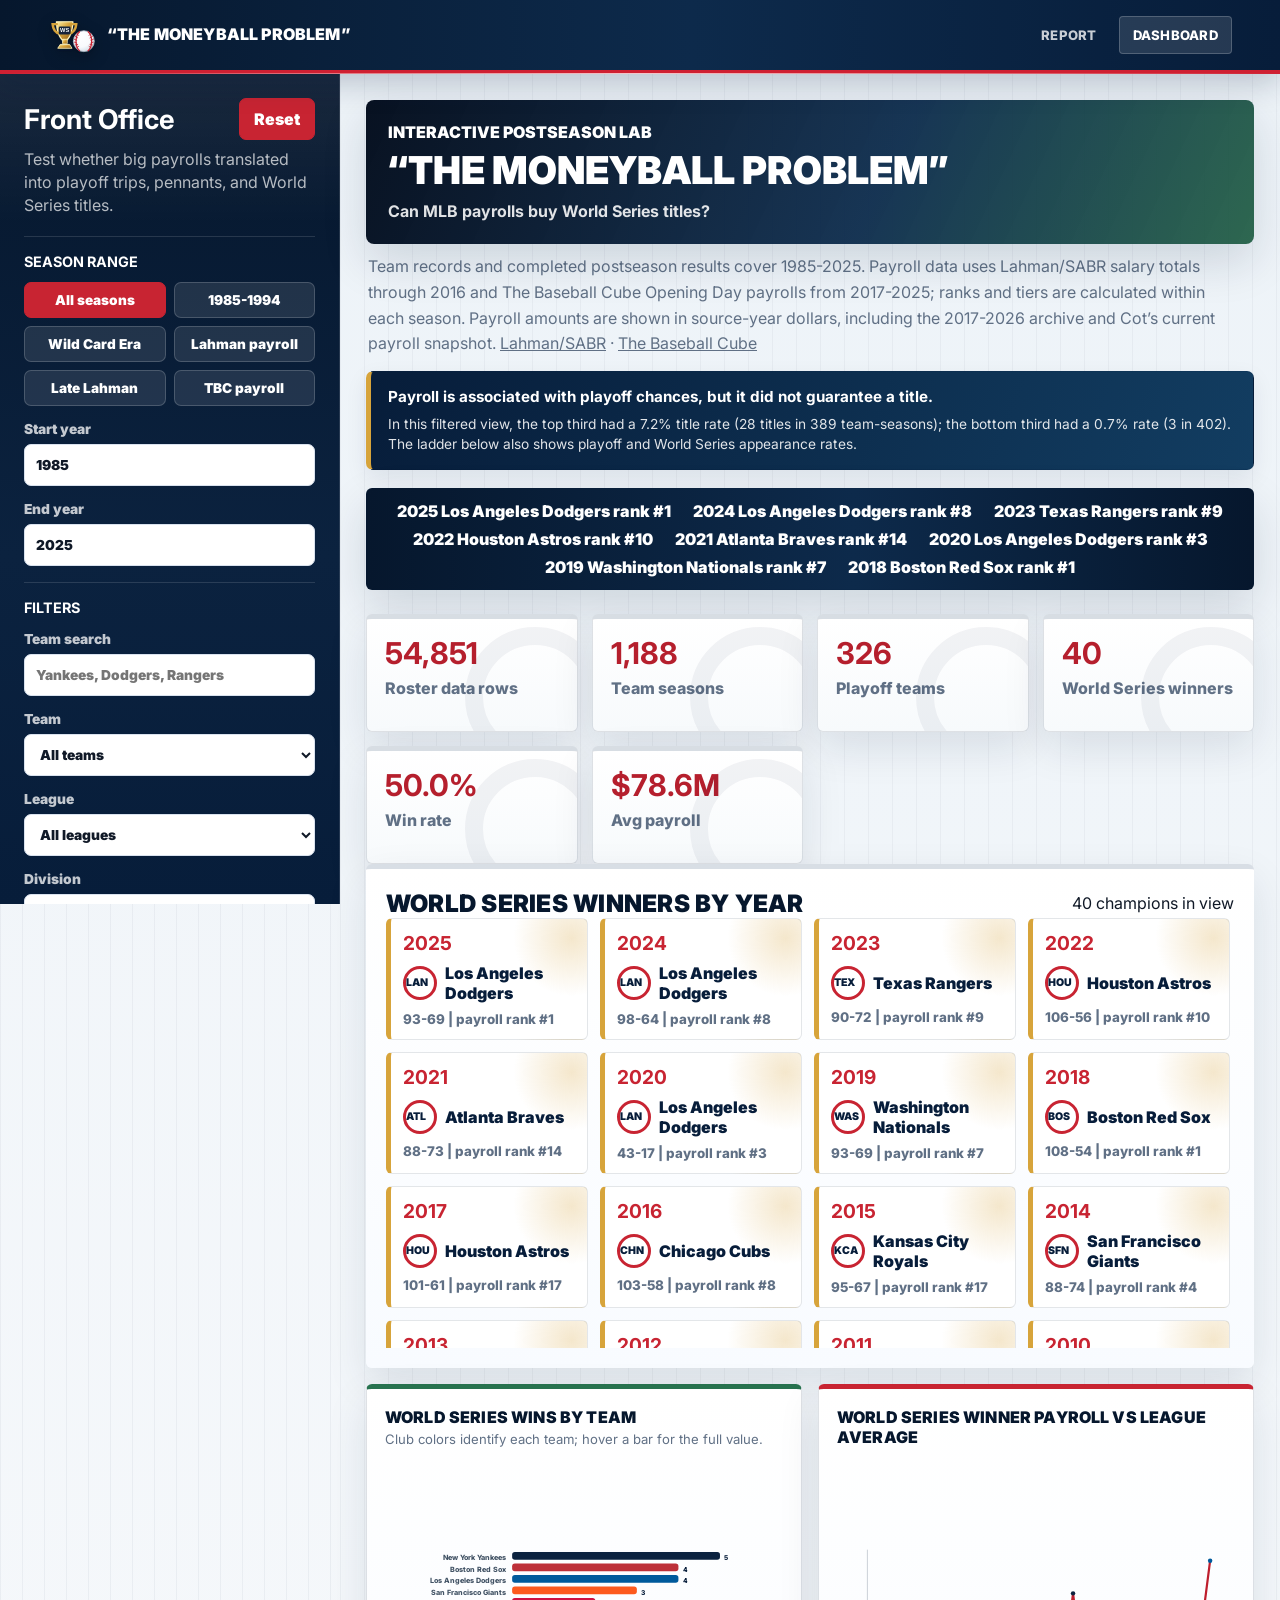
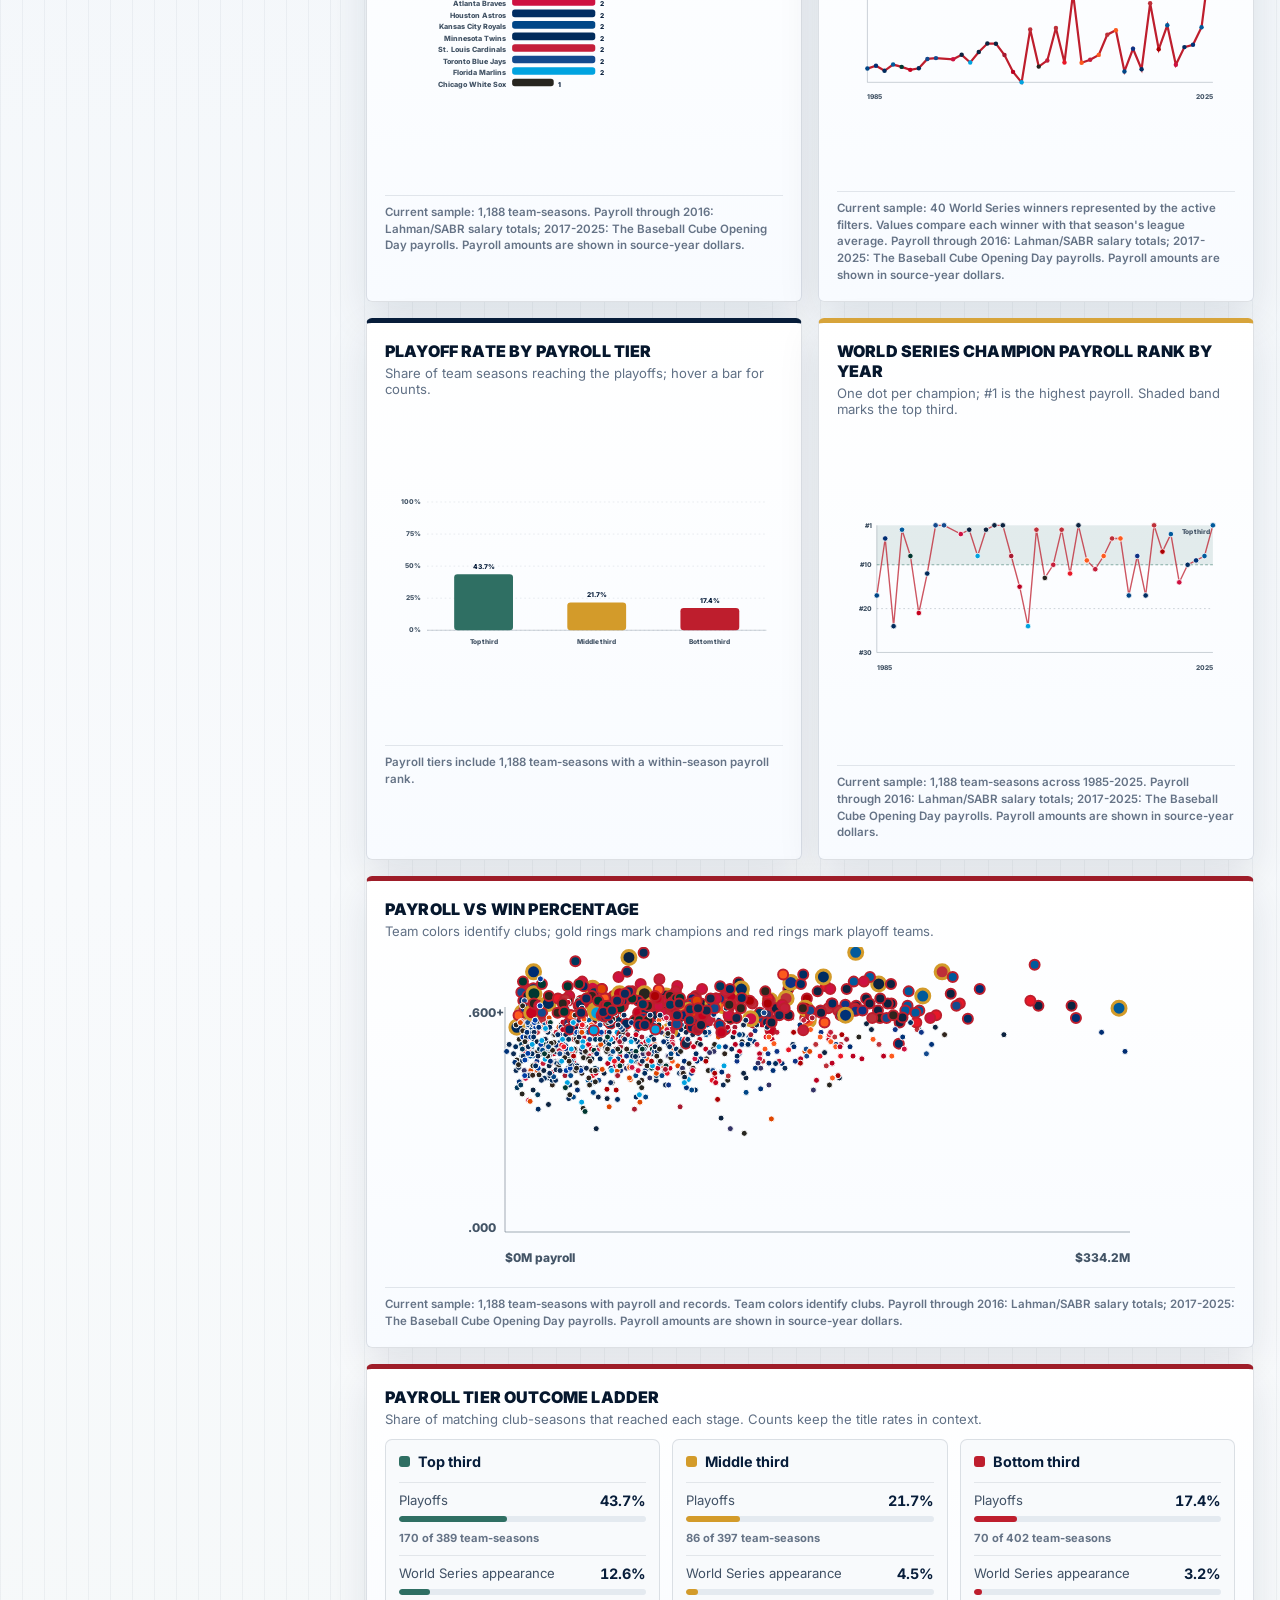
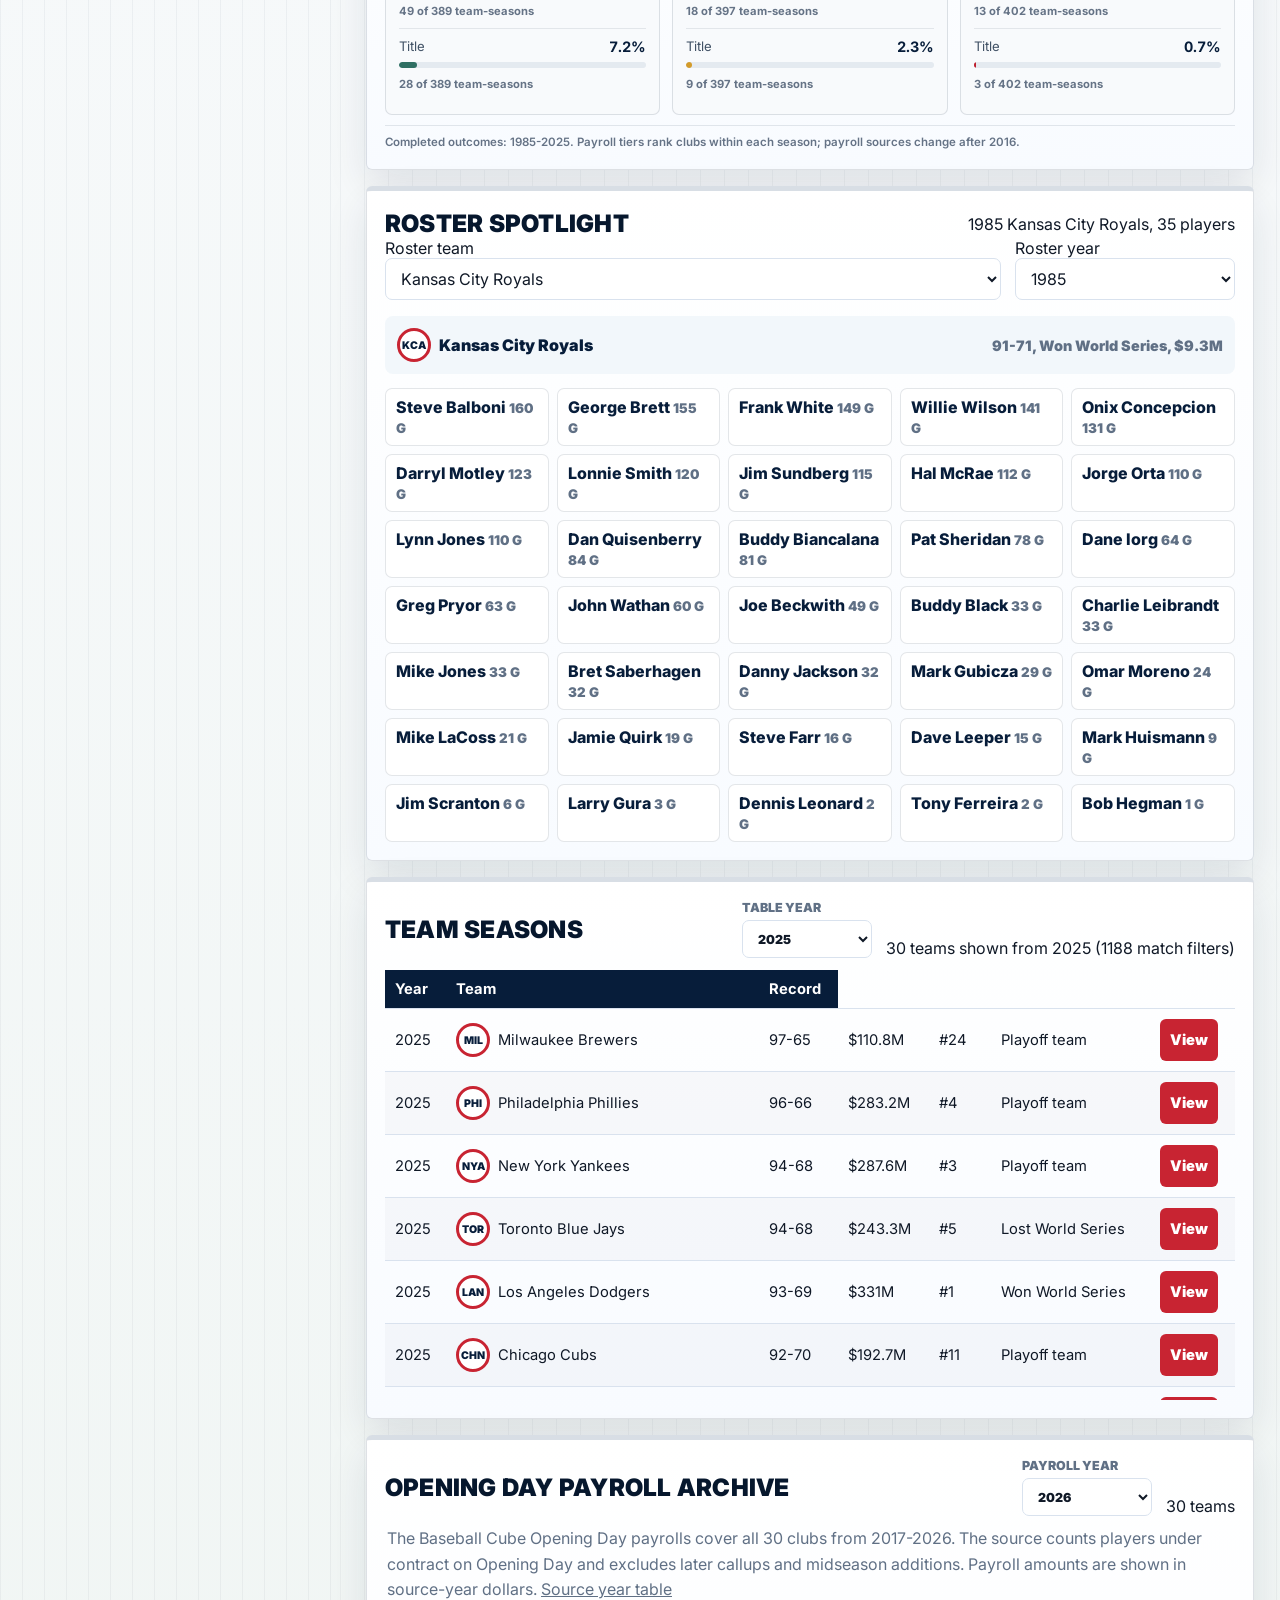
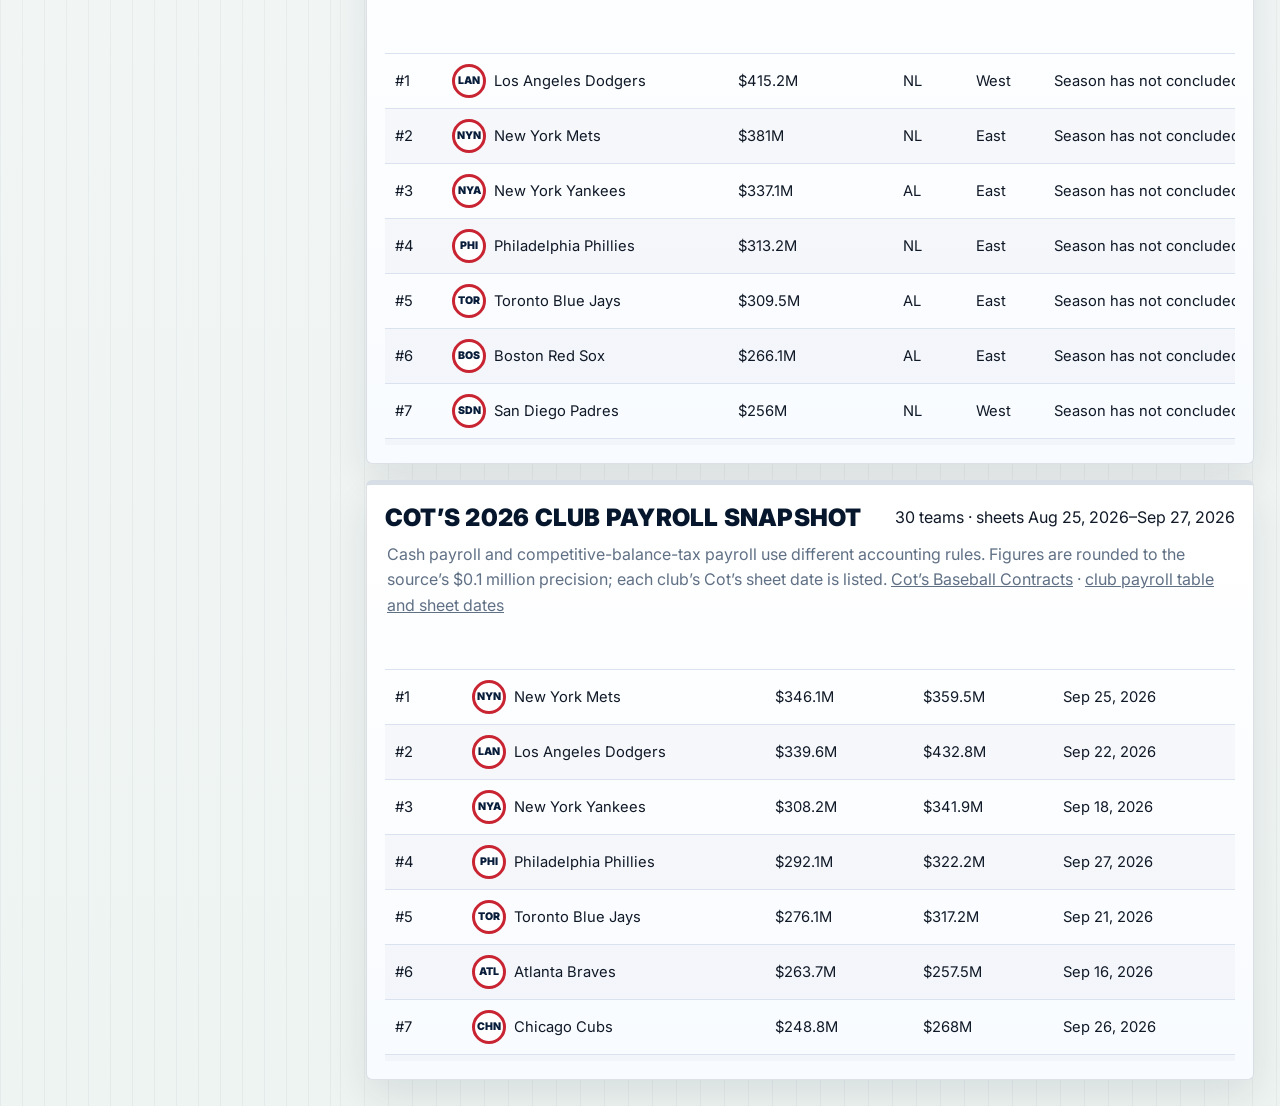
==== dashboard.html @ d43fac66 "Polish champion explorer and dashboard visuals" ====
<!doctype html>
<html lang="en">
  <head>
    <meta charset="utf-8">
    <meta name="viewport" content="width=device-width, initial-scale=1">
    <title>“The Moneyball Problem”</title>
    <link rel="preconnect" href="https://fonts.googleapis.com">
    <link rel="preconnect" href="https://fonts.gstatic.com" crossorigin>
    <link href="https://fonts.googleapis.com/css2?family=Inter:wght@400;600;700;800&family=Libre+Baskerville:wght@700&display=swap" rel="stylesheet">
    <link rel="stylesheet" href="assets/styles.css?v=20261001-25">
  </head>
  <body>
    <nav class="site-nav">
      <a class="brand" href="index.html">“The Moneyball Problem”</a>
      <div class="nav-links">
        <a href="index.html">Report</a>
        <a aria-current="page" href="dashboard.html">Dashboard</a>
      </div>
    </nav>

    <main class="dashboard-shell">
      <aside class="filters-panel" aria-label="Dashboard filters">
        <div class="panel-heading">
          <h1>Front Office</h1>
          <button id="resetFilters" class="secondary-button" type="button">Reset</button>
        </div>
        <p class="filter-subtitle">Test whether big payrolls translated into playoff trips, pennants, and World Series titles.</p>

        <div class="control-group">
          <h2>Season Range</h2>
          <div class="quick-years" aria-label="Quick year ranges">
            <button class="chip-button" type="button" data-start="1985" data-end="2025">All seasons</button>
            <button class="chip-button" type="button" data-start="1985" data-end="1994">1985-1994</button>
            <button class="chip-button" type="button" data-start="1995" data-end="2006">Wild Card Era</button>
            <button class="chip-button" type="button" data-start="1985" data-end="2016">Lahman payroll</button>
            <button class="chip-button" type="button" data-start="2007" data-end="2016">Late Lahman</button>
            <button class="chip-button" type="button" data-start="2017" data-end="2025">TBC payroll</button>
          </div>
          <label>
            Start year
            <input id="startYear" type="number" min="1985" max="2025" value="1985">
          </label>
          <label>
            End year
            <input id="endYear" type="number" min="1985" max="2025" value="2025">
          </label>
        </div>

        <div class="control-group">
          <h2>Filters</h2>
          <label>
            Team search
            <input id="teamSearch" type="search" placeholder="Yankees, Dodgers, Rangers">
          </label>
          <label>
            Team
            <select id="teamFilter"></select>
          </label>
          <label>
            League
            <select id="leagueFilter"></select>
          </label>
          <label>
            Division
            <select id="divisionFilter"></select>
          </label>
          <label>
            Postseason
            <select id="postseasonFilter">
              <option value="">All teams</option>
              <option value="playoffs">Playoff teams only</option>
              <option value="missed">Missed playoffs only</option>
              <option value="world_series">World Series teams</option>
              <option value="champions">World Series winners</option>
            </select>
          </label>
          <label>
            Payroll tier
            <select id="payrollTierFilter">
              <option value="">All payroll tiers</option>
              <option value="Top third">Top third</option>
              <option value="Middle third">Middle third</option>
              <option value="Bottom third">Bottom third</option>
              <option value="Payroll unavailable">Payroll unavailable</option>
            </select>
          </label>
          <label>
            Minimum payroll
            <input id="minPayroll" type="range" min="0" max="350" step="5" value="0">
            <span class="range-readout"><span>$0M</span><strong id="minPayrollValue">$0M</strong><span id="minPayrollMax">$350M</span></span>
          </label>
        </div>

        <div class="control-group">
          <h2>View Controls</h2>
          <label>
            Main measure
            <select id="measureSelect">
              <option value="world_series_wins">World Series wins</option>
              <option value="playoff_rate">Playoff rate</option>
              <option value="win_pct">Win percentage</option>
              <option value="wins">Wins</option>
              <option value="payroll_millions">Payroll</option>
              <option value="payroll_rank">Payroll rank</option>
              <option value="roster_count">Roster size</option>
            </select>
          </label>
          <label>
            Break down by
            <select id="breakdownSelect">
              <option value="team_name">Team</option>
              <option value="year">Year</option>
              <option value="league">League</option>
              <option value="division">Division</option>
              <option value="payroll_tier">Payroll tier</option>
              <option value="postseason_result">Postseason result</option>
            </select>
          </label>
          <label>
            Top groups shown
            <input id="topN" type="range" min="5" max="30" step="1" value="12">
            <span class="range-readout"><span>5</span><strong id="topNValue">Top 12</strong><span>30</span></span>
          </label>
          <button id="playSeasons" class="secondary-button full-button" type="button">Animate seasons</button>
        </div>
      </aside>

      <section class="dashboard-main">
        <div class="dashboard-title-row">
          <div>
            <p class="dashboard-kicker">Interactive postseason lab</p>
            <h1>“The Moneyball Problem”</h1>
            <p class="page-subtitle">Can MLB payrolls buy World Series titles?</p>
          </div>
        </div>
        <p class="dashboard-context">
          Team records and completed postseason results cover 1985-2025. Payroll data uses Lahman/SABR salary totals through 2016 and The Baseball Cube Opening Day payrolls from 2017-2025; ranks and tiers are calculated within each season. Payroll amounts are shown in source-year dollars, including the 2017-2026 archive and Cot’s current payroll snapshot.
          <a href="https://github.com/cbwinslow/lahman-database-csv" target="_blank" rel="noreferrer">Lahman/SABR</a> ·
          <a href="https://www.thebaseballcube.com/content/payroll/" target="_blank" rel="noreferrer">The Baseball Cube</a>
        </p>
        <aside id="executiveFinding" class="executive-finding" aria-live="polite"></aside>
        <div class="payroll-ticker" aria-label="Recent World Series champions">
          <div id="payrollTicker" class="payroll-ticker-track"></div>
        </div>
        <div id="loadingState" class="loading-state">Loading MLB seasons, rosters, payroll, and postseason results...</div>
        <div class="metric-grid" id="dashboardMetrics" aria-live="polite"></div>

        <section class="world-series-panel">
          <div class="table-heading">
            <h2>World Series Winners by Year</h2>
            <span id="wsCaption"></span>
          </div>
          <div id="worldSeriesTimeline" class="ws-timeline"></div>
        </section>

        <div class="dashboard-grid">
          <div class="chart-panel"><div id="breakdownChart" class="svg-chart"></div></div>
          <div class="chart-panel"><div id="wsPayrollChart" class="svg-chart"></div></div>
          <div class="chart-panel"><div id="tierChart" class="svg-chart"></div></div>
          <div class="chart-panel"><div id="trendChart" class="svg-chart"></div></div>
          <div class="chart-panel wide"><div id="scatterChart" class="svg-chart"></div></div>
          <div class="chart-panel wide"><div id="outcomeLadder" class="svg-chart outcome-ladder"></div></div>
        </div>

        <div class="leaderboard-panel">
          <div class="table-heading">
            <h2>Roster Spotlight</h2>
            <span id="rosterCaption"></span>
          </div>
          <div class="roster-controls">
            <label>
              Roster team
              <select id="rosterTeamSelect"></select>
            </label>
            <label>
              Roster year
              <select id="rosterYearSelect"></select>
            </label>
          </div>
          <div id="rosterSpotlight" class="roster-spotlight"></div>
        </div>

        <div class="table-panel">
          <div class="table-heading">
            <h2>Team Seasons</h2>
            <div class="table-tools">
              <label>
                Table year
                <select id="tableYearSelect"></select>
              </label>
              <span id="rowCount"></span>
            </div>
          </div>
          <div class="table-scroll">
            <table>
              <thead>
                <tr>
                  <th>Year</th>
                  <th>Team</th>
                  <th>Record</th>
                  <th id="seasonPayrollHeading">Payroll</th>
                  <th>Rank</th>
                  <th>Postseason</th>
                  <th>Roster</th>
                </tr>
              </thead>
              <tbody id="dataTable"></tbody>
            </table>
          </div>
        </div>

        <section class="table-panel opening-payroll-panel">
          <div class="table-heading">
            <h2>Opening Day Payroll Archive</h2>
            <div class="table-tools">
              <label>
                Payroll year
                <select id="openingPayrollYearSelect"></select>
              </label>
              <span id="openingPayrollCount"></span>
            </div>
          </div>
          <p class="dashboard-context">
            The Baseball Cube Opening Day payrolls cover all 30 clubs from 2017-2026. The source counts players under contract on Opening Day and excludes later callups and midseason additions. Payroll amounts are shown in source-year dollars.
            <a id="openingPayrollSource" href="https://www.thebaseballcube.com/content/payroll/" target="_blank" rel="noreferrer">Source year table</a>
          </p>
          <div class="table-scroll">
            <table>
              <thead>
                <tr>
                  <th>Rank</th>
                  <th>Team</th>
                  <th>Opening Day payroll</th>
                  <th>League</th>
                  <th>Division</th>
                  <th>Completed-season record</th>
                </tr>
              </thead>
              <tbody id="openingPayrollTable"></tbody>
            </table>
          </div>
        </section>

        <section class="table-panel current-payroll-panel">
          <div class="table-heading">
            <h2>Cot’s 2026 Club Payroll Snapshot</h2>
            <span id="cotsPayrollCaption"></span>
          </div>
          <p class="dashboard-context">
            Cash payroll and competitive-balance-tax payroll use different accounting rules. Figures are rounded to the source’s $0.1 million precision; each club’s Cot’s sheet date is listed.
            <a href="https://legacy.baseballprospectus.com/compensation/cots/" target="_blank" rel="noreferrer">Cot’s Baseball Contracts</a> ·
            <a href="https://www.feverbaseball.com/business/payroll" target="_blank" rel="noreferrer">club payroll table and sheet dates</a>
          </p>
          <div class="table-scroll">
            <table>
              <thead>
                <tr>
                  <th>Rank</th>
                  <th>Team</th>
                  <th>Cash payroll</th>
                  <th>CBT payroll</th>
                  <th>Cot’s sheet date</th>
                </tr>
              </thead>
              <tbody id="cotsPayrollTable"></tbody>
            </table>
          </div>
        </section>
      </section>
    </main>

    <script src="assets/dashboard.js?v=20261001-28"></script>
  </body>
</html>
---- assets/styles.css ----
:root {
  --ink: #101927;
  --muted: #607085;
  --line: #d9e2ee;
  --paper: #f3f6fa;
  --panel: #ffffff;
  --navy: #071d3a;
  --navy-2: #102f55;
  --red: #c82432;
  --red-dark: #9e1d29;
  --gold: #d7a43b;
  --grass: #27724f;
  --sky: #e8eef7;
  --shadow: 0 18px 46px rgba(7, 29, 58, 0.14);
}

* {
  box-sizing: border-box;
}

body {
  margin: 0;
  color: var(--ink);
  background:
    linear-gradient(90deg, rgba(7, 29, 58, 0.035) 1px, transparent 1px),
    linear-gradient(180deg, #f7f9fc 0%, var(--paper) 44%, #ffffff 100%);
  background-size: 26px 26px, auto;
  font-family: Inter, system-ui, -apple-system, BlinkMacSystemFont, "Segoe UI", sans-serif;
}

a {
  color: inherit;
}

.site-nav {
  position: sticky;
  top: 0;
  z-index: 10;
  display: flex;
  align-items: center;
  justify-content: space-between;
  gap: 24px;
  min-height: 70px;
  padding: 0 34px;
  color: #fff;
  background:
    linear-gradient(90deg, rgba(255, 255, 255, 0.06), transparent 30%),
    var(--navy);
  border-bottom: 5px solid var(--red);
  box-shadow: 0 10px 30px rgba(7, 29, 58, 0.22);
}

.brand {
  position: relative;
  display: inline-flex;
  align-items: center;
  gap: 11px;
  max-width: min(620px, 62vw);
  font-weight: 900;
  font-size: clamp(0.78rem, 1.25vw, 1rem);
  line-height: 1.1;
  text-decoration: none;
  text-transform: uppercase;
}

.brand::before {
  content: "";
  width: 48px;
  height: 40px;
  flex: 0 0 auto;
  background: url("images/homeplate-bat-logo.svg?v=3") center / contain no-repeat;
  filter: drop-shadow(0 5px 8px rgba(0, 0, 0, 0.24));
}

.nav-links {
  display: flex;
  gap: 8px;
}

.nav-links a {
  padding: 10px 13px;
  border: 1px solid transparent;
  border-radius: 7px;
  color: rgba(255, 255, 255, 0.78);
  font-weight: 800;
  text-decoration: none;
}

.nav-links a[aria-current="page"],
.nav-links a:hover {
  color: #fff;
  background: rgba(255, 255, 255, 0.12);
  border-color: rgba(255, 255, 255, 0.2);
}

.scroll-basepath {
  position: fixed;
  right: 12px;
  bottom: 96px;
  z-index: 9;
  display: grid;
  gap: 6px;
  width: 124px;
  padding: 9px;
  color: #fff;
  background: rgba(7, 29, 58, 0.88);
  border: 1px solid rgba(255, 255, 255, 0.18);
  border-top: 4px solid var(--gold);
  border-radius: 8px;
  box-shadow: 0 18px 44px rgba(7, 29, 58, 0.28);
  backdrop-filter: blur(8px);
}

.scroll-field {
  position: relative;
  height: 92px;
  border-radius: 8px;
  background:
    radial-gradient(circle at 50% 62%, rgba(215, 164, 59, 0.28), transparent 16%),
    linear-gradient(135deg, rgba(39, 114, 79, 0.92), rgba(14, 73, 52, 0.94));
  overflow: hidden;
}

.scroll-field::before {
  content: "";
  position: absolute;
  left: 26px;
  top: 15px;
  width: 56px;
  height: 56px;
  transform: rotate(45deg);
  border: 2px solid rgba(255, 255, 255, 0.5);
  background: rgba(255, 255, 255, 0.05);
}

.scroll-base {
  position: absolute;
  z-index: 1;
  display: grid;
  place-items: center;
  width: 24px;
  height: 21px;
  color: var(--navy);
  background: #fff;
  border: 1px solid var(--gold);
  border-radius: 4px;
  font-size: 0.5rem;
  font-weight: 1000;
  text-transform: uppercase;
}

.scroll-first {
  right: 11px;
  top: 38px;
  transform: rotate(45deg);
}

.scroll-second {
  left: 42px;
  top: 8px;
  transform: rotate(45deg);
}

.scroll-third {
  left: 11px;
  top: 38px;
  transform: rotate(45deg);
}

.scroll-runner {
  --runner-x: 42px;
  --runner-y: 68px;
  position: absolute;
  z-index: 3;
  left: var(--runner-x);
  top: var(--runner-y);
  width: 26px;
  height: 28px;
  transition: left 160ms linear, top 160ms linear, transform 160ms linear;
}

.scroll-runner::before {
  content: "";
  position: absolute;
  left: 7px;
  top: 0;
  width: 12px;
  height: 12px;
  border-radius: 50%;
  background: #f6c28b;
  border-top: 5px solid var(--red);
}

.scroll-runner span {
  position: absolute;
  left: 8px;
  top: 12px;
  width: 10px;
  height: 13px;
  border-radius: 5px 5px 3px 3px;
  background: #ffffff;
  box-shadow:
    -6px 7px 0 -3px var(--red),
    8px 7px 0 -3px var(--navy),
    -7px 2px 0 -4px var(--navy),
    8px 2px 0 -4px var(--red);
}

.scroll-hit {
  position: absolute;
  left: 32px;
  bottom: 22px;
  z-index: 2;
  display: grid;
  place-items: center;
  width: 44px;
  height: 28px;
  color: var(--navy);
  background: var(--gold);
  border: 2px solid #fff;
  clip-path: polygon(50% 0, 63% 25%, 92% 10%, 78% 39%, 100% 50%, 78% 61%, 92% 90%, 63% 75%, 50% 100%, 37% 75%, 8% 90%, 22% 61%, 0 50%, 22% 39%, 8% 10%, 37% 25%);
  font-size: 0.64rem;
  font-weight: 1000;
  text-transform: uppercase;
  opacity: 0;
  transform: scale(0.5);
  transition: opacity 160ms ease, transform 160ms ease;
}

.scroll-basepath.is-hit .scroll-hit {
  opacity: 1;
  transform: scale(1);
}

.scroll-basepath > strong {
  color: #fff;
  font-size: 0.64rem;
  text-align: center;
  text-transform: uppercase;
}

.report-hero {
  min-height: calc(100vh - 70px);
  display: flex;
  align-items: end;
  position: relative;
  overflow: hidden;
  background:
    linear-gradient(90deg, rgba(7, 29, 58, 0.92), rgba(7, 29, 58, 0.62) 58%, rgba(7, 29, 58, 0.34)),
    url("https://images.unsplash.com/photo-1508344928928-7165b67de128?auto=format&fit=crop&w=1800&q=80") center / cover;
}

.report-hero::after {
  content: "";
  position: absolute;
  inset: auto 0 0;
  height: 120px;
  background: linear-gradient(0deg, rgba(7, 29, 58, 0.74), transparent);
  pointer-events: none;
}

.hero-inner {
  position: relative;
  z-index: 1;
  width: min(1160px, calc(100% - 40px));
  margin: 0 auto;
  padding: 84px 0 84px;
  color: #fff;
}

.eyebrow {
  margin: 0 0 14px;
  color: var(--gold);
  font-weight: 900;
  text-transform: uppercase;
  letter-spacing: 0;
}

h1,
h2,
h3 {
  margin: 0;
}

.report-hero h1 {
  max-width: 1000px;
  font-family: "Libre Baskerville", Georgia, serif;
  font-size: clamp(2.8rem, 6.6vw, 6.2rem);
  line-height: 1.02;
}

.page-subtitle {
  margin: 12px 0 0;
  color: rgba(255, 255, 255, 0.88);
  font-size: clamp(1rem, 2vw, 1.3rem);
  font-weight: 700;
  line-height: 1.4;
}

.byline {
  margin: 24px 0 0;
  font-weight: 900;
}

.summary {
  max-width: 790px;
  margin: 18px 0 0;
  color: rgba(255, 255, 255, 0.88);
  font-size: 1.08rem;
  line-height: 1.75;
}

.hero-scoreboard {
  display: grid;
  grid-template-columns: repeat(4, minmax(0, 1fr));
  gap: 1px;
  width: min(820px, 100%);
  margin-top: 34px;
  border: 1px solid rgba(255, 255, 255, 0.22);
  background: rgba(255, 255, 255, 0.18);
  box-shadow: 0 18px 50px rgba(0, 0, 0, 0.24);
}

.score-cell {
  padding: 16px;
  background: rgba(7, 29, 58, 0.72);
}

.score-cell strong {
  display: block;
  font-size: 1.5rem;
}

.score-cell span {
  display: block;
  margin-top: 5px;
  color: rgba(255, 255, 255, 0.72);
  font-size: 0.78rem;
  font-weight: 800;
  text-transform: uppercase;
}

.section-inner {
  width: min(1180px, calc(100% - 40px));
  margin: 0 auto;
}

.headline-band,
.method-band {
  padding: 56px 0;
  background: #fff;
}

.headline-grid,
.metric-grid {
  display: grid;
  grid-template-columns: repeat(auto-fit, minmax(170px, 1fr));
  gap: 14px;
  margin-top: 24px;
}

.headline-card,
.metric-card {
  min-height: 118px;
  padding: 18px;
  border: 1px solid var(--line);
  border-radius: 8px;
  background:
    linear-gradient(180deg, rgba(255, 255, 255, 0.96), rgba(247, 250, 255, 0.98)),
    var(--panel);
  box-shadow: 0 8px 24px rgba(7, 29, 58, 0.08);
}

.headline-card strong,
.metric-card strong {
  display: block;
  color: var(--red);
  font-size: 1.88rem;
  line-height: 1.1;
}

.headline-card span,
.metric-card span {
  display: block;
  margin-top: 8px;
  color: var(--muted);
  font-weight: 800;
}

.report-sections {
  padding: 62px 0;
}

.findings-list {
  display: grid;
  gap: 30px;
  margin-top: 26px;
}

.finding {
  display: grid;
  grid-template-columns: minmax(0, 0.95fr) minmax(360px, 1.25fr);
  gap: 28px;
  align-items: center;
  padding: 30px 0;
  border-top: 1px solid var(--line);
}

.finding-copy h3 {
  font-size: clamp(1.35rem, 2vw, 2rem);
}

.finding-copy p,
.method-grid p {
  color: var(--muted);
  line-height: 1.7;
}

.chart-frame {
  min-height: 370px;
  padding: 18px;
  border: 1px solid var(--line);
  border-radius: 8px;
  background: #fff;
  box-shadow: var(--shadow);
}

.method-grid {
  display: grid;
  grid-template-columns: minmax(0, 1fr) minmax(300px, 0.7fr);
  gap: 42px;
}

.clean-list {
  margin: 18px 0 0;
  padding-left: 18px;
  color: var(--muted);
  line-height: 1.65;
}

.dashboard-shell {
  display: grid;
  grid-template-columns: 340px minmax(0, 1fr);
  min-height: calc(100vh - 70px);
}

.filters-panel {
  position: sticky;
  top: 70px;
  height: calc(100vh - 70px);
  overflow: auto;
  padding: 24px;
  color: #fff;
  background:
    linear-gradient(180deg, rgba(255, 255, 255, 0.07), transparent 22%),
    var(--navy);
  border-right: 1px solid rgba(255, 255, 255, 0.12);
}

.panel-heading,
.table-heading,
.dashboard-title-row {
  display: flex;
  align-items: center;
  justify-content: space-between;
  gap: 16px;
}

.panel-heading h1 {
  font-size: 1.7rem;
}

.table-tools {
  display: flex;
  align-items: end;
  justify-content: flex-end;
  gap: 14px;
  flex-wrap: wrap;
}

.table-tools label {
  display: grid;
  gap: 5px;
  min-width: 130px;
  color: var(--muted);
  font-size: 0.78rem;
  font-weight: 900;
  text-transform: uppercase;
}

.table-tools select {
  min-height: 38px;
}

.filter-subtitle {
  margin: 8px 0 18px;
  color: rgba(255, 255, 255, 0.7);
  line-height: 1.45;
}

.filters-panel label,
.control-group label {
  display: grid;
  gap: 7px;
  margin-top: 15px;
  color: rgba(255, 255, 255, 0.76);
  font-size: 0.86rem;
  font-weight: 900;
}

.control-group {
  padding: 16px 0;
  border-top: 1px solid rgba(255, 255, 255, 0.13);
}

.control-group h2 {
  color: #fff;
  font-size: 0.9rem;
  text-transform: uppercase;
}

.quick-years {
  display: grid;
  grid-template-columns: repeat(2, 1fr);
  gap: 8px;
  margin-top: 12px;
}

input,
select,
button {
  min-height: 42px;
  border: 1px solid var(--line);
  border-radius: 7px;
  font: inherit;
}

input,
select {
  width: 100%;
  padding: 0 11px;
  color: var(--ink);
  background: #fff;
}

input[type="range"] {
  padding: 0;
  accent-color: var(--red);
}

.secondary-button,
.chip-button {
  padding: 0 14px;
  color: #fff;
  background: var(--red);
  border-color: var(--red);
  font-weight: 900;
  cursor: pointer;
}

.full-button {
  width: 100%;
  margin-top: 16px;
}

.chip-button {
  min-height: 36px;
  background: rgba(255, 255, 255, 0.1);
  border-color: rgba(255, 255, 255, 0.18);
  font-size: 0.85rem;
}

.chip-button:hover,
.chip-button.is-active {
  background: var(--red);
  border-color: var(--red);
}

.range-readout {
  display: flex;
  justify-content: space-between;
  color: rgba(255, 255, 255, 0.64);
  font-size: 0.78rem;
  font-weight: 800;
}

.dashboard-main {
  padding: 26px;
}

.dashboard-kicker {
  margin: 0;
  color: var(--red);
  font-weight: 900;
  text-transform: uppercase;
}

.dashboard-title-row h1 {
  margin-top: 5px;
  font-size: clamp(1.8rem, 3vw, 3rem);
}

.dashboard-title-row .page-subtitle {
  position: relative;
  z-index: 1;
  margin-top: 7px;
  font-size: 1rem;
}

.dashboard-context {
  margin: 10px 0 0;
  max-width: 860px;
  color: var(--muted);
  line-height: 1.6;
}

.loading-state {
  margin: 18px 0;
  color: var(--muted);
  font-weight: 900;
}

.dashboard-grid {
  display: grid;
  grid-template-columns: repeat(2, minmax(0, 1fr));
  gap: 16px;
  margin-top: 16px;
}

.chart-panel,
.table-panel,
.leaderboard-panel {
  min-height: 350px;
  padding: 18px;
  border: 1px solid var(--line);
  border-radius: 8px;
  background: #fff;
  box-shadow: var(--shadow);
}

.chart-panel.wide {
  grid-column: 1 / -1;
  min-height: 380px;
}

.table-panel,
.leaderboard-panel {
  margin-top: 16px;
}

.leaderboard-grid {
  display: grid;
  grid-template-columns: repeat(2, minmax(0, 1fr));
  gap: 16px;
}

.leader-list {
  display: grid;
  gap: 8px;
  margin-top: 14px;
}

.leader-row {
  display: grid;
  grid-template-columns: 32px minmax(0, 1fr) auto;
  gap: 10px;
  align-items: center;
  padding: 10px;
  border: 1px solid var(--line);
  border-radius: 7px;
  background: #f8fbff;
}

.leader-row span {
  color: var(--muted);
  font-weight: 800;
}

.leader-row strong {
  overflow: hidden;
  text-overflow: ellipsis;
  white-space: nowrap;
}

.table-scroll {
  overflow: auto;
  max-height: 430px;
  margin-top: 12px;
}

table {
  width: 100%;
  border-collapse: collapse;
  font-size: 0.92rem;
}

th,
td {
  padding: 10px;
  border-bottom: 1px solid var(--line);
  text-align: left;
  white-space: nowrap;
}

th {
  background: #fff;
}

tbody tr:hover {
  background: #f4f8ff;
}

/* Visual polish layer */
.report-hero {
  background:
    linear-gradient(110deg, rgba(7, 29, 58, 0.96), rgba(7, 29, 58, 0.72) 48%, rgba(12, 78, 55, 0.52)),
    radial-gradient(circle at 78% 24%, rgba(215, 164, 59, 0.4), transparent 24%),
    url("https://images.unsplash.com/photo-1685463376720-566a5f3c659b?auto=format&fit=crop&w=1900&q=82") center / cover;
}

.report-hero::before {
  content: "";
  position: absolute;
  inset: 0;
  background:
    linear-gradient(135deg, transparent 0 48%, rgba(255, 255, 255, 0.12) 49% 51%, transparent 52%),
    repeating-linear-gradient(90deg, rgba(255, 255, 255, 0.04) 0 1px, transparent 1px 18px);
  opacity: 0.52;
  pointer-events: none;
}

.payroll-diamond {
  position: absolute;
  right: 16px;
  bottom: 92px;
  width: min(310px, 28vw);
  aspect-ratio: 1;
  overflow: visible;
  border-radius: 24px;
  background: url("images/cartoon-baseball-field.svg") center / contain no-repeat;
  filter: drop-shadow(0 28px 48px rgba(0, 0, 0, 0.32));
  isolation: isolate;
}

.pitching-mound {
  position: absolute;
  left: calc(50% - 24px);
  top: calc(50% - 24px);
  width: 48px;
  height: 48px;
  border-radius: 50%;
  z-index: 1;
  background: transparent;
}

.pitching-mound::after {
  content: "";
  position: absolute;
  left: 21px;
  top: 11px;
  width: 6px;
  height: 26px;
  border-radius: 999px;
  background: rgba(255, 255, 255, 0.86);
  box-shadow: 0 1px 4px rgba(7, 29, 58, 0.2);
}

.field-ball {
  position: absolute;
  left: calc(50% - 10px);
  top: calc(50% - 10px);
  width: 20px;
  height: 20px;
  border-radius: 50%;
  z-index: 2;
  background: url("images/cartoon-baseball.svg") center / contain no-repeat;
  filter: drop-shadow(0 8px 10px rgba(0, 0, 0, 0.28));
  opacity: 0;
  animation: field-hit 6.8s cubic-bezier(0.16, 0.78, 0.22, 1) infinite;
}

.hit-burst {
  position: absolute;
  left: calc(50% - 32px);
  bottom: 28px;
  z-index: 4;
  display: grid;
  place-items: center;
  width: 64px;
  height: 42px;
  color: #071d3a;
  background: var(--gold);
  border: 3px solid #fff;
  clip-path: polygon(50% 0, 61% 24%, 88% 10%, 76% 37%, 100% 50%, 76% 63%, 88% 90%, 61% 76%, 50% 100%, 39% 76%, 12% 90%, 24% 63%, 0 50%, 24% 37%, 12% 10%, 39% 24%);
  font-size: 0.92rem;
  font-weight: 1000;
  letter-spacing: 0;
  text-transform: uppercase;
  opacity: 0;
  transform: rotate(-8deg) scale(0.4);
  filter: drop-shadow(0 10px 18px rgba(0, 0, 0, 0.32));
  animation: hit-pop 6.8s ease-in-out infinite;
}

.base {
  position: absolute;
  z-index: 3;
  width: 20px;
  height: 20px;
  display: grid;
  place-items: center;
  transform: rotate(45deg);
  color: var(--navy);
  background: transparent;
  border: 0;
  box-shadow: none;
}

.base-one {
  right: 28px;
  top: calc(73% - 10px);
}

.base-two {
  left: calc(50% - 10px);
  top: calc(48% - 10px);
}

.base-three {
  left: 28px;
  top: calc(73% - 10px);
}

.base-home {
  left: calc(50% - 10px);
  bottom: 0;
  width: 20px;
  height: 20px;
  clip-path: none;
  transform: rotate(0deg);
}

.base span {
  position: absolute;
  z-index: 1;
  display: inline-flex;
  align-items: center;
  justify-content: center;
  min-width: 56px;
  padding: 5px 7px;
  color: #071d3a;
  background: rgba(255, 255, 255, 0.96);
  border: 1px solid rgba(215, 164, 59, 0.9);
  border-radius: 999px;
  box-shadow: 0 8px 18px rgba(0, 0, 0, 0.18);
  font-size: 0.58rem;
  font-weight: 1000;
  letter-spacing: 0;
  line-height: 1;
  text-align: center;
  text-transform: uppercase;
  white-space: nowrap;
  transform: rotate(-45deg);
}

.base-one span {
  right: 14px;
  top: -6px;
}

.base-two span {
  left: 50%;
  top: 22px;
  transform: translateX(-50%) rotate(-45deg);
}

.base-three span {
  left: 14px;
  top: -6px;
}

.base-home span {
  left: 50%;
  bottom: 22px;
  transform: translateX(-50%);
}

.headline-band {
  background:
    linear-gradient(180deg, #fff, #f3f7fc),
    linear-gradient(90deg, rgba(200, 36, 50, 0.1), transparent);
}

.headline-card,
.metric-card {
  position: relative;
  overflow: hidden;
  border-top: 5px solid var(--red);
  transition: transform 180ms ease, box-shadow 180ms ease;
}

.headline-card::after,
.metric-card::after {
  content: "";
  position: absolute;
  right: -28px;
  bottom: -36px;
  width: 104px;
  height: 104px;
  border: 18px solid rgba(7, 29, 58, 0.05);
  border-radius: 50%;
}

.headline-card::before,
.metric-card::before {
  content: "";
  position: absolute;
  inset: 0;
  background: linear-gradient(110deg, transparent 0 40%, rgba(255, 255, 255, 0.62) 48%, transparent 56% 100%);
  transform: translateX(-125%);
  animation: stat-shine 8s ease-in-out infinite;
  pointer-events: none;
}

.headline-card:hover,
.metric-card:hover {
  transform: translateY(-4px);
  box-shadow: 0 18px 42px rgba(7, 29, 58, 0.14);
}

.clubhouse-band {
  padding: 62px 0;
  color: #fff;
  background:
    radial-gradient(circle at 18% 12%, rgba(215, 164, 59, 0.26), transparent 28%),
    linear-gradient(135deg, #071d3a 0%, #102f55 54%, #0b5138 100%);
}

.section-heading-row {
  display: flex;
  justify-content: space-between;
  align-items: end;
  gap: 20px;
  margin-bottom: 24px;
}

.mascot-grid,
.clubhouse-strip {
  display: grid;
  grid-template-columns: repeat(auto-fit, minmax(190px, 1fr));
  gap: 14px;
}

.clubhouse-caption {
  margin: 8px 0 0;
  color: rgba(255, 255, 255, 0.78);
  font-size: 0.94rem;
  font-weight: 600;
}

.winner-grid {
  grid-template-columns: repeat(auto-fit, minmax(205px, 1fr));
  gap: 10px;
}

.winner-card {
  display: grid;
  grid-template-columns: 48px minmax(0, 1fr);
  align-items: center;
  gap: 10px;
  min-height: 72px;
  padding: 10px 12px;
  color: #fff;
  background: rgba(4, 18, 36, 0.54);
  border: 1px solid rgba(255, 255, 255, 0.17);
  border-left: 4px solid var(--gold);
  border-radius: 7px;
}

.winner-year {
  color: #f1c65c;
  font-size: 1.05rem;
  font-variant-numeric: tabular-nums;
}

.winner-team {
  display: flex;
  align-items: center;
  gap: 9px;
  min-width: 0;
  font-size: 0.94rem;
  font-weight: 800;
}

.winner-team > span:last-child {
  min-width: 0;
  overflow: hidden;
  text-overflow: ellipsis;
  white-space: nowrap;
}

.winner-team .team-logo {
  width: 35px;
  height: 35px;
  filter: drop-shadow(0 1px 2px rgba(0, 0, 0, 0.35));
}

.winner-team-mark {
  display: grid;
  place-items: center;
  width: 35px;
  height: 35px;
  flex: 0 0 auto;
  color: var(--navy);
  background: #fff;
  border-radius: 50%;
  font-size: 0.68rem;
  font-weight: 900;
}

.winner-canceled {
  grid-template-columns: 48px minmax(0, 1fr);
  color: rgba(255, 255, 255, 0.84);
  border-left-color: rgba(255, 255, 255, 0.38);
  font-size: 0.86rem;
  font-weight: 700;
}

.chart-gridline {
  stroke: rgba(96, 112, 133, 0.23);
  stroke-width: 1;
  stroke-dasharray: 3 5;
}

.clubhouse-strip {
  margin: 22px 0 8px;
  grid-template-columns: repeat(auto-fit, minmax(180px, 1fr));
}

.payroll-ticker {
  overflow: hidden;
  margin-top: 18px;
  border: 1px solid rgba(7, 29, 58, 0.12);
  border-radius: 8px;
  background: #071d3a;
  box-shadow: var(--shadow);
}

.payroll-ticker-track {
  display: inline-flex;
  align-items: center;
  gap: 28px;
  min-width: max-content;
  padding: 12px 18px;
  color: #fff;
  font-weight: 900;
  animation: ticker-scroll 42s linear infinite;
}

.payroll-ticker-track:hover {
  animation-play-state: paused;
}

.payroll-ticker-track span {
  display: inline-flex;
  align-items: center;
  gap: 8px;
  white-space: nowrap;
}

@keyframes ticker-scroll {
  from {
    transform: translateX(0);
  }

  to {
    transform: translateX(-50%);
  }
}

@keyframes baseball-idle {
  0%,
  100% {
    transform: rotate(0deg);
  }

  50% {
    transform: rotate(16deg);
  }
}

@keyframes field-hit {
  0% {
    opacity: 0;
    transform: translate(0, 0) rotate(0deg) scale(0.84);
  }

  7% {
    opacity: 1;
    transform: translate(0, 0) rotate(30deg) scale(1);
  }

  26% {
    opacity: 1;
    transform: translate(0, 112px) rotate(260deg) scale(1);
  }

  33% {
    opacity: 1;
    transform: translate(0, 112px) rotate(300deg) scale(0.92);
  }

  58% {
    opacity: 1;
    transform: translate(108px, -96px) rotate(760deg) scale(0.82);
  }

  76% {
    opacity: 0;
    transform: translate(132px, -126px) rotate(960deg) scale(0.52);
  }

  100% {
    opacity: 0;
    transform: translate(0, 0) rotate(0deg) scale(0.84);
  }
}

@keyframes hit-pop {
  0%,
  21% {
    opacity: 0;
    transform: rotate(-8deg) scale(0.4);
  }

  25% {
    opacity: 1;
    transform: rotate(-8deg) scale(1.12);
  }

  34% {
    opacity: 1;
    transform: rotate(5deg) scale(0.94);
  }

  43%,
  100% {
    opacity: 0;
    transform: rotate(5deg) scale(0.48);
  }
}

@keyframes stat-shine {
  0%,
  52% {
    transform: translateX(-125%);
  }

  68%,
  100% {
    transform: translateX(125%);
  }
}

@keyframes trophy-float {
  0%,
  100% {
    transform: translateY(0);
  }

  50% {
    transform: translateY(-8px);
  }
}

@keyframes card-scan {
  0%,
  100% {
    opacity: 0.88;
    transform: translateX(-10px);
  }

  50% {
    opacity: 1;
    transform: translateX(10px);
  }
}

@keyframes scoreboard-sweep {
  0%,
  60% {
    transform: translateX(-60%);
  }

  100% {
    transform: translateX(90%);
  }
}

@keyframes panel-glint {
  0%,
  65% {
    transform: translateX(-120%);
  }

  100% {
    transform: translateX(120%);
  }
}

.mascot-card {
  --team-primary: #071d3a;
  --team-secondary: #c82432;
  position: relative;
  min-height: 168px;
  padding: 16px;
  overflow: hidden;
  color: #fff;
  border-radius: 8px;
  background:
    linear-gradient(135deg, color-mix(in srgb, var(--team-primary), #000 12%), var(--team-primary)),
    var(--team-primary);
  border: 1px solid rgba(255, 255, 255, 0.18);
  box-shadow: 0 18px 44px rgba(0, 0, 0, 0.22);
  transition: transform 180ms ease, box-shadow 180ms ease;
}

.mascot-card:hover {
  transform: translateY(-4px);
  box-shadow: 0 26px 60px rgba(0, 0, 0, 0.3);
}

.trophy-heading {
  align-items: center;
  gap: 24px;
}

.trophy-art {
  width: min(210px, 28vw);
  aspect-ratio: 2 / 3;
  object-fit: cover;
  object-position: center;
  border-radius: 8px;
  border: 1px solid rgba(215, 164, 59, 0.34);
  box-shadow: 0 22px 48px rgba(7, 29, 58, 0.24);
  animation: trophy-float 5.4s ease-in-out infinite;
}

.mascot-card::before {
  content: "";
  position: absolute;
  inset: auto -34px -44px auto;
  width: 150px;
  height: 150px;
  border-radius: 50%;
  background:
    radial-gradient(circle at 50% 50%, #fff 0 48%, transparent 49%),
    linear-gradient(90deg, transparent 42%, var(--team-secondary) 43% 57%, transparent 58%);
  opacity: 0.2;
}

.mascot-card::after {
  content: "";
  position: absolute;
  inset: 0;
  background:
    linear-gradient(125deg, transparent 0 58%, rgba(255, 255, 255, 0.15) 59% 61%, transparent 62%),
    repeating-linear-gradient(90deg, rgba(255, 255, 255, 0.07) 0 1px, transparent 1px 13px);
  pointer-events: none;
  animation: card-scan 5.8s ease-in-out infinite;
}

.mascot-heading {
  position: relative;
  z-index: 1;
  display: flex;
  align-items: center;
  gap: 12px;
}

.mascot-mark,
.team-mini-logo {
  width: 58px;
  height: 58px;
  display: grid;
  place-items: center;
  color: var(--team-primary);
  background: #fff;
  border: 5px solid var(--team-secondary);
  border-radius: 50%;
  font-size: 1.2rem;
  font-weight: 900;
  flex: 0 0 auto;
}

.mascot-heading .team-logo {
  width: 58px;
  height: 58px;
  padding: 6px;
  border-radius: 50%;
  background: #fff;
}

.mascot-name,
.mascot-stat,
.mascot-meta,
.mascot-years {
  position: relative;
  z-index: 1;
}

.mascot-name {
  font-size: 1.05rem;
  font-weight: 900;
}

.mascot-meta {
  color: rgba(255, 255, 255, 0.76);
  font-size: 0.8rem;
  font-weight: 800;
  text-transform: uppercase;
}

.mascot-stat {
  margin-top: 14px;
  display: inline-flex;
  padding: 7px 10px;
  color: #101927;
  background: var(--gold);
  border-radius: 5px;
  font-weight: 900;
}

.mascot-years {
  margin-top: 12px;
  color: rgba(255, 255, 255, 0.86);
  font-size: 0.84rem;
  font-weight: 900;
  line-height: 1.35;
}

.team-mini-logo {
  --team-primary: #071d3a;
  --team-secondary: #c82432;
  width: 34px;
  height: 34px;
  color: var(--team-primary);
  border-width: 3px;
  font-size: 0.66rem;
}

.team-logo {
  width: 34px;
  height: 34px;
  object-fit: contain;
  flex: 0 0 auto;
  filter: drop-shadow(0 2px 4px rgba(7, 29, 58, 0.22));
}

.team-logo.small {
  width: 32px;
  height: 32px;
}

.team-name-with-logo {
  display: inline-flex;
  align-items: center;
  gap: 8px;
  min-width: 0;
}

.team-name-with-logo strong,
.team-name-with-logo span:last-child {
  overflow: hidden;
  text-overflow: ellipsis;
  white-space: nowrap;
}

.dashboard-main {
  background:
    radial-gradient(circle at 85% 0%, rgba(200, 36, 50, 0.12), transparent 28%),
    linear-gradient(180deg, #f4f8fd 0%, #eef4f2 100%);
}

.dashboard-title-row {
  position: relative;
  padding: 22px;
  color: #fff;
  border-radius: 8px;
  background:
    linear-gradient(120deg, rgba(7, 29, 58, 0.96), rgba(16, 47, 85, 0.92)),
    radial-gradient(circle at 90% 20%, rgba(215, 164, 59, 0.4), transparent 26%);
  box-shadow: var(--shadow);
  overflow: hidden;
}

.dashboard-title-row::after {
  content: "";
  position: absolute;
  inset: 0;
  background:
    linear-gradient(115deg, transparent 0 55%, rgba(255, 255, 255, 0.16) 56% 58%, transparent 59%),
    radial-gradient(circle at 12% 120%, rgba(215, 164, 59, 0.32), transparent 24%);
  transform: translateX(-28%);
  animation: scoreboard-sweep 7s ease-in-out infinite;
  pointer-events: none;
}

.dashboard-title-row h1,
.dashboard-title-row .dashboard-kicker {
  position: relative;
  z-index: 1;
  color: #fff;
}

.dashboard-context {
  padding: 0 2px;
}

.chart-panel,
.table-panel,
.leaderboard-panel,
.world-series-panel {
  border-top: 5px solid var(--navy-2);
  position: relative;
  overflow: hidden;
}

.chart-panel::after,
.world-series-panel::after {
  content: "";
  position: absolute;
  inset: 0;
  background: linear-gradient(120deg, transparent 0 62%, rgba(215, 164, 59, 0.12) 63% 65%, transparent 66%);
  transform: translateX(-120%);
  animation: panel-glint 9s ease-in-out infinite;
  pointer-events: none;
}

.chart-panel:nth-child(1) {
  border-top-color: var(--grass);
}

.chart-panel:nth-child(2) {
  border-top-color: var(--red);
}

.chart-panel:nth-child(3) {
  border-top-color: var(--navy);
}

.chart-panel:nth-child(4) {
  border-top-color: var(--gold);
}

.chart-panel.wide {
  border-top-color: var(--red-dark);
}

.leaderboard-panel {
  background:
    linear-gradient(180deg, #fff, #f7fbff),
    radial-gradient(circle at 90% 10%, rgba(215, 164, 59, 0.12), transparent 24%);
}

.world-series-panel {
  padding: 20px;
  border-radius: 8px;
  background:
    linear-gradient(180deg, rgba(255, 255, 255, 0.96), rgba(247, 251, 255, 0.98)),
    repeating-linear-gradient(90deg, rgba(47, 111, 99, 0.06) 0 2px, transparent 2px 18px);
  box-shadow: var(--shadow);
  border-top-color: var(--gold);
}

.ws-timeline {
  display: grid;
  grid-template-columns: repeat(auto-fit, minmax(190px, 1fr));
  gap: 12px;
  max-height: 430px;
  overflow: auto;
  padding-right: 4px;
}

.ws-card {
  position: relative;
  overflow: hidden;
  display: grid;
  gap: 8px;
  padding: 12px;
  min-height: 106px;
  border: 1px solid rgba(7, 29, 58, 0.11);
  border-radius: 8px;
  background:
    radial-gradient(circle at 92% 16%, rgba(211, 155, 42, 0.24), transparent 28%),
    #ffffff;
  transition: transform 180ms ease, box-shadow 180ms ease;
}

.ws-card:hover {
  transform: translateY(-3px);
  box-shadow: 0 16px 34px rgba(7, 29, 58, 0.15);
}

.ws-card strong {
  color: var(--red);
  font-size: 1.2rem;
}

.ws-card span {
  display: flex;
  align-items: center;
  gap: 8px;
  font-weight: 900;
  color: var(--navy);
}

.ws-card small {
  color: var(--muted);
  font-weight: 800;
}

.svg-chart {
  min-height: 330px;
}

.empty-chart {
  min-height: 250px;
  display: grid;
  place-items: center;
  padding: 24px;
  color: var(--muted);
  background:
    repeating-linear-gradient(45deg, rgba(47, 111, 99, 0.07) 0 8px, transparent 8px 16px),
    #f8fbff;
  border: 1px dashed rgba(7, 29, 58, 0.2);
  border-radius: 8px;
  text-align: center;
  font-weight: 900;
}

.svg-chart svg {
  display: block;
  width: 100%;
  height: 330px;
}

.svg-report-chart {
  display: grid;
  align-content: center;
}

.svg-report-chart h4 {
  margin: 0 0 8px;
  color: var(--navy);
  font-size: 0.95rem;
}

.svg-report-chart svg {
  display: block;
  width: 100%;
  height: 320px;
}

.chart-title {
  margin: 0 0 4px;
  color: var(--navy);
  font-size: 1rem;
}

.chart-subtitle {
  margin: 0 0 8px;
  color: var(--muted);
  font-size: 0.82rem;
}

.svg-label,
.svg-value {
  fill: #435466;
  font-family: Inter, system-ui, sans-serif;
  font-size: 12px;
  font-weight: 800;
}

.bar-category-label {
  font-size: 13px;
}

.svg-value {
  fill: var(--navy);
}

.tooltip-mark {
  cursor: crosshair;
  outline: none;
}

.tooltip-mark:hover,
.tooltip-mark:focus {
  filter: drop-shadow(0 0 6px rgba(211, 155, 42, 0.75));
}

.chart-tooltip {
  position: fixed;
  z-index: 1000;
  max-width: 260px;
  padding: 10px 12px;
  color: #fff;
  background: rgba(7, 29, 58, 0.95);
  border: 1px solid rgba(215, 164, 59, 0.55);
  border-radius: 8px;
  box-shadow: 0 16px 36px rgba(7, 29, 58, 0.28);
  font-size: 0.82rem;
  font-weight: 800;
  line-height: 1.45;
  pointer-events: none;
  opacity: 0;
  transform: translateY(4px);
  transition: opacity 120ms ease, transform 120ms ease;
  white-space: normal;
}

.chart-tooltip.is-visible {
  opacity: 1;
  transform: translateY(0);
}

.axis {
  stroke: rgba(67, 84, 102, 0.32);
  stroke-width: 1.5;
}

.roster-spotlight {
  display: grid;
  gap: 14px;
}

.roster-controls {
  display: grid;
  grid-template-columns: minmax(220px, 1fr) minmax(140px, 220px);
  gap: 14px;
  margin-bottom: 16px;
}

.roster-header {
  display: flex;
  align-items: center;
  justify-content: space-between;
  gap: 12px;
  padding: 12px;
  color: var(--navy);
  border-radius: 8px;
  background: #f2f7fb;
  font-weight: 900;
}

.roster-header > span:last-child {
  color: var(--muted);
  font-size: 0.9rem;
  text-align: right;
}

.roster-list {
  display: grid;
  grid-template-columns: repeat(auto-fit, minmax(150px, 1fr));
  gap: 8px;
}

.roster-list span {
  padding: 8px 10px;
  border-radius: 7px;
  background: #ffffff;
  border: 1px solid rgba(7, 29, 58, 0.11);
  color: var(--navy);
  font-weight: 800;
}

.roster-list small {
  color: var(--muted);
  font-weight: 900;
}

.mini-button {
  border: 0;
  border-radius: 6px;
  padding: 7px 10px;
  color: #fff;
  background: var(--red);
  font-weight: 900;
  cursor: pointer;
}

.mini-button:hover {
  background: var(--red-dark);
}

.leader-row {
  border-left: 5px solid var(--red);
}

.method-band {
  background:
    linear-gradient(135deg, #f8fbff, #ffffff 55%, #eef7f2);
}

@media (max-width: 1040px) {
  .dashboard-shell,
  .finding,
  .method-grid,
  .leaderboard-grid {
    grid-template-columns: 1fr;
  }

  .filters-panel {
    position: static;
    height: auto;
    border-right: 0;
  }

  .dashboard-grid {
    grid-template-columns: 1fr;
  }
}

@media (max-width: 760px) {
  .site-nav {
    display: grid;
    padding: 14px 20px;
  }

  .brand {
    max-width: 100%;
  }

  .scroll-basepath {
    right: 10px;
    bottom: 10px;
    width: 124px;
    padding: 9px;
  }

  .scroll-field {
    height: 92px;
  }

  .scroll-field::before {
    left: 26px;
    top: 16px;
    width: 56px;
    height: 56px;
  }

  .scroll-basepath > strong {
    font-size: 0.62rem;
  }

  .hero-scoreboard,
  .quick-years {
    grid-template-columns: 1fr;
  }

  .chart-frame,
  .chart-panel,
  .chart-panel.wide {
    min-height: 320px;
  }

  .payroll-diamond {
    position: relative;
    right: auto;
    bottom: auto;
    width: min(260px, 82vw);
    margin-top: 42px;
  }

  .field-ball {
    width: 17px;
    height: 17px;
    left: calc(50% - 8.5px);
    top: calc(50% - 8.5px);
  }

  .hit-burst {
    width: 54px;
    height: 36px;
    left: calc(50% - 27px);
    bottom: 24px;
    font-size: 0.78rem;
  }

  .trophy-heading {
    align-items: start;
  }

  .trophy-art {
    width: min(180px, 48vw);
  }

  .roster-controls {
    grid-template-columns: 1fr;
  }

}

/* Data-first additions: clear sample notes, readable rates, and compact controls. */
.executive-finding {
  display: grid;
  gap: 5px;
  margin: 14px 0 18px;
  padding: 14px 17px;
  color: #fff;
  background: linear-gradient(110deg, #071d3a, #123d61);
  border: 1px solid rgba(7, 29, 58, .12);
  border-left: 5px solid var(--gold);
  border-radius: 7px;
  box-shadow: 0 8px 22px rgba(7, 29, 58, .08);
  line-height: 1.5;
}

.executive-finding strong {
  font-size: .95rem;
}

.executive-finding span {
  color: rgba(255, 255, 255, .88);
  font-size: .86rem;
}

.report-executive-finding {
  margin: 16px 0 0;
}

.chart-source-note {
  margin: 10px 0 0;
  padding-top: 8px;
  color: #657386;
  border-top: 1px solid rgba(7, 29, 58, .1);
  font-size: .72rem;
  font-weight: 600;
  line-height: 1.45;
}

.outcome-ladder {
  min-height: 0;
}

.outcome-ladder-grid {
  display: grid;
  grid-template-columns: repeat(3, minmax(0, 1fr));
  gap: 12px;
  margin-top: 12px;
}

.outcome-tier {
  min-width: 0;
  padding: 13px;
  background: #f8fafc;
  border: 1px solid rgba(7, 29, 58, .12);
  border-radius: 7px;
}

.outcome-tier h4 {
  display: flex;
  align-items: center;
  gap: 8px;
  margin: 0 0 12px;
  color: var(--navy);
  font-size: .9rem;
}

.tier-swatch {
  width: 11px;
  height: 11px;
  flex: 0 0 auto;
  border-radius: 3px;
}

.outcome-stage {
  padding: 9px 0;
  border-top: 1px solid rgba(7, 29, 58, .09);
}

.outcome-stage-heading {
  display: flex;
  justify-content: space-between;
  gap: 8px;
  color: #405165;
  font-size: .82rem;
}

.outcome-stage-heading strong {
  color: var(--navy);
  font-size: .9rem;
  font-variant-numeric: tabular-nums;
}

.outcome-track {
  height: 6px;
  margin: 7px 0 4px;
  overflow: hidden;
  background: #e4eaf0;
  border-radius: 99px;
}

.outcome-track span {
  display: block;
  height: 100%;
  min-width: 2px;
  border-radius: inherit;
}

.outcome-stage small {
  color: #657386;
  font-size: .7rem;
  font-weight: 700;
}

.winner-grid {
  grid-template-columns: repeat(auto-fit, minmax(220px, 1fr));
  align-items: stretch;
  gap: 11px;
}

.winner-card {
  grid-template-columns: minmax(0, 1fr);
  grid-template-rows: auto minmax(36px, auto);
  align-content: center;
  align-items: start;
  gap: 7px;
  min-width: 0;
  min-height: 88px;
  padding: 10px 12px;
  color: #10243a;
  background: #f4f7fa;
  border: 1px solid #d6dde7;
  border-left: 4px solid #b78a2a;
  border-radius: 7px;
}

.winner-year {
  color: #856113;
  font-weight: 900;
  font-size: .82rem;
  line-height: 1;
}

.winner-team {
  color: #10243a;
  align-items: center;
  gap: 8px;
  width: 100%;
  min-width: 0;
  font-size: clamp(.68rem, 1.05vw, .76rem);
  line-height: 1.18;
}

.winner-team > span:last-child {
  display: block;
  flex: 1 1 auto;
  min-width: 0;
  max-width: 100%;
  overflow: visible;
  overflow-wrap: anywhere;
  text-overflow: clip;
  white-space: normal;
}

.winner-team .team-logo,
.winner-team-mark {
  width: 30px;
  height: 30px;
  flex: 0 0 30px;
  object-fit: contain;
}

.winner-team .team-logo {
  padding: 3px;
  background: #fff;
  border: 1px solid #dce3eb;
  border-radius: 50%;
  filter: none;
}

.winner-team-mark {
  display: grid;
  place-items: center;
  color: #10243a;
  background: #fff;
  border: 1px solid #dce3eb;
  border-radius: 50%;
  font-size: .58rem;
  font-weight: 900;
}

.winner-canceled {
  color: #526274;
  background: #f4f7fa;
}

.scroll-home {
  position: absolute;
  z-index: 4;
  left: calc(50% - 12px);
  bottom: 2px;
  width: 24px;
  height: 24px;
  overflow: visible;
  pointer-events: none;
  filter: drop-shadow(0 2px 3px rgba(0, 0, 0, .4));
}

.scroll-home path {
  fill: #fff;
  stroke: #d7a43b;
  stroke-width: 2;
  stroke-linejoin: round;
}

.winner-canceled {
  grid-template-columns: minmax(0, 1fr);
  grid-template-rows: auto auto;
  min-width: 0;
  line-height: 1.3;
}

.payroll-ticker-track {
  display: flex;
  flex-wrap: wrap;
  justify-content: center;
  min-width: 0;
  gap: 8px 22px;
  animation: none;
}

.payroll-ticker-track:hover {
  animation: none;
}

.dashboard-title-row::after,
.chart-panel::after,
.world-series-panel::after {
  display: none;
  animation: none;
}

@media (max-width: 760px) {
  .outcome-ladder-grid {
    grid-template-columns: 1fr;
  }

  .winner-grid {
    grid-template-columns: repeat(auto-fit, minmax(170px, 1fr));
  }

.winner-card {
    min-height: 82px;
  }
}

.champion-slider-control {
  position: absolute;
  z-index: 6;
  top: 158px;
  right: 19px;
  bottom: 190px;
  display: grid;
  grid-template-rows: auto minmax(0, 1fr) auto;
  justify-items: center;
  align-items: center;
  width: 32px;
  color: #fff;
  text-shadow: 0 1px 4px rgba(0, 0, 0, .8);
  pointer-events: none;
}

.champion-slider-control > span {
  font-size: .58rem;
  font-weight: 900;
  line-height: 1;
}

.champion-slider-control input[type="range"] {
  appearance: slider-vertical;
  writing-mode: vertical-lr;
  direction: rtl;
  width: 22px;
  height: 100%;
  min-height: 0;
  margin: 6px 0;
  border: 0;
  background: transparent;
  accent-color: var(--gold);
  -webkit-appearance: none;
  appearance: none;
  cursor: pointer;
  pointer-events: auto;
  touch-action: pan-y;
}

.champion-slider-control input[type="range"]::-webkit-slider-runnable-track {
  -webkit-appearance: none;
  width: 6px;
  border: 1px solid rgba(255, 255, 255, .8);
  border-radius: 99px;
  background: rgba(255, 255, 255, .35);
}

.champion-slider-control input[type="range"]::-webkit-slider-thumb {
  -webkit-appearance: none;
  width: 18px;
  height: 18px;
  border: 2px solid #071d3a;
  border-radius: 50%;
  background: var(--gold);
  box-shadow: 0 2px 8px rgba(0, 0, 0, .42);
}

.champion-slider-control input[type="range"]::-moz-range-track {
  width: 6px;
  border: 1px solid rgba(255, 255, 255, .8);
  border-radius: 99px;
  background: rgba(255, 255, 255, .35);
}

.champion-slider-control input[type="range"]::-moz-range-thumb {
  width: 14px;
  height: 14px;
  border: 2px solid #071d3a;
  border-radius: 50%;
  background: var(--gold);
  box-shadow: 0 2px 8px rgba(0, 0, 0, .42);
}

@media (prefers-reduced-motion: reduce) {
  *,
  *::before,
  *::after {
    animation-duration: 0.001ms !important;
    animation-iteration-count: 1 !important;
    scroll-behavior: auto !important;
    transition-duration: 0.001ms !important;
  }
}

/* Professional sports-stat presentation pass */
body {
  background:
    linear-gradient(90deg, rgba(7, 29, 58, 0.045) 1px, transparent 1px),
    linear-gradient(180deg, #eef3f8 0%, #f8fafc 42%, #eef4f1 100%);
  background-size: 22px 22px, auto;
}

.site-nav {
  min-height: 74px;
  padding: 0 clamp(18px, 4vw, 48px);
  background:
    linear-gradient(90deg, #06172d, #0d2a4b 54%, #071d3a),
    var(--navy);
  border-bottom: 4px solid #cf2032;
}

.site-nav::after {
  content: "";
  position: absolute;
  left: 0;
  right: 0;
  bottom: -4px;
  height: 1px;
  background: linear-gradient(90deg, transparent, rgba(255, 255, 255, .75), transparent);
}

.brand {
  letter-spacing: .01em;
  text-transform: uppercase;
}

.nav-links a {
  border-radius: 4px;
  text-transform: uppercase;
  font-size: .82rem;
  letter-spacing: .02em;
}

.report-hero {
  min-height: calc(100vh - 74px);
  align-items: stretch;
  background:
    linear-gradient(90deg, rgba(3, 13, 29, .96) 0%, rgba(7, 29, 58, .92) 44%, rgba(7, 29, 58, .58) 100%),
    radial-gradient(circle at 73% 35%, rgba(215, 164, 59, .24), transparent 27%),
    url("https://images.unsplash.com/photo-1566577739112-5180d4bf9390?auto=format&fit=crop&w=2200&q=82") center / cover;
}

.report-hero::before {
  background:
    linear-gradient(90deg, rgba(255, 255, 255, .05) 0 1px, transparent 1px 100%),
    linear-gradient(135deg, transparent 0 48%, rgba(255, 255, 255, .13) 49% 50%, transparent 51%);
  background-size: 42px 42px, auto;
  opacity: .62;
}

.hero-inner {
  display: grid;
  grid-template-columns: minmax(0, 1fr) minmax(370px, 500px);
  gap: clamp(28px, 5vw, 76px);
  align-items: center;
  padding: clamp(60px, 8vw, 96px) 0;
}

.hero-inner > :not(.championship-visual) {
  grid-column: 1;
}

.report-hero h1 {
  max-width: 880px;
  font-family: Inter, system-ui, sans-serif;
  font-size: clamp(3rem, 7vw, 6.7rem);
  font-weight: 900;
  letter-spacing: 0;
  text-transform: uppercase;
}

.summary {
  max-width: 830px;
  color: rgba(255, 255, 255, .9);
  font-size: clamp(1rem, 1.4vw, 1.15rem);
}

.hero-scoreboard {
  border: 1px solid rgba(255, 255, 255, .2);
  border-radius: 8px;
  overflow: hidden;
  box-shadow: 0 24px 70px rgba(0, 0, 0, .34);
}

.score-cell {
  background:
    linear-gradient(180deg, rgba(255, 255, 255, .08), transparent),
    rgba(3, 13, 29, .82);
}

.score-cell strong {
  color: #fff;
  font-size: 1.75rem;
}

.score-cell span {
  color: rgba(255, 255, 255, .7);
}

.championship-visual {
  grid-column: 2;
  grid-row: 1 / span 6;
  position: relative;
  right: auto;
  bottom: auto;
  width: min(100%, 500px);
  min-height: 580px;
  justify-self: end;
}

.championship-card {
  position: relative;
  min-height: 580px;
  padding: 24px;
  overflow: hidden;
  border: 1px solid rgba(255, 255, 255, .22);
  border-radius: 18px;
  background:
    linear-gradient(180deg, rgba(255, 255, 255, .14), rgba(255, 255, 255, .04)),
    radial-gradient(circle at 50% 30%, rgba(215, 164, 59, .28), transparent 35%),
    linear-gradient(145deg, rgba(4, 17, 36, .94), rgba(9, 39, 72, .9) 58%, rgba(11, 76, 54, .86));
  box-shadow: 0 34px 86px rgba(0, 0, 0, .42);
}

.championship-card::before {
  content: "";
  position: absolute;
  inset: 18px;
  border: 1px solid rgba(255, 255, 255, .12);
  border-radius: 14px;
  pointer-events: none;
}

.championship-card::after {
  content: "";
  position: absolute;
  inset: 0;
  background:
    linear-gradient(120deg, transparent 0 45%, rgba(255, 255, 255, .18) 49%, transparent 53%),
    repeating-linear-gradient(90deg, rgba(255, 255, 255, .05) 0 1px, transparent 1px 16px);
  transform: translateX(-70%);
  animation: broadcast-sweep 7s ease-in-out infinite;
  pointer-events: none;
}

.broadcast-tag {
  position: relative;
  z-index: 3;
  display: inline-flex;
  padding: 8px 11px;
  color: #071d3a;
  background: var(--gold);
  border-radius: 4px;
  font-size: .72rem;
  font-weight: 1000;
  letter-spacing: .06em;
  text-transform: uppercase;
  box-shadow: 0 12px 28px rgba(0, 0, 0, .24);
}

.championship-card .championship-trophy {
  position: absolute;
  z-index: 2;
  left: 50%;
  top: 46%;
  width: min(68%, 310px);
  max-height: 430px;
  object-fit: contain;
  transform: translate(-50%, -50%);
  filter: drop-shadow(0 28px 42px rgba(0, 0, 0, .45));
  animation: trophy-rise 5.6s ease-in-out infinite;
}

.trophy-glow {
  position: absolute;
  z-index: 1;
  left: 50%;
  top: 43%;
  width: 340px;
  height: 340px;
  border-radius: 50%;
  background:
    radial-gradient(circle, rgba(215, 164, 59, .42), rgba(215, 164, 59, .12) 42%, transparent 68%);
  transform: translate(-50%, -50%);
  animation: glow-pulse 3.8s ease-in-out infinite;
}

.champion-strip {
  position: absolute;
  z-index: 5;
  left: 24px;
  right: 24px;
  top: 70px;
  display: grid;
  grid-template-columns: 34px minmax(48px, auto) 36px minmax(0, 1fr) 34px;
  gap: 8px;
  align-items: center;
  padding: 8px;
  border: 1px solid rgba(255, 255, 255, .16);
  border-radius: 6px;
  background: rgba(3, 13, 29, .7);
  box-shadow: inset 0 1px 0 rgba(255, 255, 255, .08), 0 14px 30px rgba(0, 0, 0, .24);
}

.champion-strip button {
  min-height: 32px;
  width: 32px;
  border-radius: 50%;
  border: 1px solid rgba(215, 164, 59, .65);
  color: #071d3a;
  background: var(--gold);
  font-size: 1.1rem;
  font-weight: 1000;
  line-height: 1;
  cursor: pointer;
}

.champion-strip button:hover {
  filter: brightness(1.08);
}

.champion-strip span {
  display: grid;
  place-items: center;
  min-width: 54px;
  min-height: 36px;
  color: #071d3a;
  background: var(--gold);
  border-radius: 4px;
  font-size: 0.95rem;
  font-weight: 1000;
}

.champion-logo {
  position: static;
  z-index: 6;
  width: 36px;
  height: 36px;
  padding: 4px;
  border-radius: 50%;
  object-fit: contain;
  transform: none;
  background: rgba(255, 255, 255, .96);
  box-shadow: 0 10px 24px rgba(0, 0, 0, .24);
  filter: none;
  animation: none;
}

.champion-strip strong {
  overflow: hidden;
  color: #fff;
  font-size: clamp(0.78rem, 1.45vw, 1.08rem);
  font-weight: 1000;
  line-height: 1.05;
  text-overflow: ellipsis;
  text-transform: uppercase;
  white-space: nowrap;
}

.index-board {
  position: absolute;
  z-index: 4;
  left: 24px;
  right: 24px;
  bottom: 24px;
  display: grid;
  grid-template-columns: repeat(2, minmax(0, 1fr));
  gap: 8px;
}

.index-board div {
  min-height: 74px;
  padding: 12px;
  border: 1px solid rgba(255, 255, 255, .14);
  border-radius: 6px;
  background: rgba(3, 13, 29, .72);
  box-shadow: inset 0 1px 0 rgba(255, 255, 255, .08);
}

.index-board span,
.index-board strong {
  display: block;
}

.index-board span {
  color: rgba(255, 255, 255, .64);
  font-size: .67rem;
  font-weight: 900;
  letter-spacing: .05em;
  text-transform: uppercase;
}

.index-board strong {
  margin-top: 7px;
  color: #fff;
  font-size: 1.35rem;
  font-weight: 1000;
  line-height: 1;
}

.signal-bars {
  position: absolute;
  z-index: 3;
  top: 24px;
  right: 24px;
  display: flex;
  align-items: end;
  gap: 5px;
  height: 34px;
}

.signal-bars span {
  width: 8px;
  border-radius: 99px;
  background: var(--gold);
  animation: signal-lift 1.4s ease-in-out infinite;
}

.signal-bars span:nth-child(1) {
  height: 12px;
}

.signal-bars span:nth-child(2) {
  height: 20px;
  animation-delay: .12s;
}

.signal-bars span:nth-child(3) {
  height: 28px;
  animation-delay: .24s;
}

.signal-bars span:nth-child(4) {
  height: 16px;
  animation-delay: .36s;
}

.payroll-diamond::after {
  content: "";
  position: absolute;
  inset: 8px;
  border: 1px solid rgba(255, 255, 255, .18);
  border-radius: 18px;
  pointer-events: none;
}

.pitching-mound {
  left: calc(50% - 32px);
  top: calc(62.5% - 32px);
  width: 64px;
  height: 64px;
}

.pitching-mound::after {
  left: 15px;
  top: 27px;
  width: 34px;
  height: 8px;
  border-radius: 999px;
}

.field-ball {
  left: calc(50% - 12px);
  top: calc(62.5% - 12px);
  width: 24px;
  height: 24px;
  opacity: 1;
  animation: pro-field-hit 6.4s cubic-bezier(.18, .72, .19, 1) infinite;
}

.hit-burst {
  left: calc(50% - 34px);
  bottom: 5%;
  width: 68px;
  height: 44px;
  animation: pro-hit-pop 6.4s ease-in-out infinite;
}

.base {
  width: 20px;
  height: 20px;
  background: transparent;
}

.base-one {
  left: calc(73.8% - 10px);
  top: calc(62% - 10px);
  right: auto;
}

.base-two {
  left: calc(50% - 10px);
  top: calc(30.5% - 10px);
}

.base-three {
  left: calc(26.2% - 10px);
  top: calc(62% - 10px);
}

.base-home {
  left: calc(50% - 10px);
  bottom: 1.5%;
}

.base span {
  min-width: auto;
  padding: 6px 9px;
  border-radius: 4px;
  color: #06172d;
  background: rgba(255, 255, 255, .94);
  border: 1px solid rgba(215, 164, 59, .9);
  font-size: .62rem;
  box-shadow: 0 10px 22px rgba(0, 0, 0, .2);
}

.base-one span {
  right: auto;
  left: 22px;
  top: -4px;
}

.base-two span {
  top: -36px;
}

.base-three span {
  left: auto;
  right: 22px;
  top: -4px;
}

.base-home span {
  bottom: 30px;
}

.headline-band {
  background:
    linear-gradient(180deg, #ffffff, #f2f6fb),
    repeating-linear-gradient(90deg, rgba(7, 29, 58, .035) 0 1px, transparent 1px 22px);
}

.headline-card,
.metric-card,
.chart-frame,
.chart-panel,
.table-panel,
.leaderboard-panel,
.world-series-panel {
  border-radius: 6px;
  border-color: rgba(7, 29, 58, .13);
  box-shadow: 0 16px 42px rgba(7, 29, 58, .1);
}

.headline-card,
.metric-card {
  background:
    linear-gradient(180deg, #ffffff, #f7fafc),
    radial-gradient(circle at 100% 0, rgba(200, 36, 50, .1), transparent 28%);
}

.headline-card strong,
.metric-card strong {
  color: #b51f2d;
}

.clubhouse-band {
  background:
    linear-gradient(135deg, #06172d 0%, #0d2a4b 48%, #0f5135 100%);
}

.finding {
  border-top: 0;
  padding: 26px;
  border-radius: 8px;
  background: rgba(255, 255, 255, .78);
  box-shadow: inset 0 1px 0 rgba(255, 255, 255, .7), 0 12px 34px rgba(7, 29, 58, .07);
}

.chart-frame {
  background:
    linear-gradient(180deg, #fff, #f7fafc);
}

.filters-panel {
  background:
    linear-gradient(180deg, rgba(255, 255, 255, .08), transparent 18%),
    linear-gradient(180deg, #06172d, #0b223f 58%, #071d3a);
}

.dashboard-main {
  background:
    linear-gradient(90deg, rgba(7, 29, 58, .04) 1px, transparent 1px),
    linear-gradient(180deg, #edf3f8 0%, #f8fafc 48%, #eef4f1 100%);
  background-size: 24px 24px, auto;
}

.dashboard-title-row {
  border-radius: 8px;
  background:
    linear-gradient(115deg, rgba(3, 13, 29, .98), rgba(11, 42, 75, .95) 58%, rgba(24, 88, 61, .9)),
    url("https://images.unsplash.com/photo-1508344928928-7165b67de128?auto=format&fit=crop&w=1400&q=70") center / cover;
}

.dashboard-title-row h1 {
  max-width: 900px;
  font-weight: 900;
  letter-spacing: 0;
  text-transform: uppercase;
}

.payroll-ticker {
  border-radius: 6px;
  background:
    linear-gradient(90deg, #06172d, #0d2a4b 55%, #06172d);
}

.payroll-ticker-track {
  animation-duration: 56s;
}

.chart-panel,
.table-panel,
.leaderboard-panel,
.world-series-panel {
  background:
    linear-gradient(180deg, #ffffff, #f8fbff);
}

.chart-title,
.table-heading h2 {
  color: #06172d;
  font-weight: 900;
  text-transform: uppercase;
  letter-spacing: .01em;
}

th {
  position: sticky;
  top: 0;
  z-index: 1;
  color: #fff;
  background: #071d3a;
}

tbody tr:nth-child(even) {
  background: rgba(7, 29, 58, .025);
}

tbody tr:hover {
  background: rgba(215, 164, 59, .12);
}

.ws-card {
  border-radius: 6px;
  border-left: 5px solid var(--gold);
}

@keyframes pro-hit-pop {
  0%, 20% {
    opacity: 0;
    transform: rotate(-8deg) scale(.4);
  }

  25% {
    opacity: 1;
    transform: rotate(-8deg) scale(1.1);
  }

  36% {
    opacity: 1;
    transform: rotate(5deg) scale(.94);
  }

  48%, 100% {
    opacity: 0;
    transform: rotate(5deg) scale(.48);
  }
}

@keyframes broadcast-sweep {
  0%, 55% {
    transform: translateX(-72%);
  }

  100% {
    transform: translateX(72%);
  }
}

@keyframes trophy-rise {
  0%, 100% {
    transform: translate(-50%, -50%);
  }

  50% {
    transform: translate(-50%, -53%);
  }
}

@keyframes glow-pulse {
  0%, 100% {
    opacity: .68;
    transform: translate(-50%, -50%) scale(.94);
  }

  50% {
    opacity: 1;
    transform: translate(-50%, -50%) scale(1.04);
  }
}

@keyframes signal-lift {
  0%, 100% {
    opacity: .58;
    transform: scaleY(.72);
  }

  50% {
    opacity: 1;
    transform: scaleY(1);
  }
}

@media (max-width: 980px) {
  .hero-inner {
    grid-template-columns: 1fr;
  }

  .hero-inner > :not(.championship-visual),
  .championship-visual {
    grid-column: 1;
  }

  .championship-visual {
    justify-self: start;
    width: min(100%, 540px);
  }
}

@media (max-width: 760px) {
  .report-hero h1 {
    font-size: clamp(2.35rem, 13vw, 4rem);
  }

  .finding {
    padding: 18px;
  }

  .championship-visual {
    width: min(100%, 440px);
    min-height: 520px;
  }

  .championship-card {
    min-height: 520px;
  }

  .champion-slider-control {
    top: 148px;
    right: 12px;
    bottom: 194px;
  }

  .championship-card .championship-trophy {
    width: min(72%, 270px);
  }

  .index-board {
    grid-template-columns: repeat(2, minmax(0, 1fr));
  }

  .champion-strip {
    grid-template-columns: 36px 1fr 36px;
  }

  .champion-strip span,
  .champion-logo {
    display: none;
  }

  .champion-strip strong {
    white-space: normal;
  }
}
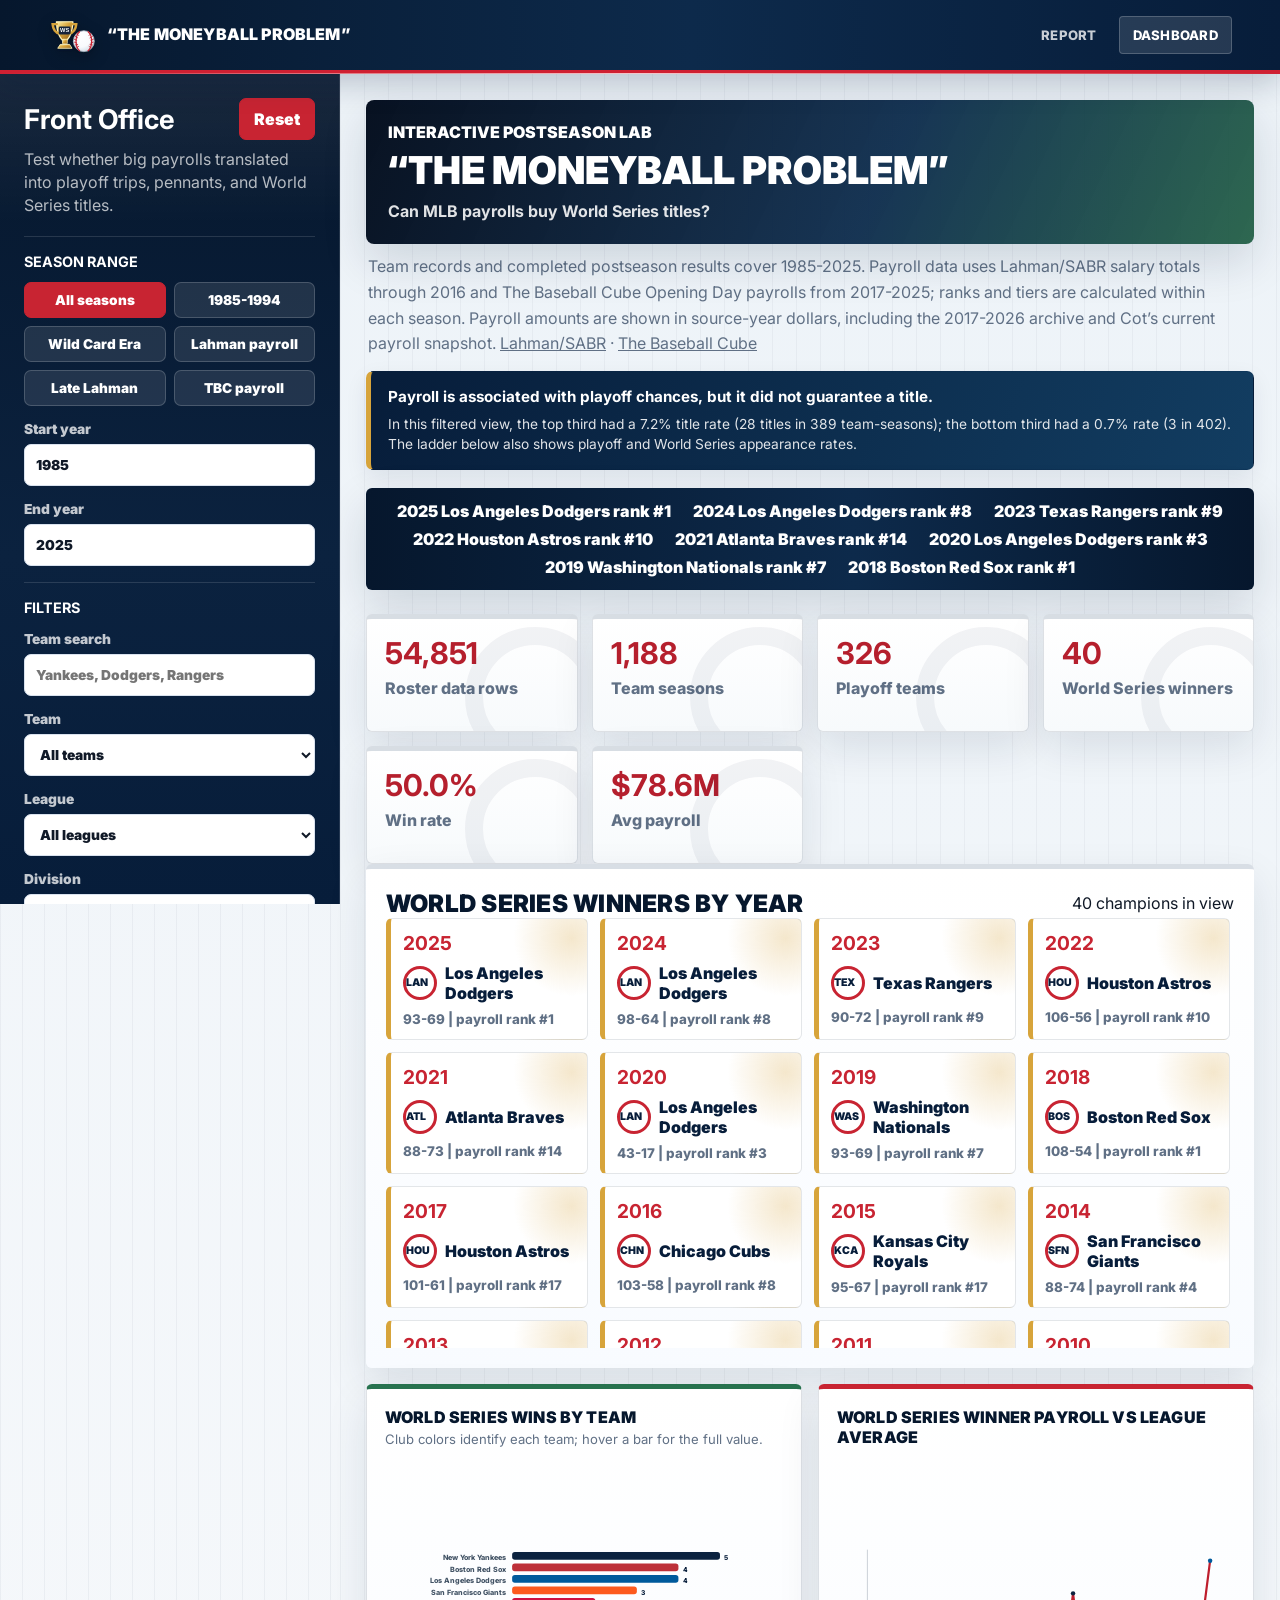
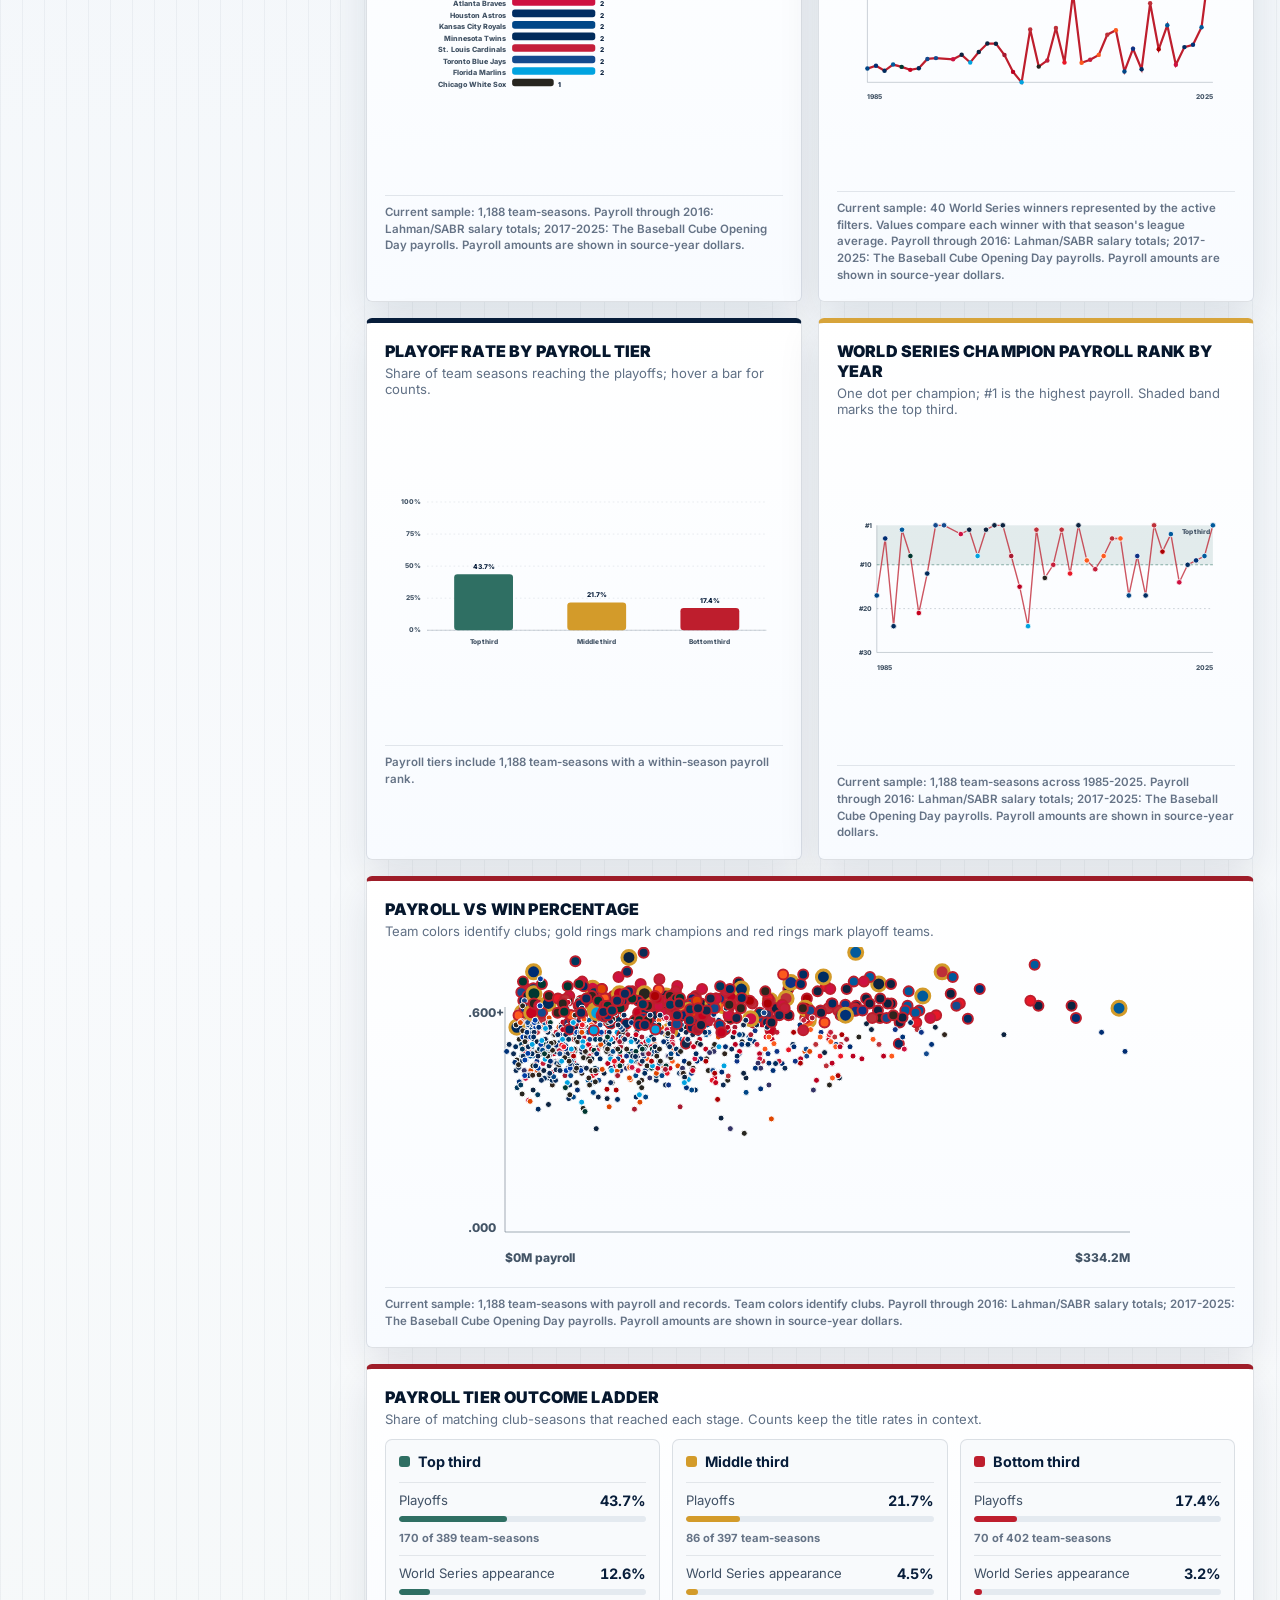
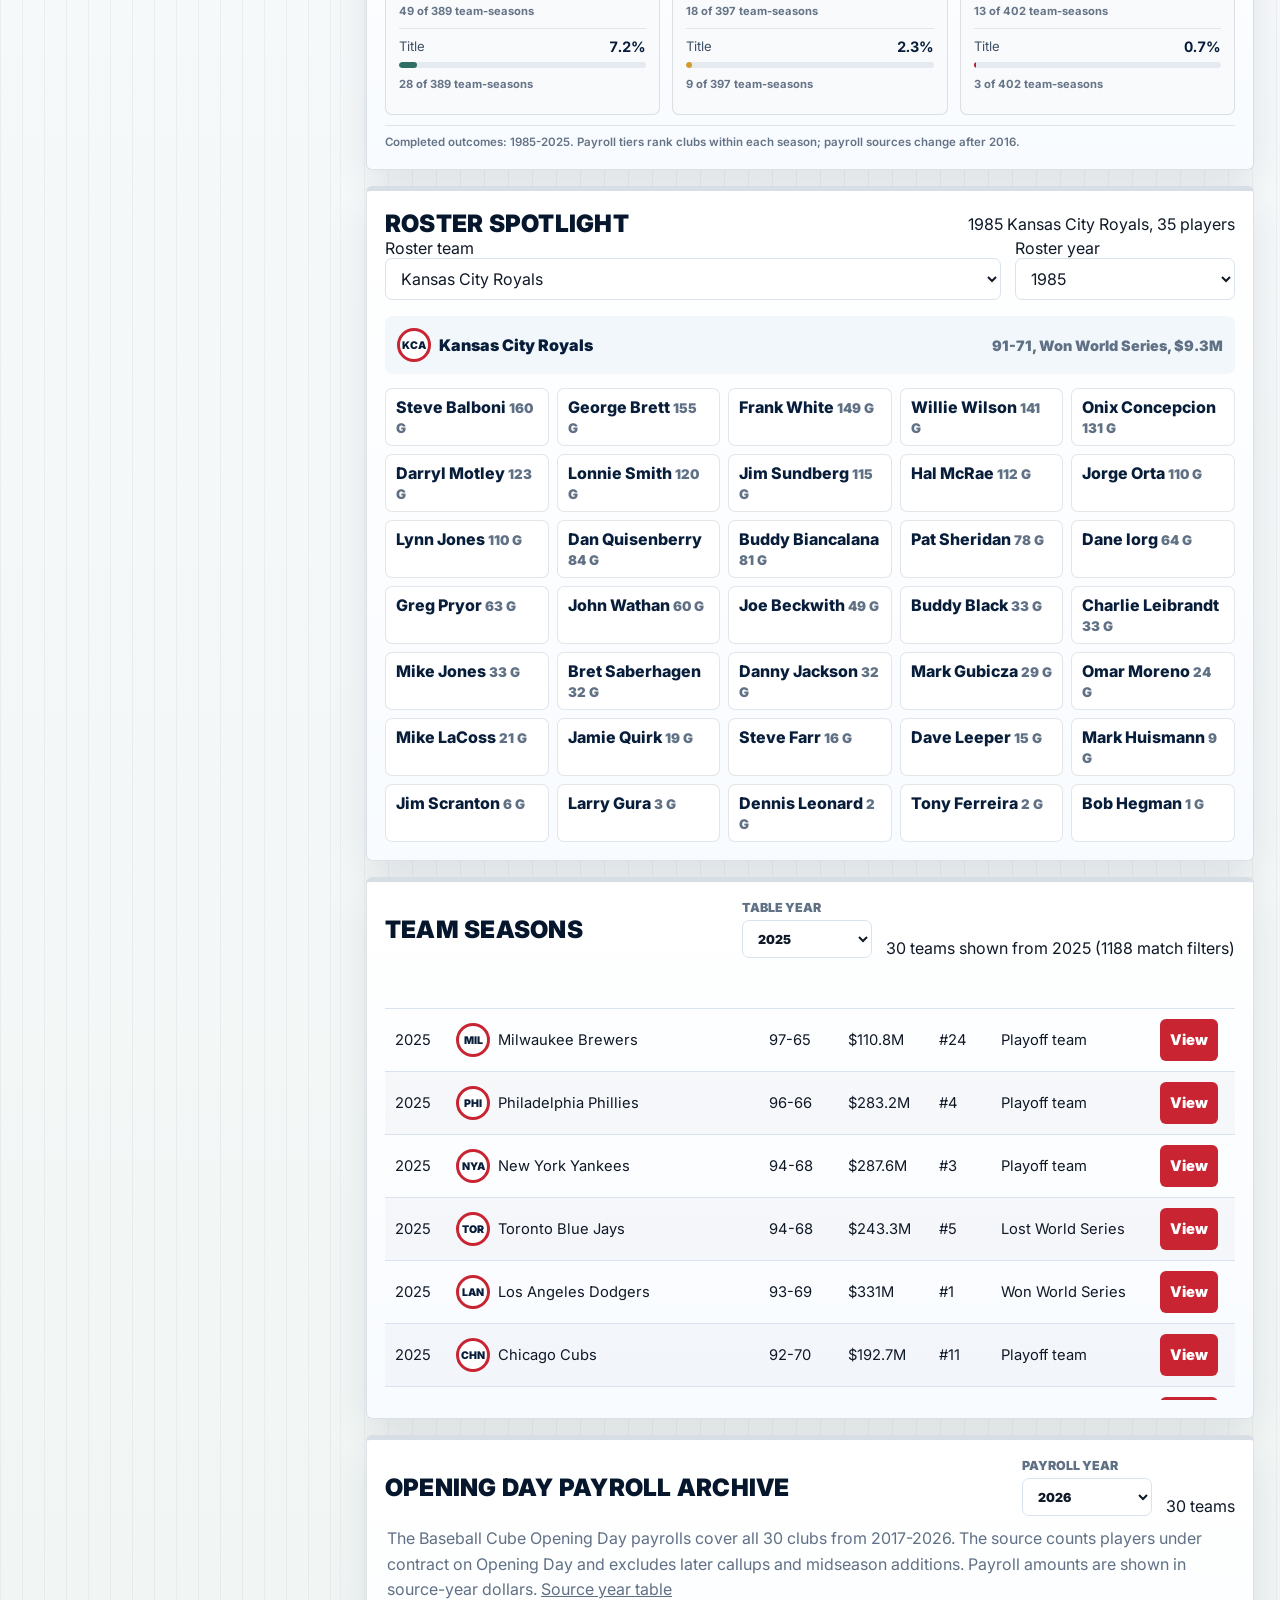
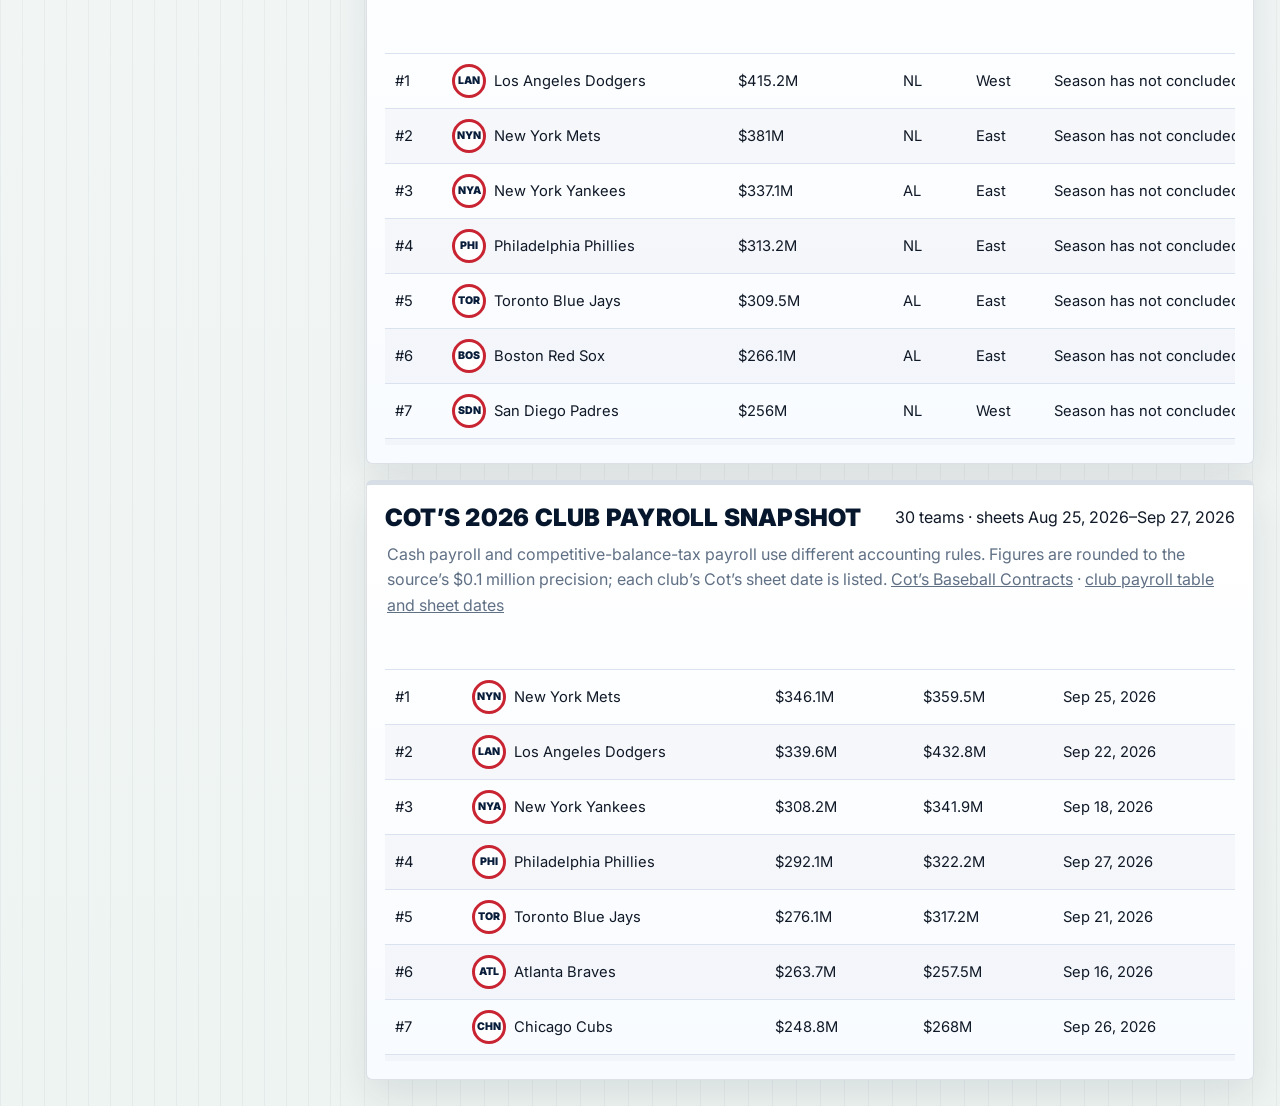
==== commit 99f87edc: "Complete FDA website assignment requirements" ====
--- a/dashboard.html
+++ b/dashboard.html
@@ -269,6 +269,6 @@
       </section>
     </main>
 
-    <script src="assets/dashboard.js?v=20261001-28"></script>
+    <script src="assets/dashboard.js?v=20261002-29"></script>
   </body>
 </html>
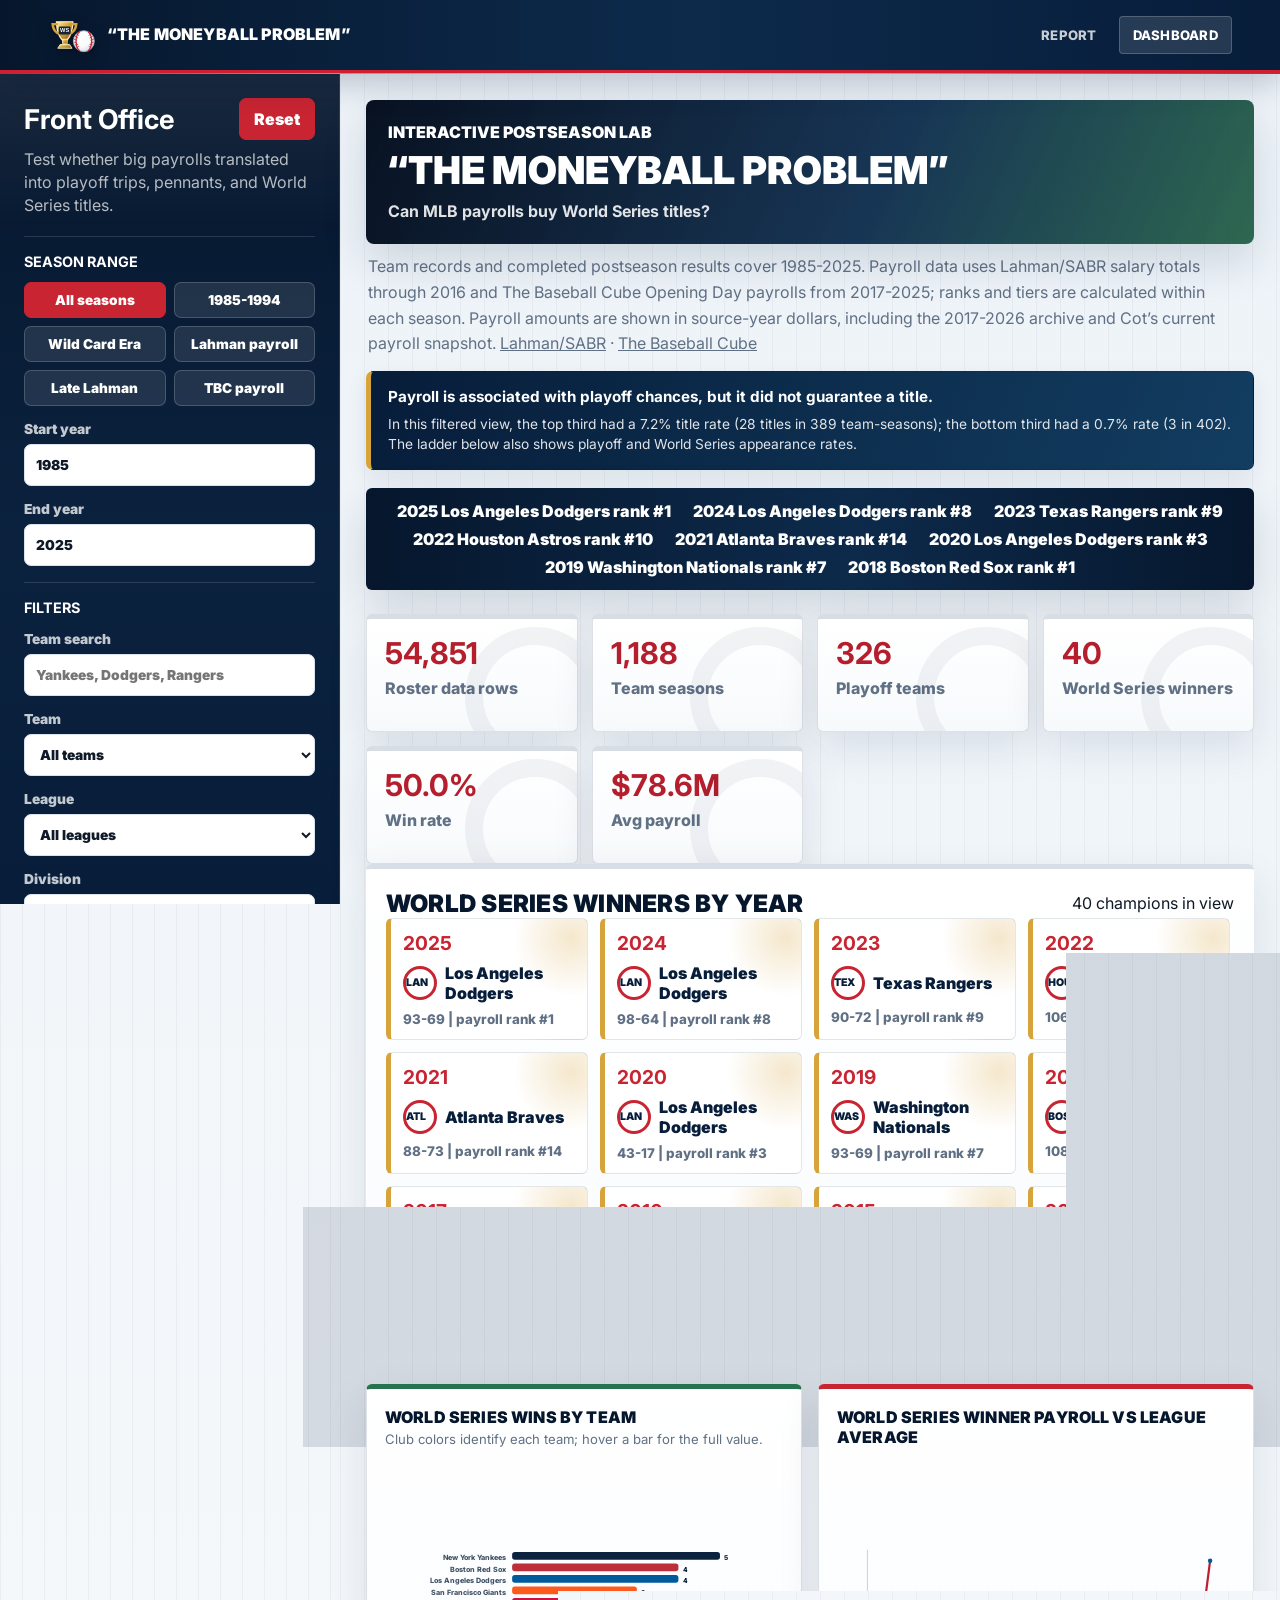
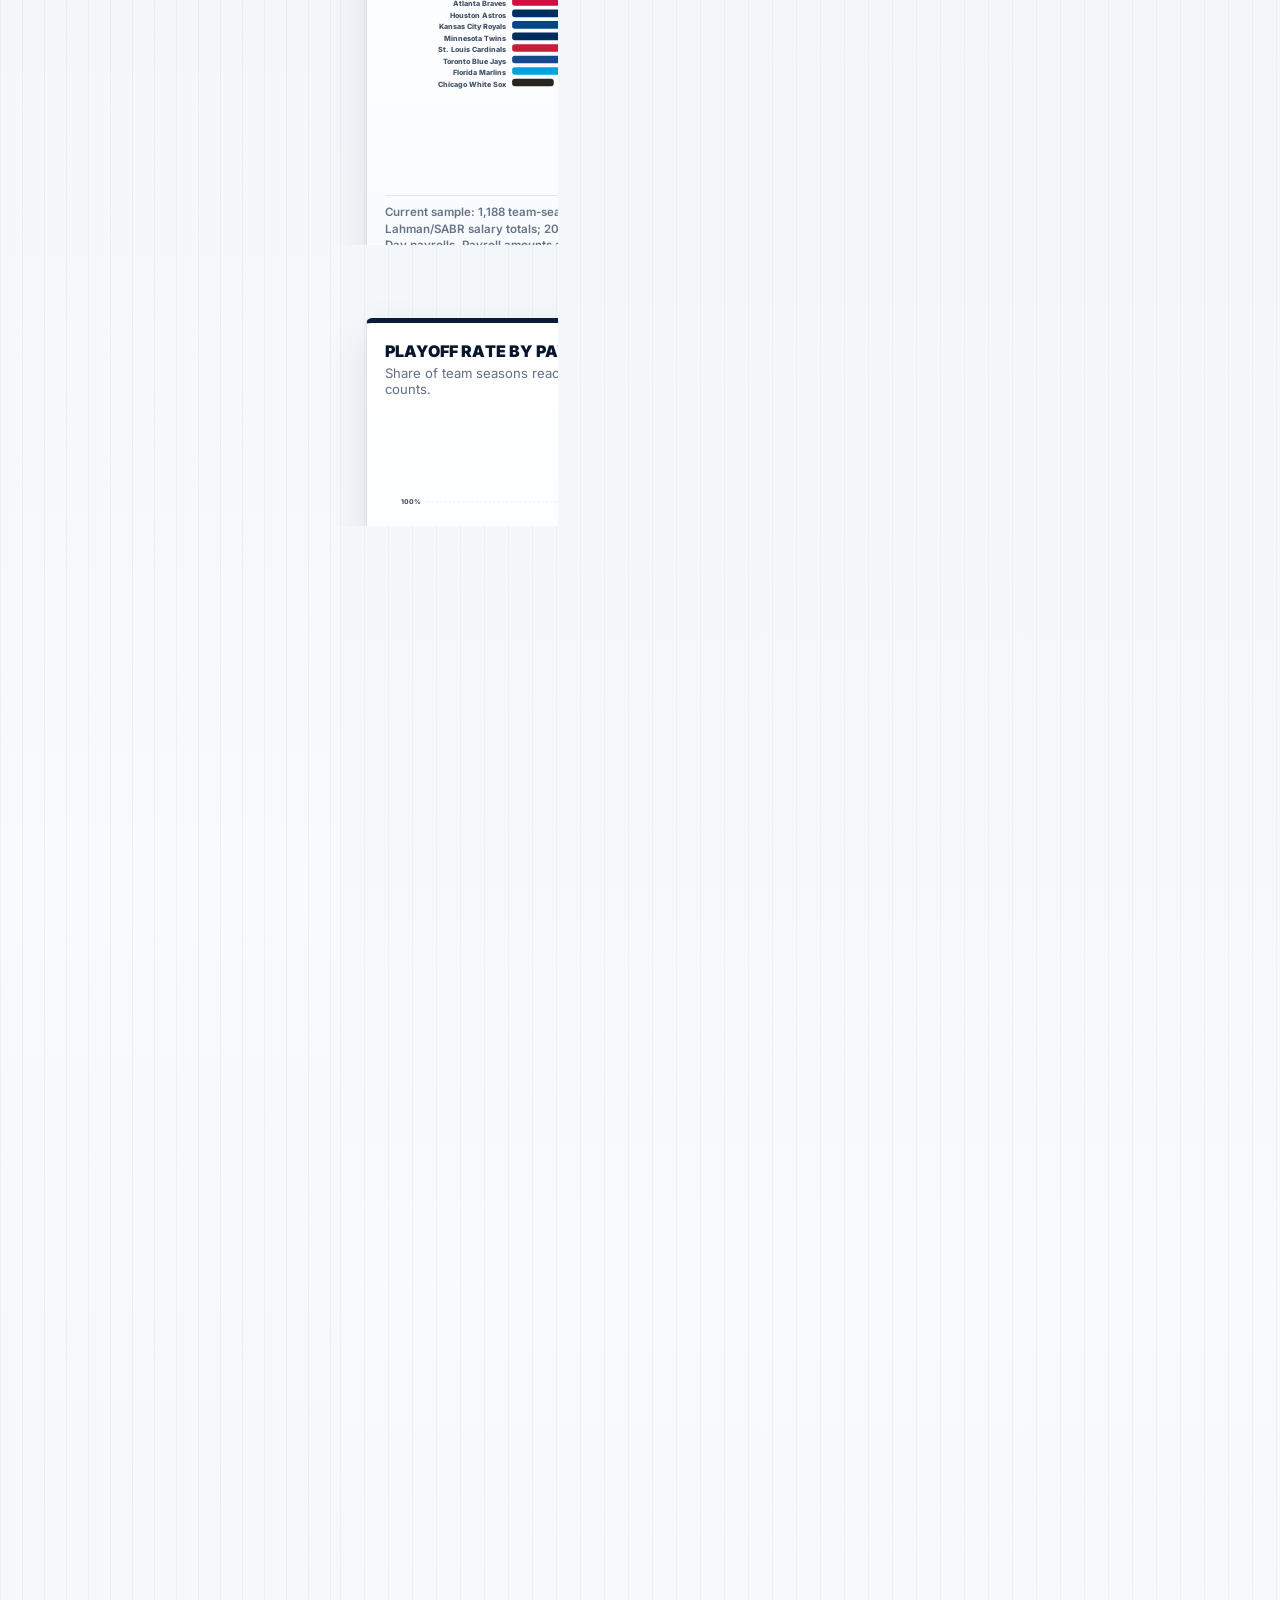
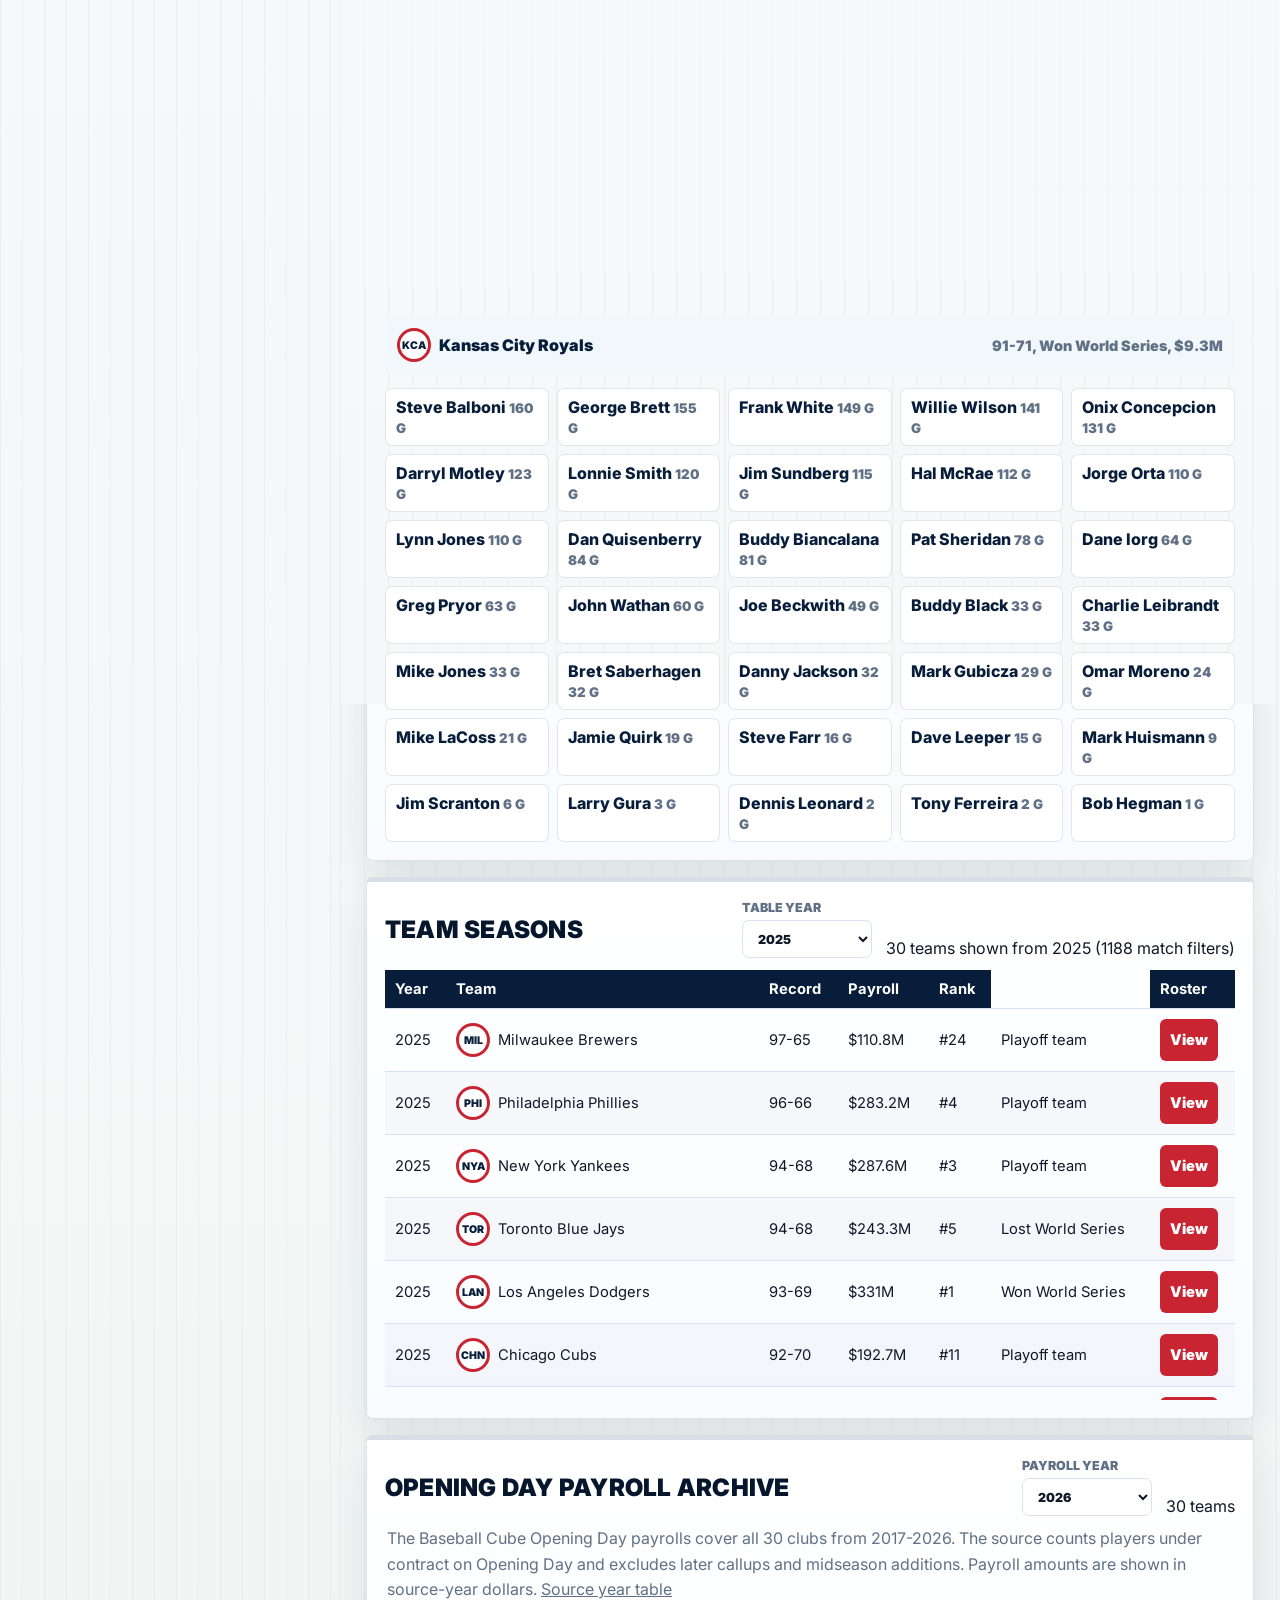
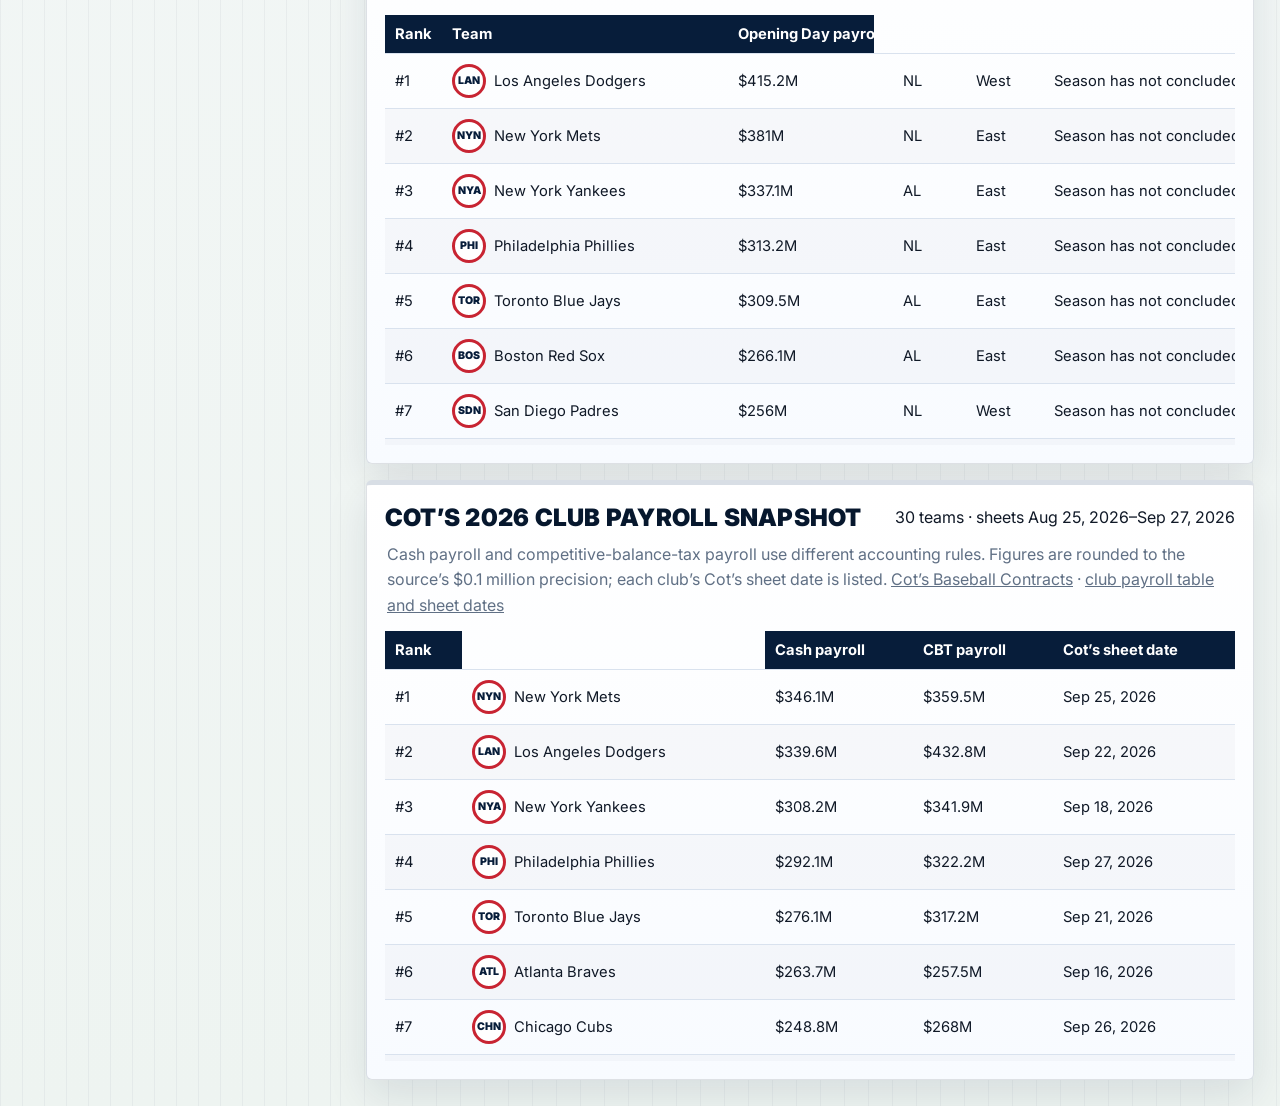
==== commit 65acf44e: "Emphasize bat swing and runner tracking" ====
--- a/dashboard.html
+++ b/dashboard.html
@@ -7,7 +7,7 @@
     <link rel="preconnect" href="https://fonts.googleapis.com">
     <link rel="preconnect" href="https://fonts.gstatic.com" crossorigin>
     <link href="https://fonts.googleapis.com/css2?family=Inter:wght@400;600;700;800&family=Libre+Baskerville:wght@700&display=swap" rel="stylesheet">
-    <link rel="stylesheet" href="assets/styles.css?v=20261001-25">
+    <link rel="stylesheet" href="assets/styles.css?v=20261002-28">
   </head>
   <body>
     <nav class="site-nav">
--- a/assets/styles.css
+++ b/assets/styles.css
@@ -2833,3 +2833,336 @@
     white-space: normal;
   }
 }
+
+.practice-band {
+  padding: 42px 0;
+  background: linear-gradient(135deg, #e9eff4 0%, #f8fafc 52%, #e7f1eb 100%);
+  border-top: 1px solid #d9e2eb;
+  border-bottom: 1px solid #d9e2eb;
+}
+
+.practice-card {
+  display: grid;
+  grid-template-columns: minmax(260px, .68fr) minmax(0, 1.32fr);
+  overflow: hidden;
+  border: 1px solid rgba(7, 29, 58, .16);
+  border-radius: 14px;
+  background: #fff;
+  box-shadow: 0 22px 52px rgba(7, 29, 58, .17);
+}
+
+.practice-copy {
+  display: flex;
+  flex-direction: column;
+  align-items: flex-start;
+  padding: clamp(24px, 4vw, 42px);
+  color: #fff;
+  background:
+    radial-gradient(circle at 12% 100%, rgba(215, 164, 59, .2), transparent 34%),
+    linear-gradient(145deg, #071d3a, #10395a 72%, #14503f);
+}
+
+.practice-copy .eyebrow {
+  margin-bottom: 12px;
+}
+
+.practice-copy h2 {
+  max-width: 360px;
+  font-size: clamp(1.65rem, 3vw, 2.35rem);
+  line-height: 1.1;
+}
+
+.practice-copy > p:not(.eyebrow):not(.practice-message):not(.practice-help) {
+  margin: 14px 0 0;
+  color: rgba(255, 255, 255, .82);
+  line-height: 1.65;
+}
+
+.practice-scoreboard {
+  display: flex;
+  gap: 10px;
+  width: 100%;
+  margin-top: 22px;
+}
+
+.practice-scoreboard > div {
+  flex: 1 1 0;
+  display: grid;
+  gap: 3px;
+  min-width: 0;
+  padding: 10px 12px;
+  border: 1px solid rgba(255, 255, 255, .16);
+  border-radius: 7px;
+  background: rgba(255, 255, 255, .08);
+}
+
+.practice-scoreboard span {
+  color: rgba(255, 255, 255, .68);
+  font-size: .62rem;
+  font-weight: 900;
+  letter-spacing: .08em;
+  text-transform: uppercase;
+}
+
+.practice-scoreboard strong {
+  color: #fff;
+  font-size: 1.34rem;
+  font-variant-numeric: tabular-nums;
+}
+
+.practice-message {
+  min-height: 46px;
+  margin: 16px 0 0;
+  color: #fff;
+  font-size: .9rem;
+  font-weight: 800;
+  line-height: 1.5;
+}
+
+.practice-actions {
+  display: flex;
+  flex-wrap: wrap;
+  gap: 9px;
+  margin-top: 8px;
+}
+
+.practice-actions [hidden] {
+  display: none !important;
+}
+
+.practice-swing-button,
+.practice-replay-button {
+  min-height: 42px;
+  padding: 0 17px;
+  border-radius: 6px;
+  font-weight: 900;
+  cursor: pointer;
+}
+
+.practice-swing-button {
+  color: #071d3a;
+  border: 1px solid #f1bd55;
+  background: #f1bd55;
+}
+
+.practice-replay-button {
+  color: #fff;
+  border: 1px solid rgba(255, 255, 255, .3);
+  background: rgba(255, 255, 255, .1);
+}
+
+.practice-swing-button:hover,
+.practice-replay-button:hover {
+  filter: brightness(1.08);
+  transform: translateY(-1px);
+}
+
+.practice-swing-button:focus-visible,
+.practice-replay-button:focus-visible,
+.practice-scene:focus-visible {
+  outline: 3px solid #f1bd55;
+  outline-offset: 3px;
+}
+
+.practice-swing-button:disabled {
+  cursor: default;
+  opacity: .62;
+  transform: none;
+}
+
+.practice-help {
+  margin: auto 0 0;
+  padding-top: 18px;
+  color: rgba(255, 255, 255, .62);
+  font-size: .72rem;
+  font-weight: 700;
+  line-height: 1.5;
+}
+
+.practice-base-state {
+  display: flex;
+  align-items: center;
+  gap: 9px;
+  margin-top: 14px;
+  color: rgba(255, 255, 255, .68);
+  font-size: .7rem;
+  font-weight: 800;
+}
+
+.practice-base-state > span:first-child {
+  margin-right: 2px;
+  text-transform: uppercase;
+  letter-spacing: .07em;
+}
+
+.practice-base {
+  display: grid;
+  place-items: center;
+  width: 30px;
+  height: 27px;
+  color: rgba(255, 255, 255, .74);
+  background: rgba(255, 255, 255, .08);
+  clip-path: polygon(50% 0, 100% 50%, 50% 100%, 0 50%);
+  font-size: .55rem;
+  font-weight: 900;
+  transition: background 120ms ease, color 120ms ease;
+}
+
+.practice-base.is-occupied {
+  color: #071d3a;
+  background: #f1bd55;
+}
+
+.practice-stage {
+  min-width: 0;
+  padding: clamp(16px, 3vw, 28px);
+  background:
+    radial-gradient(circle at 50% 100%, rgba(35, 93, 67, .55), transparent 55%),
+    #071b31;
+}
+
+.practice-stage-heading {
+  display: flex;
+  justify-content: space-between;
+  gap: 12px;
+  margin: 0 0 12px;
+  color: rgba(255, 255, 255, .64);
+  font-size: .68rem;
+  font-weight: 900;
+  letter-spacing: .1em;
+}
+
+.practice-stage-heading span:last-child {
+  color: #f1bd55;
+  font-variant-numeric: tabular-nums;
+}
+
+.practice-scene {
+  display: block;
+  width: 100%;
+  height: auto;
+  overflow: hidden;
+  border: 1px solid rgba(255, 255, 255, .2);
+  border-radius: 9px;
+  background: #aac7d7;
+  cursor: crosshair;
+  touch-action: none;
+  user-select: none;
+}
+
+.practice-wall-text {
+  fill: rgba(255, 255, 255, .72);
+  font-size: 12px;
+  font-weight: 900;
+  letter-spacing: 4px;
+}
+
+.practice-strike-zone {
+  fill: rgba(255, 255, 255, .025);
+  stroke: rgba(255, 255, 255, .62);
+  stroke-dasharray: 6 6;
+  stroke-width: 1.5;
+}
+
+.practice-field-base {
+  fill: #fff;
+  stroke: #557063;
+  stroke-width: 2;
+  transition: fill 140ms ease, filter 140ms ease;
+}
+
+.practice-field-base.is-occupied {
+  fill: #f1bd55;
+  stroke: #fff5d7;
+  filter: drop-shadow(0 0 8px rgba(241, 189, 85, .9));
+}
+
+.practice-bat-trail {
+  fill: none;
+  stroke: rgba(241, 189, 85, .68);
+  stroke-width: 17;
+  stroke-linecap: round;
+  stroke-linejoin: round;
+  pointer-events: none;
+}
+
+.practice-zone-label {
+  fill: rgba(255, 255, 255, .84);
+  font-size: 8px;
+  font-weight: 900;
+  letter-spacing: 1.5px;
+}
+
+.practice-outcome rect {
+  fill: rgba(7, 29, 58, .94);
+  stroke: #f1bd55;
+  stroke-width: 2;
+  filter: drop-shadow(0 5px 12px rgba(7, 29, 58, .35));
+}
+
+.practice-outcome text {
+  fill: #fff;
+  font-size: 15px;
+  font-weight: 1000;
+  letter-spacing: 1.2px;
+}
+
+.practice-ball-trail {
+  stroke: rgba(255, 255, 255, .84);
+  stroke-dasharray: 5 8;
+  stroke-linecap: round;
+  stroke-width: 3;
+}
+
+.practice-aim {
+  opacity: .92;
+  pointer-events: none;
+  filter: drop-shadow(0 1px 2px rgba(7, 29, 58, .65));
+}
+
+.practice-aim circle,
+.practice-aim path {
+  fill: none;
+  stroke: #f1bd55;
+  stroke-width: 2.2;
+}
+
+.practice-aim circle:first-child {
+  stroke-dasharray: 3 4;
+}
+
+.practice-scene-note {
+  margin: 10px 2px 0;
+  color: rgba(255, 255, 255, .66);
+  font-size: .73rem;
+  line-height: 1.5;
+}
+
+@media (max-width: 900px) {
+  .practice-card {
+    grid-template-columns: 1fr;
+  }
+
+  .practice-help {
+    margin-top: 0;
+  }
+}
+
+@media (max-width: 560px) {
+  .practice-band {
+    padding: 24px 0;
+  }
+
+  .practice-card {
+    border-radius: 10px;
+  }
+
+  .practice-stage {
+    padding: 12px;
+  }
+
+  .practice-wall-text,
+  .practice-zone-label {
+    display: none;
+  }
+}
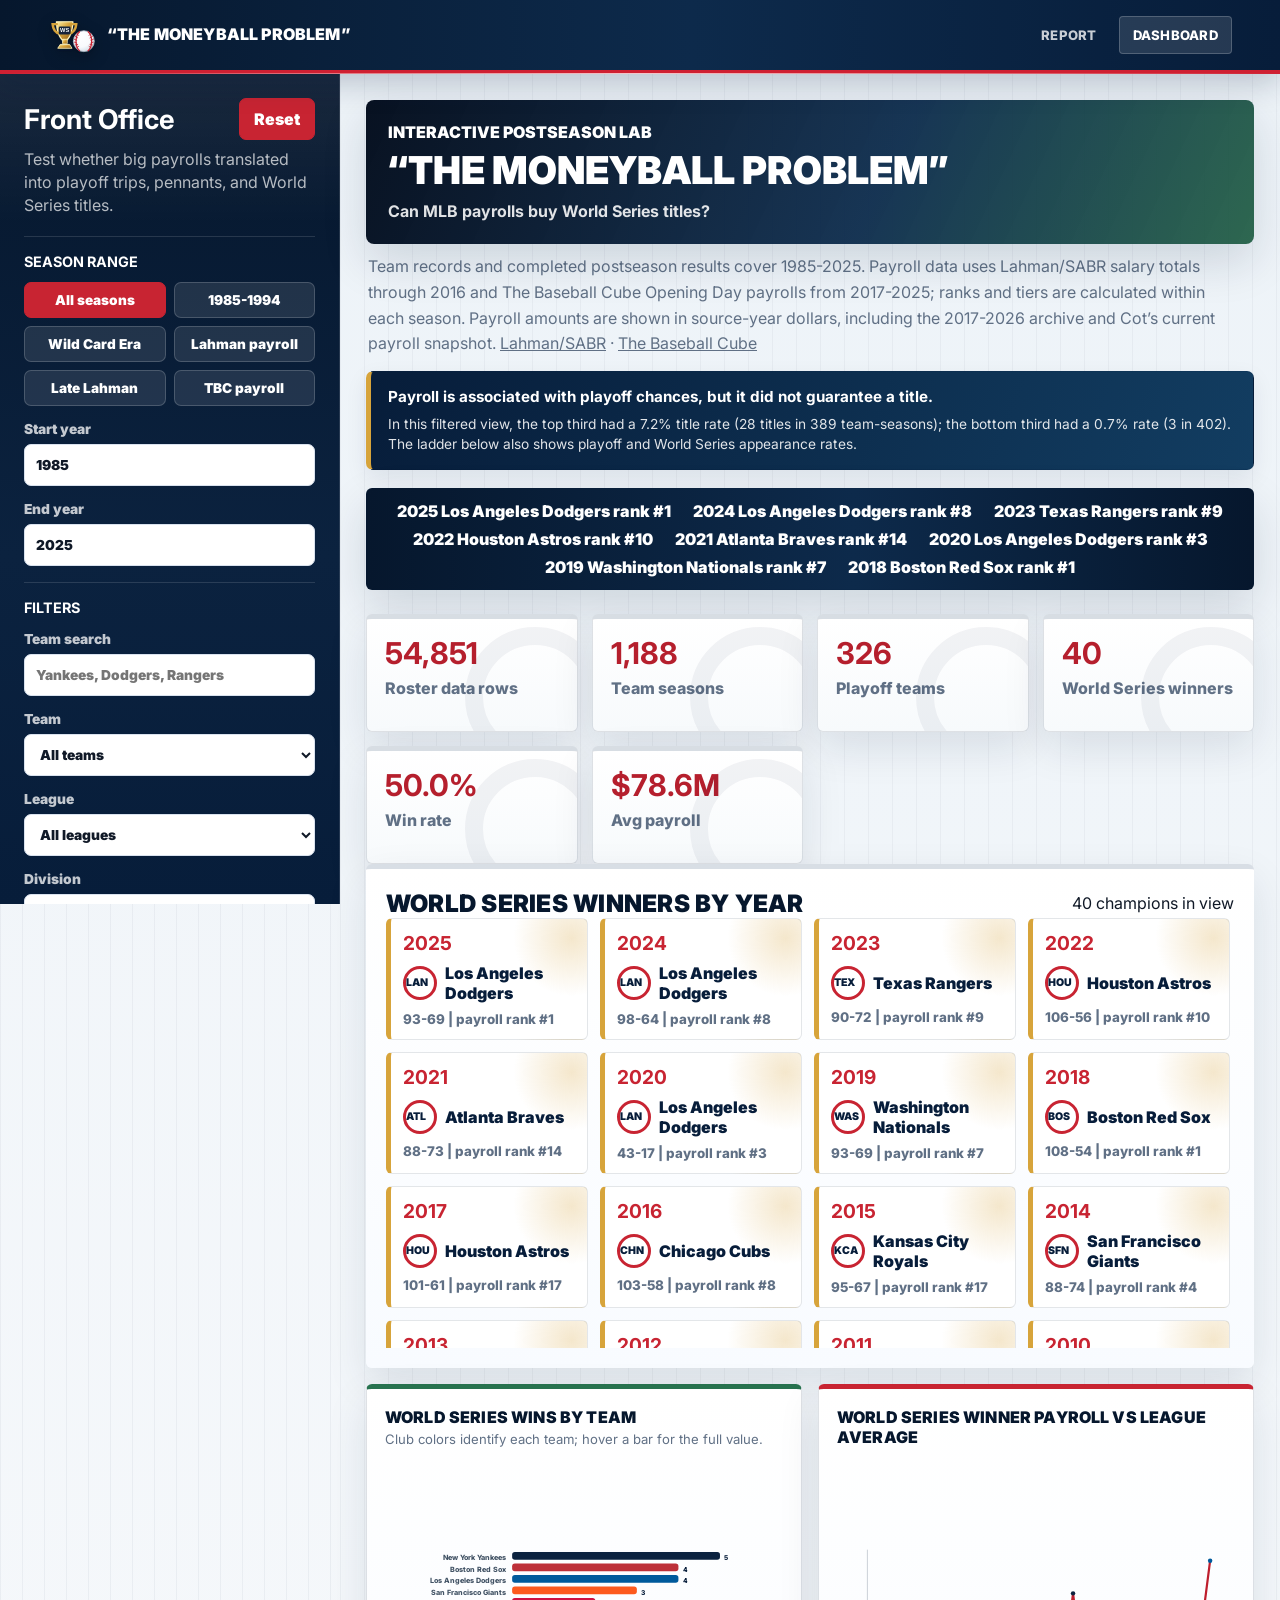
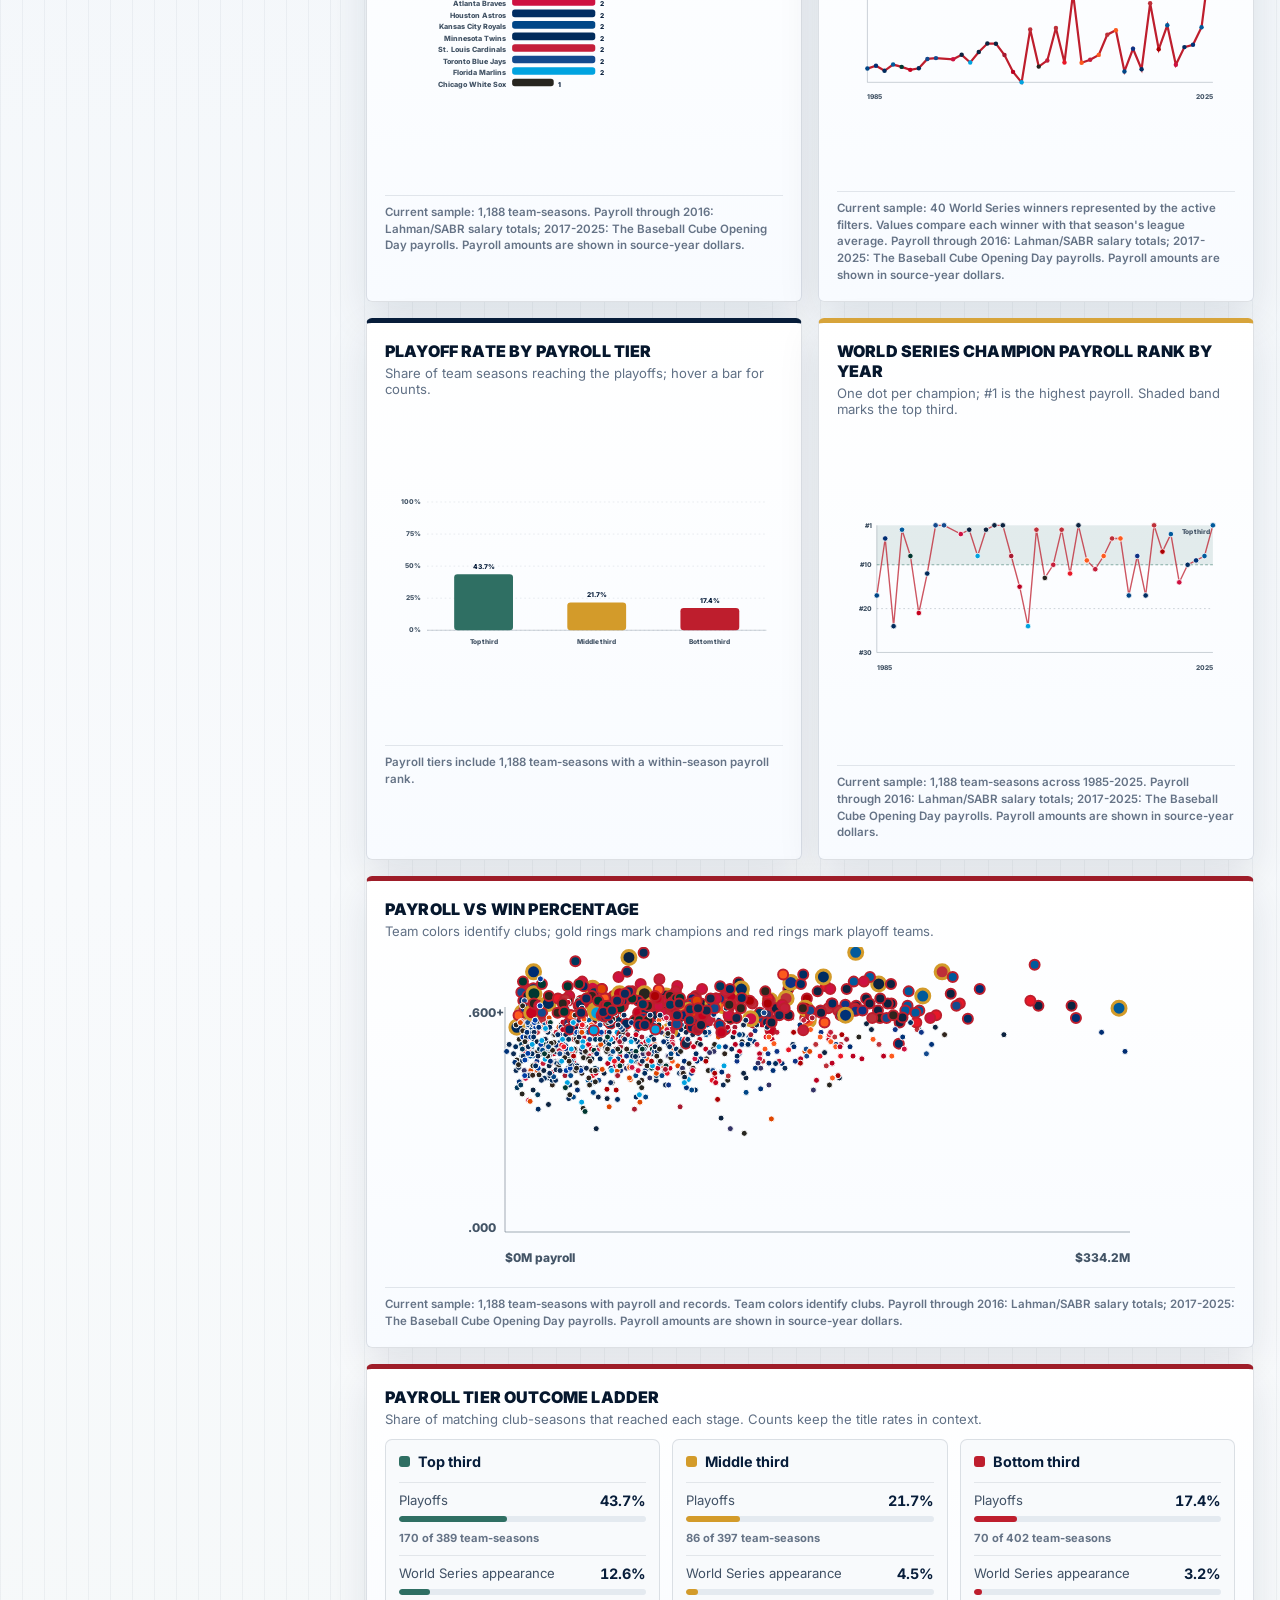
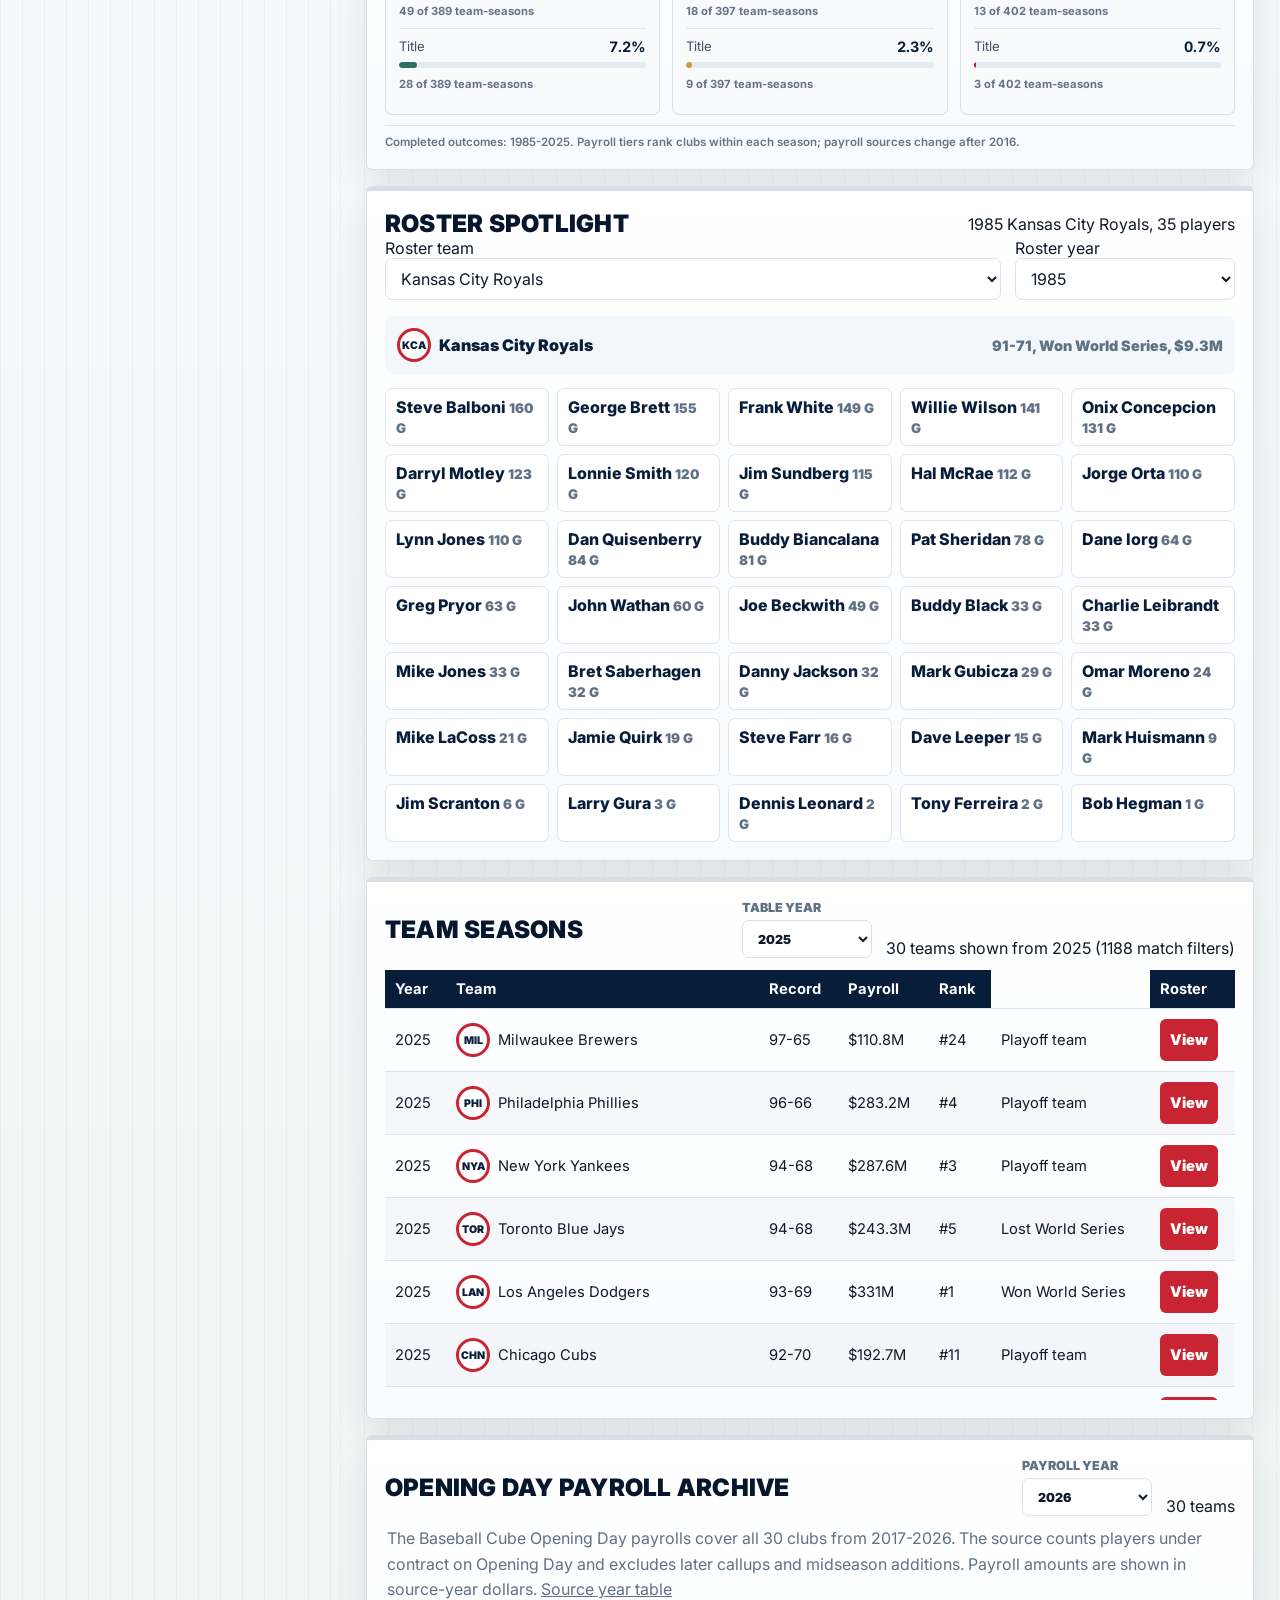
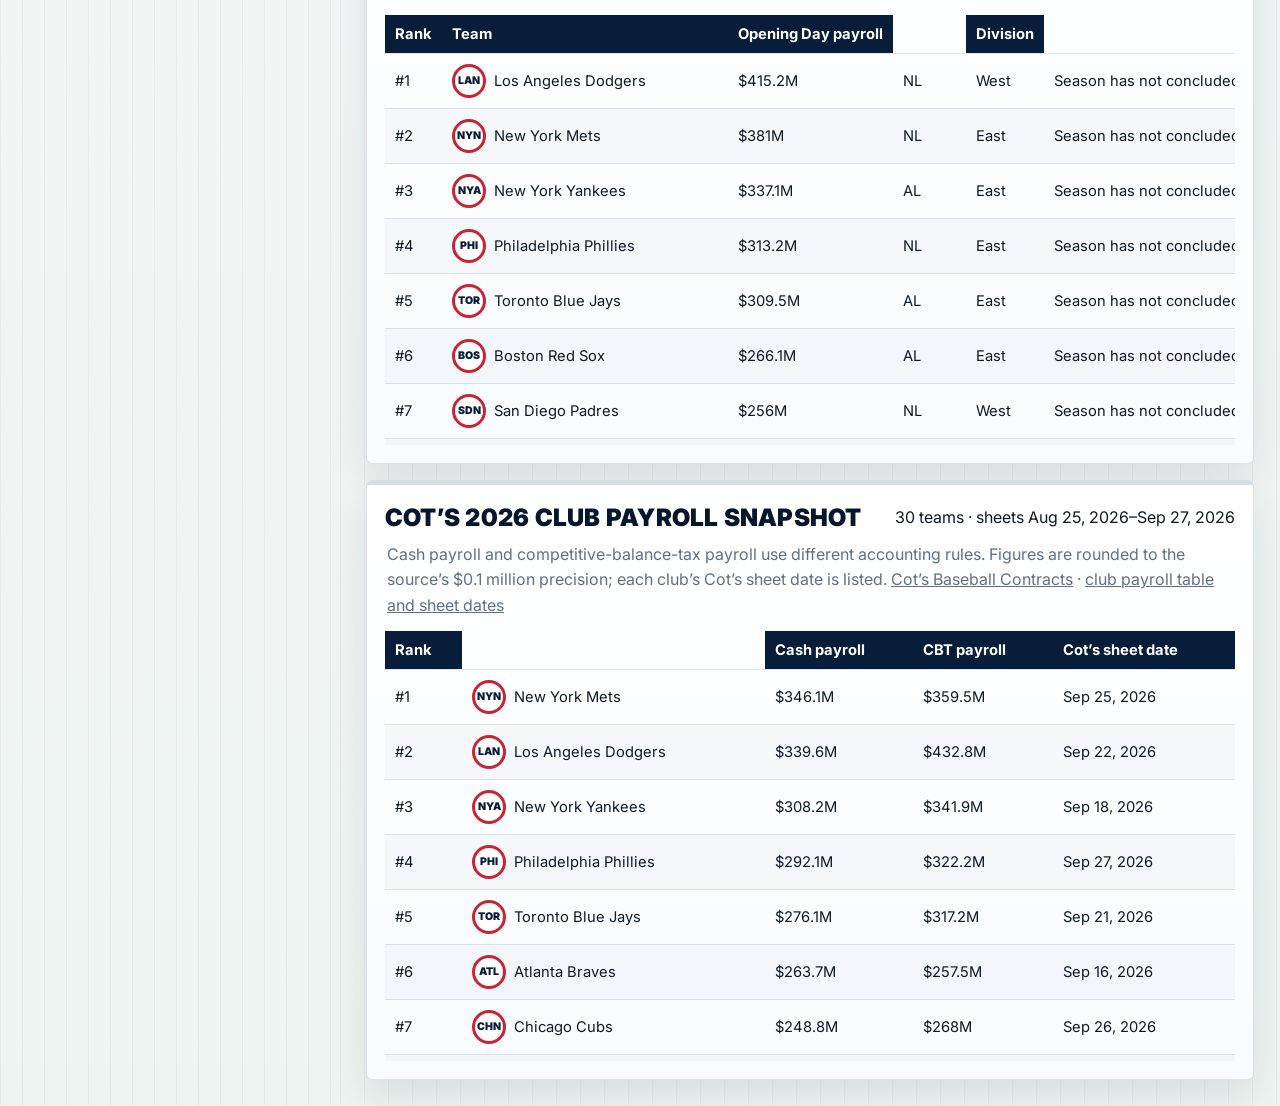
==== commit fc11bf2d: "Animate pitcher delivery and clarify batting practice cues" ====
--- a/dashboard.html
+++ b/dashboard.html
@@ -7,7 +7,7 @@
     <link rel="preconnect" href="https://fonts.googleapis.com">
     <link rel="preconnect" href="https://fonts.gstatic.com" crossorigin>
     <link href="https://fonts.googleapis.com/css2?family=Inter:wght@400;600;700;800&family=Libre+Baskerville:wght@700&display=swap" rel="stylesheet">
-    <link rel="stylesheet" href="assets/styles.css?v=20261002-28">
+    <link rel="stylesheet" href="assets/styles.css?v=20261002-29">
   </head>
   <body>
     <nav class="site-nav">
--- a/assets/styles.css
+++ b/assets/styles.css
@@ -3107,6 +3107,47 @@
   letter-spacing: 1.2px;
 }
 
+.practice-pitch-cue {
+  pointer-events: none;
+}
+
+.practice-cue-frame {
+  fill: rgba(7, 29, 58, .92);
+  stroke: rgba(255, 255, 255, .35);
+  stroke-width: 1.5;
+}
+
+.practice-cue-heading {
+  fill: rgba(255, 255, 255, .7);
+  font-size: 9px;
+  font-weight: 900;
+  letter-spacing: 1.8px;
+}
+
+.practice-light {
+  fill: #33495a;
+  stroke: rgba(255, 255, 255, .5);
+  stroke-width: 1.5;
+  transition: fill 100ms ease, filter 100ms ease;
+}
+
+.practice-light-green.is-active {
+  fill: #37db8d;
+  filter: drop-shadow(0 0 7px rgba(55, 219, 141, .95));
+}
+
+.practice-light-red.is-active {
+  fill: #ff4756;
+  filter: drop-shadow(0 0 8px rgba(255, 71, 86, .95));
+}
+
+.practice-cue-text {
+  fill: #fff;
+  font-size: 10px;
+  font-weight: 900;
+  letter-spacing: 1px;
+}
+
 .practice-ball-trail {
   stroke: rgba(255, 255, 255, .84);
   stroke-dasharray: 5 8;
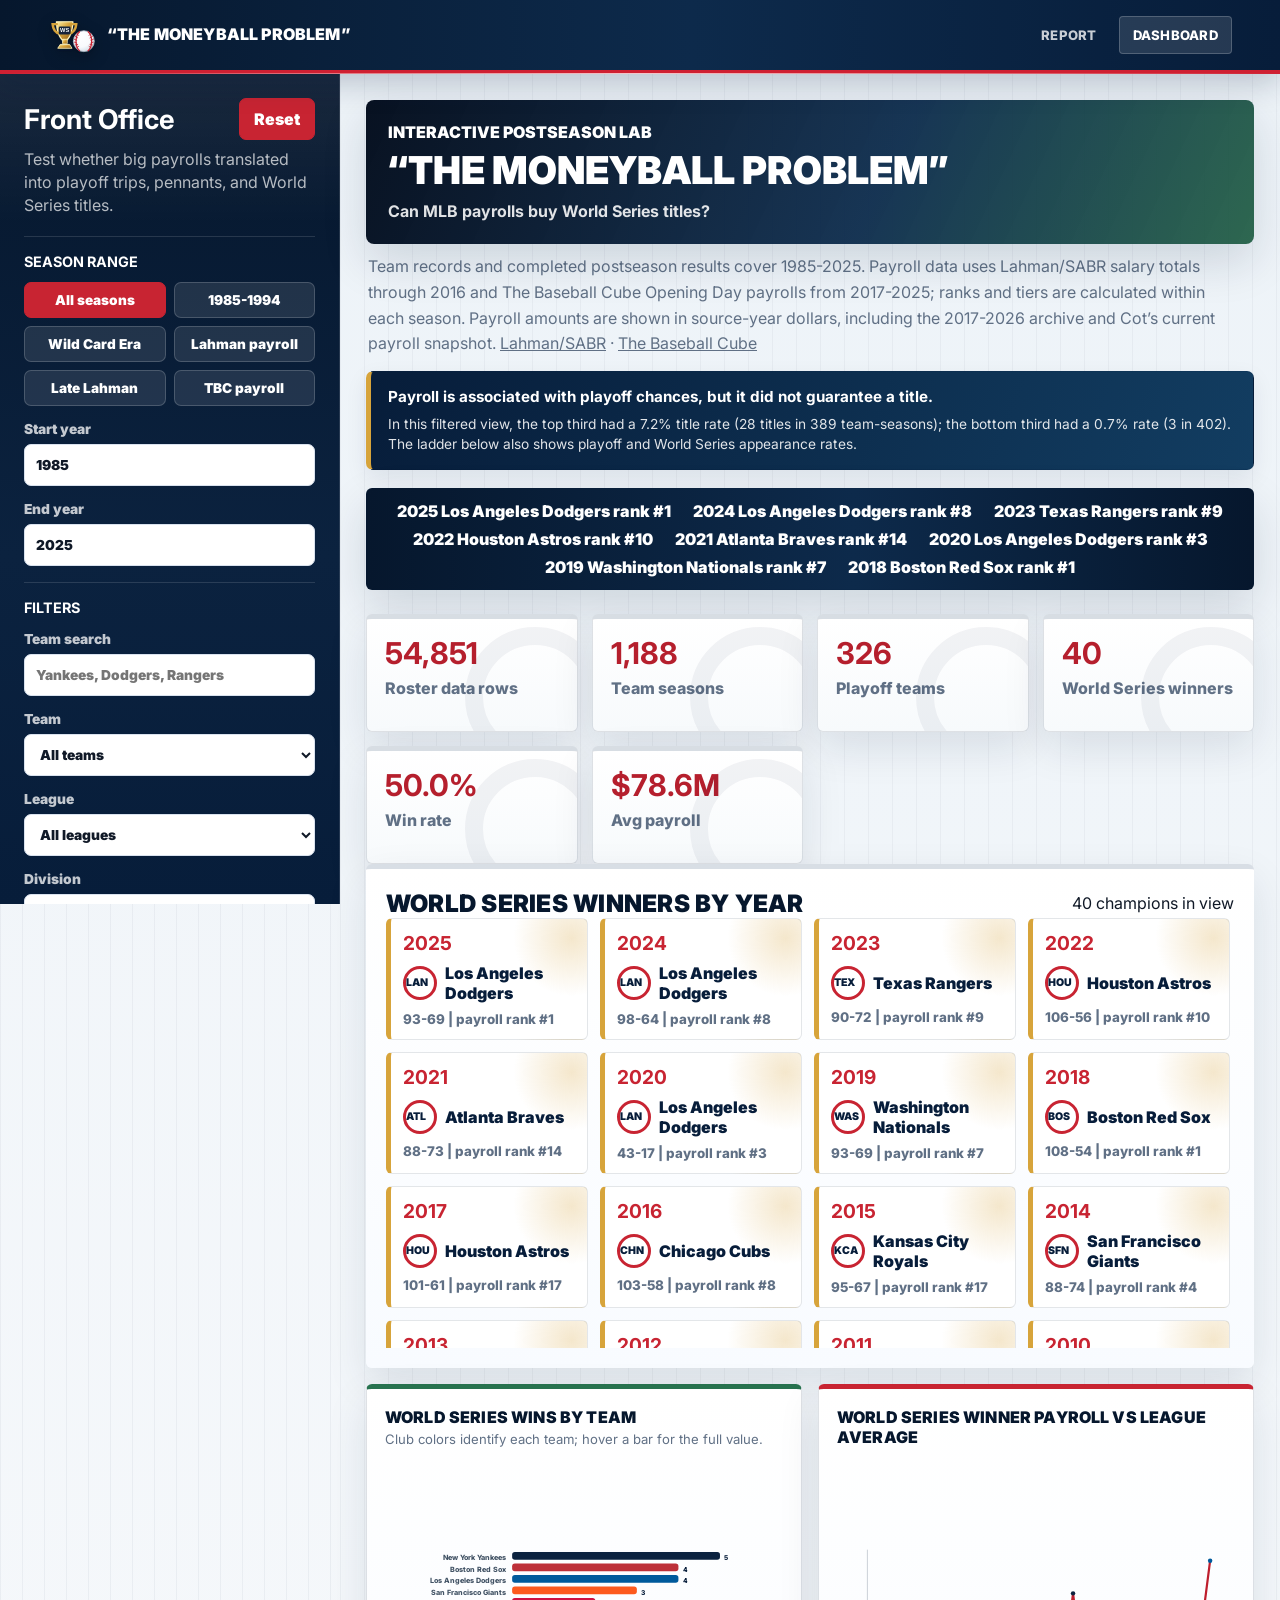
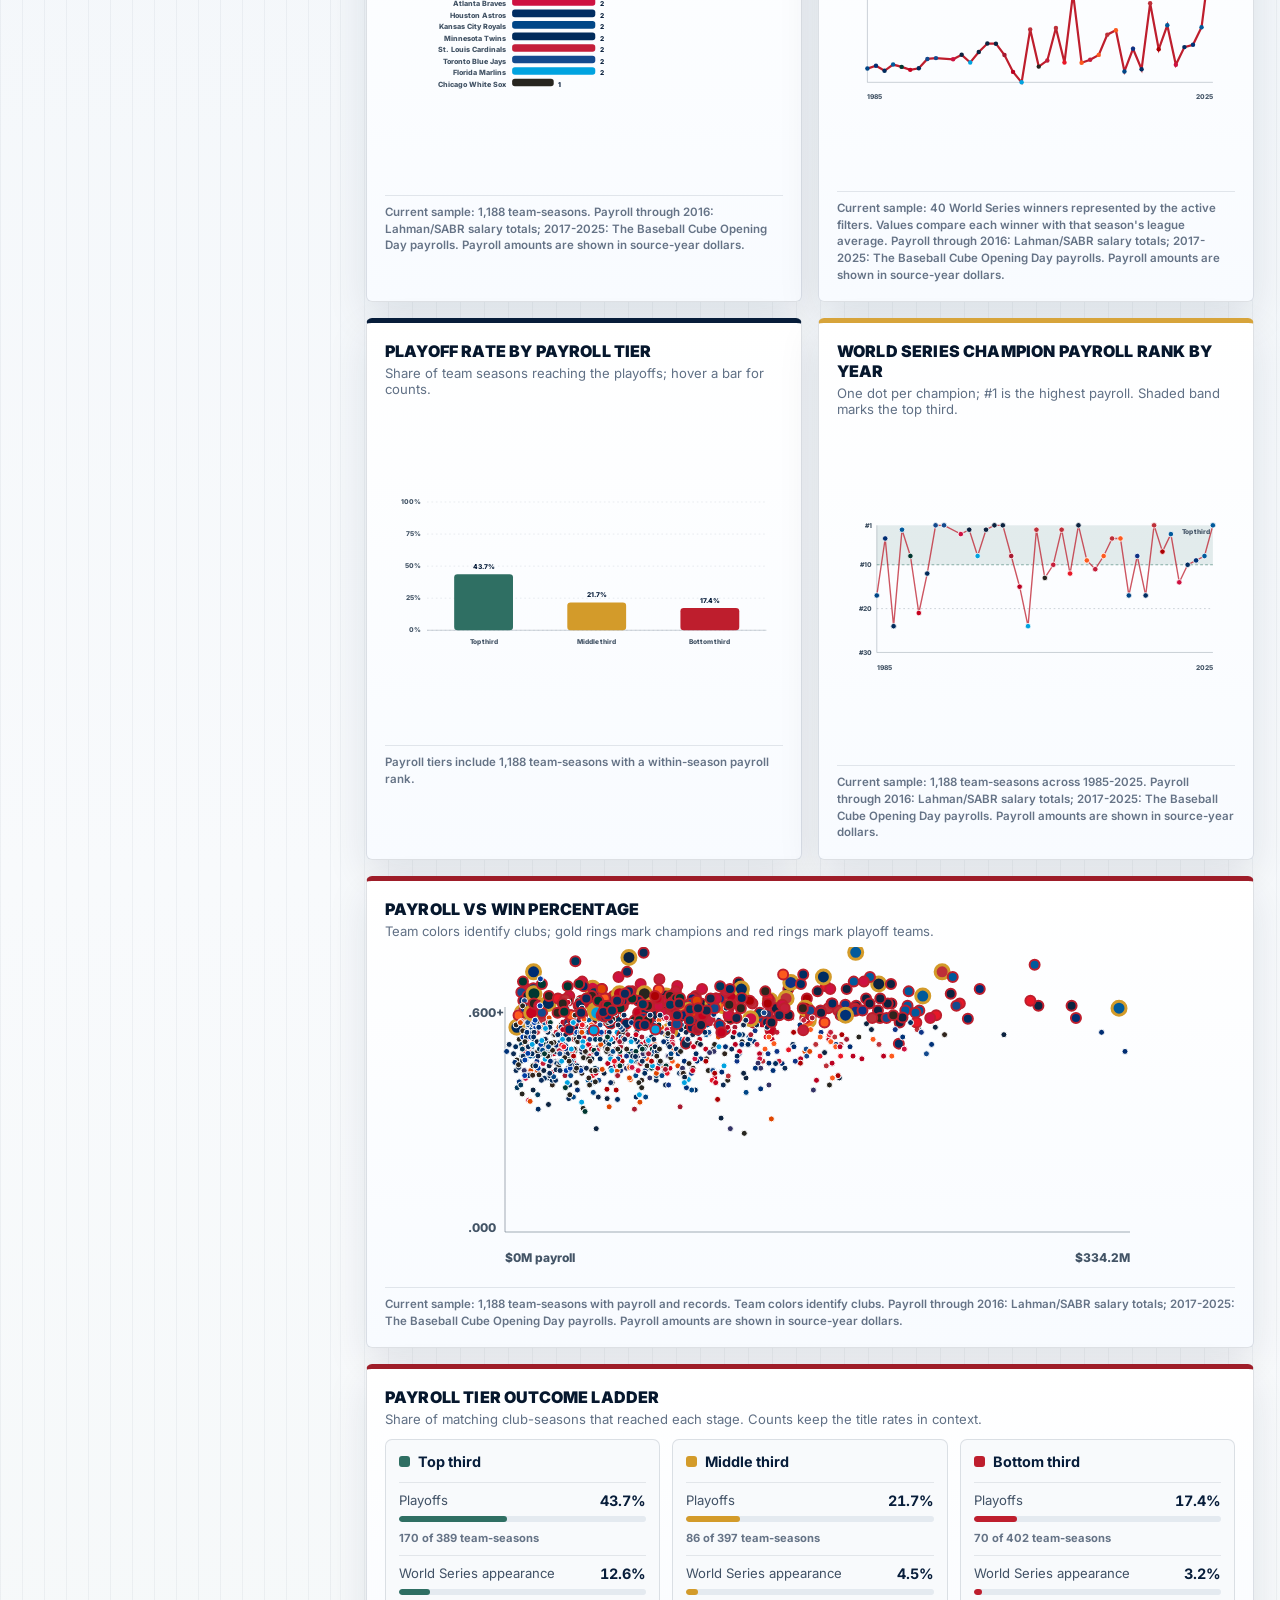
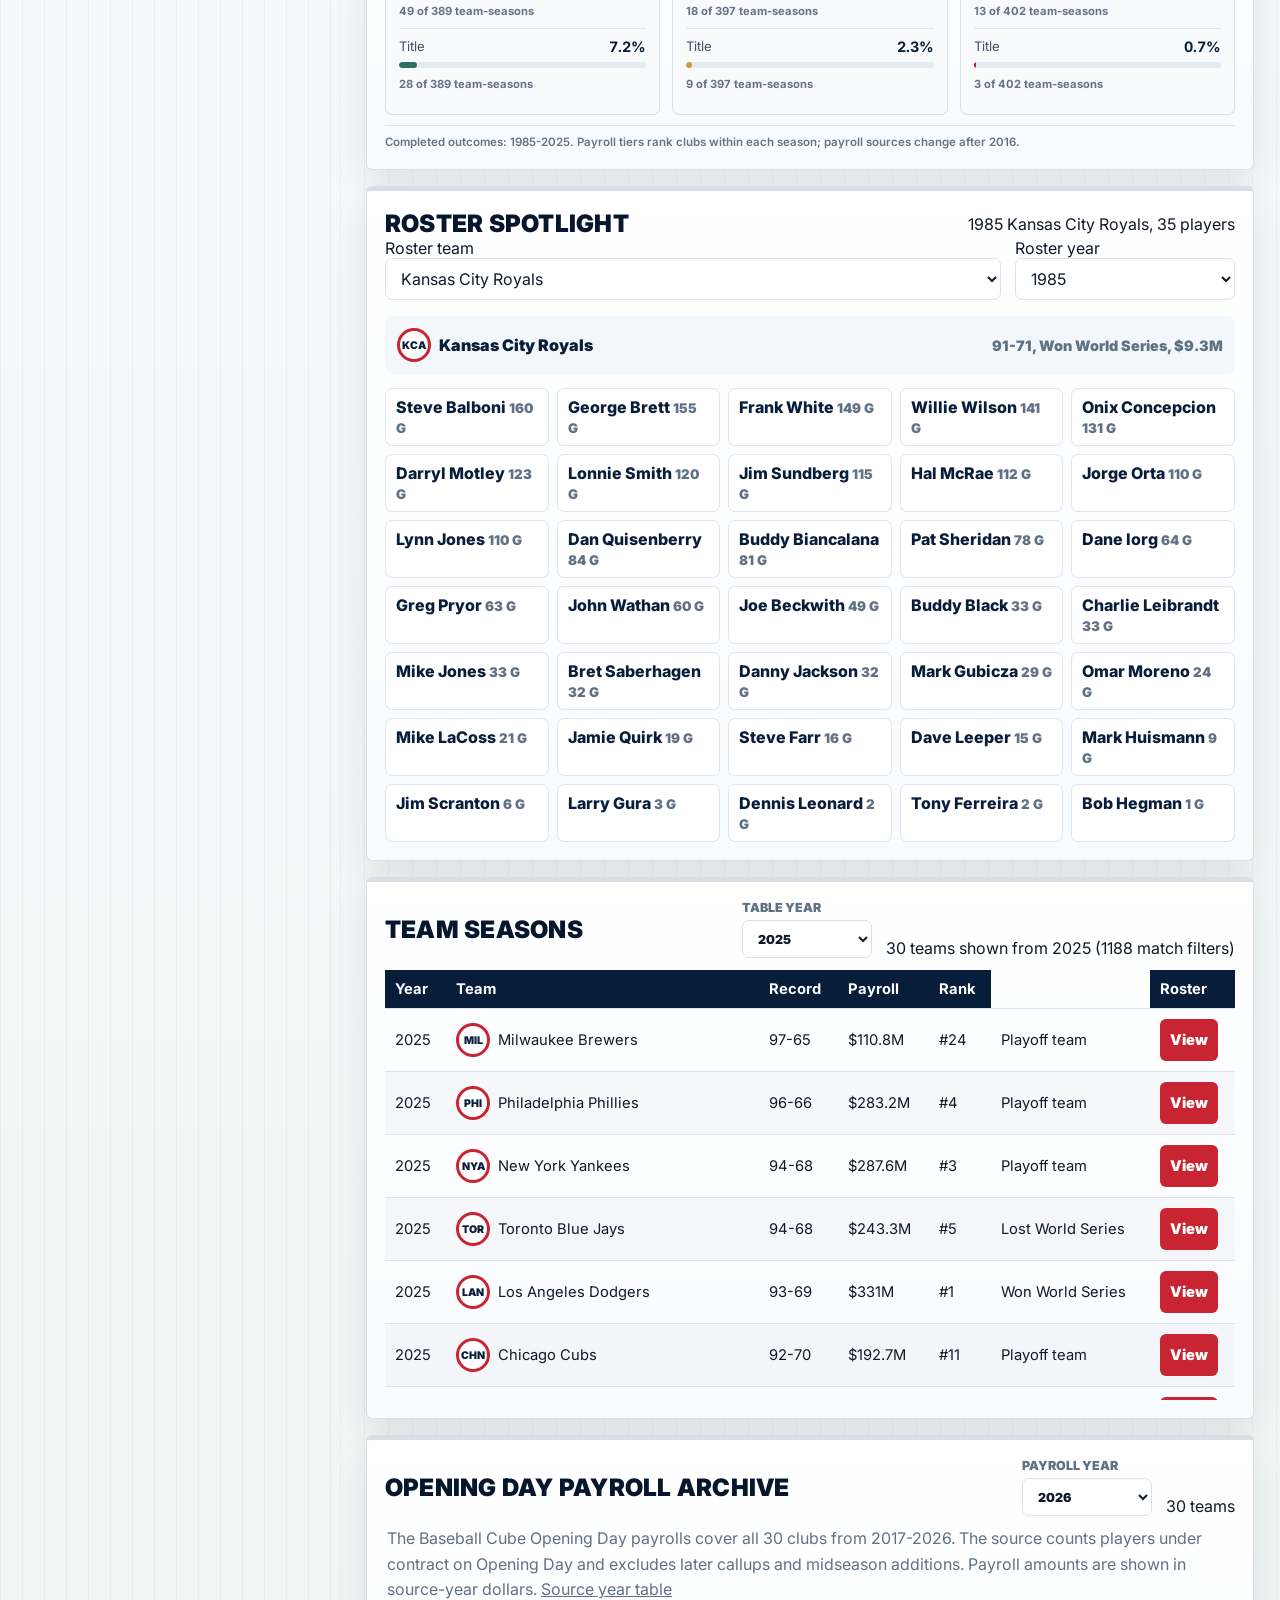
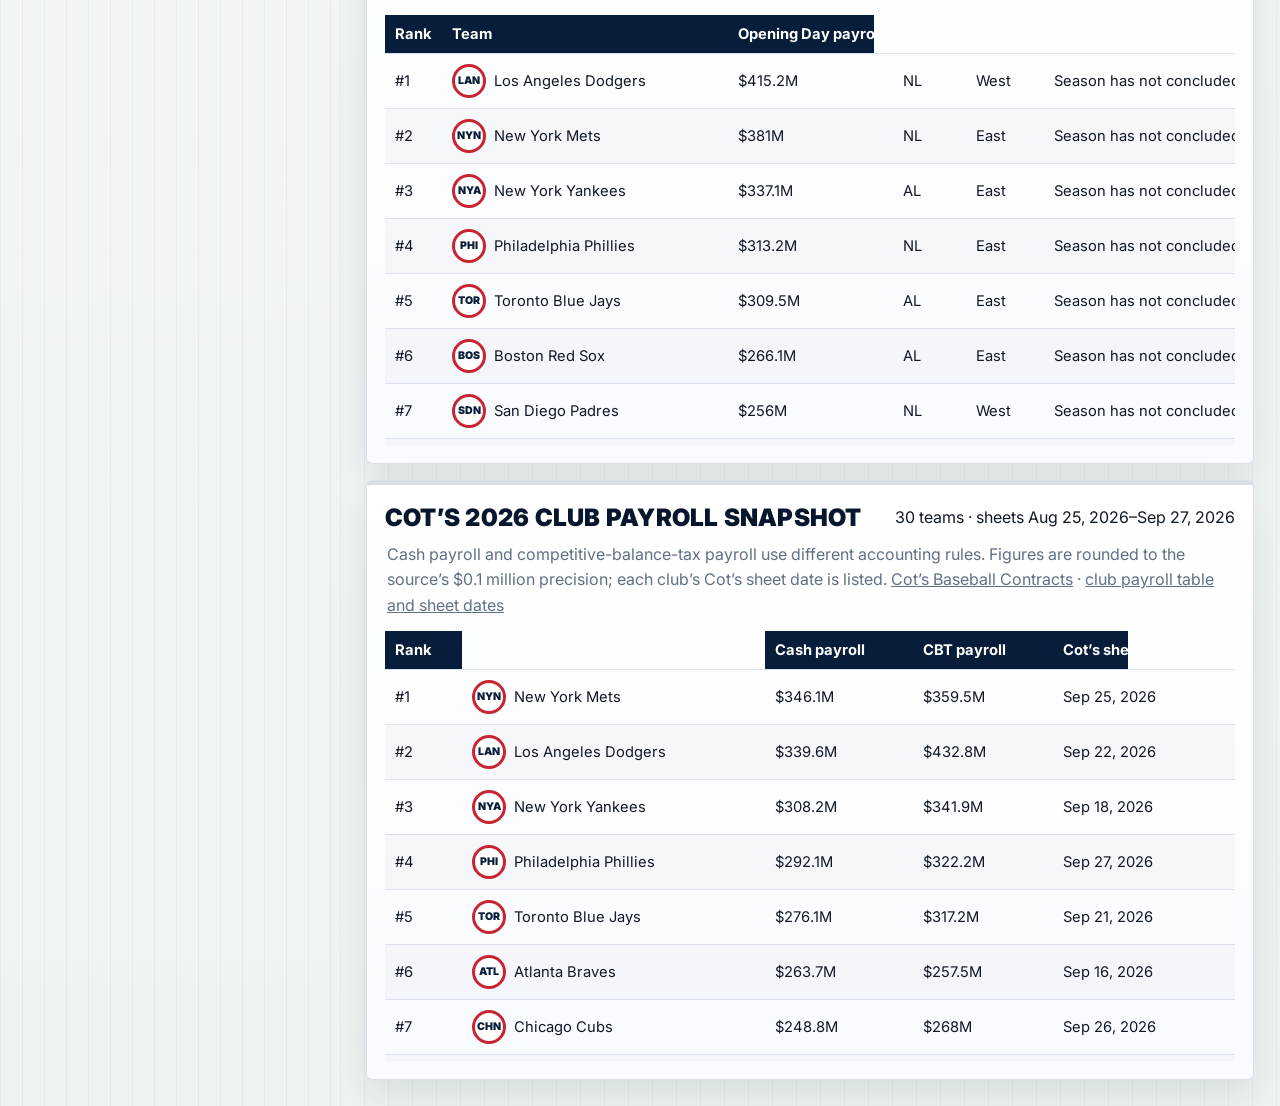
==== commit 79beb693: "Add pitching machine and data trivia challenge" ====
--- a/dashboard.html
+++ b/dashboard.html
@@ -7,7 +7,7 @@
     <link rel="preconnect" href="https://fonts.googleapis.com">
     <link rel="preconnect" href="https://fonts.gstatic.com" crossorigin>
     <link href="https://fonts.googleapis.com/css2?family=Inter:wght@400;600;700;800&family=Libre+Baskerville:wght@700&display=swap" rel="stylesheet">
-    <link rel="stylesheet" href="assets/styles.css?v=20261002-29">
+    <link rel="stylesheet" href="assets/styles.css?v=20261002-30">
   </head>
   <body>
     <nav class="site-nav">
--- a/assets/styles.css
+++ b/assets/styles.css
@@ -3179,6 +3179,241 @@
   line-height: 1.5;
 }
 
+.practice-machine {
+  pointer-events: none;
+  filter: drop-shadow(0 3px 3px rgba(5, 20, 34, .4));
+}
+
+.trivia-card {
+  position: relative;
+  isolation: isolate;
+  width: calc(100% - 36px);
+  max-width: 720px;
+  margin: 22px auto 0;
+  padding: clamp(18px, 3vw, 26px);
+  overflow: hidden;
+  color: #102a43;
+  border: 1px solid rgba(7, 29, 58, .14);
+  border-radius: 12px;
+  background: #fff;
+  box-shadow: 0 12px 28px rgba(7, 29, 58, .11);
+  transition: background 220ms ease, border-color 220ms ease, color 220ms ease;
+}
+
+.trivia-card.is-passed {
+  color: #103c2b;
+  border-color: #58bc83;
+  background: linear-gradient(135deg, #e5f8eb, #c8f0d4);
+}
+
+.trivia-card.is-failed {
+  color: #65352e;
+  border-color: #d78b76;
+  background: linear-gradient(135deg, #fff0e8, #f5d8d0);
+}
+
+.trivia-heading-row,
+.trivia-prompt,
+.trivia-options,
+.trivia-feedback,
+.trivia-footer {
+  position: relative;
+  z-index: 1;
+}
+
+.trivia-heading-row {
+  display: flex;
+  align-items: center;
+  justify-content: space-between;
+  gap: 14px;
+}
+
+.trivia-heading-row .eyebrow {
+  margin: 0 0 5px;
+  color: #9b6c1a;
+}
+
+.trivia-heading-row h3 {
+  margin: 0;
+  font-family: "Libre Baskerville", Georgia, serif;
+  font-size: 1.2rem;
+}
+
+.trivia-progress {
+  flex: 0 0 auto;
+  padding: 7px 10px;
+  border-radius: 999px;
+  color: #304c63;
+  background: #edf2f5;
+  font-size: .64rem;
+  font-weight: 900;
+  letter-spacing: .08em;
+}
+
+.trivia-card.is-passed .trivia-progress {
+  color: #145b38;
+  background: rgba(255, 255, 255, .65);
+}
+
+.trivia-card.is-failed .trivia-progress {
+  color: #793b30;
+  background: rgba(255, 255, 255, .65);
+}
+
+.trivia-prompt {
+  margin: 18px 0 14px;
+  font-size: 1rem;
+  font-weight: 800;
+  line-height: 1.5;
+}
+
+.trivia-options {
+  display: grid;
+  grid-template-columns: repeat(2, minmax(0, 1fr));
+  gap: 9px;
+}
+
+.trivia-option {
+  min-height: 42px;
+  padding: 9px 12px;
+  color: #17344c;
+  text-align: left;
+  border: 1px solid #cbd6de;
+  border-radius: 7px;
+  background: rgba(255, 255, 255, .88);
+  font: inherit;
+  font-size: .82rem;
+  font-weight: 700;
+  cursor: pointer;
+  transition: background 130ms ease, border-color 130ms ease, transform 130ms ease;
+}
+
+.trivia-option:not(:disabled):hover {
+  border-color: #b07d22;
+  background: #fff8e8;
+  transform: translateY(-1px);
+}
+
+.trivia-option:focus-visible,
+.trivia-button:focus-visible {
+  outline: 3px solid #d69a2d;
+  outline-offset: 2px;
+}
+
+.trivia-option:disabled {
+  cursor: default;
+}
+
+.trivia-option.is-correct,
+.trivia-option.is-selected-correct {
+  color: #145b38;
+  border-color: #43a86e;
+  background: #e2f6e8;
+}
+
+.trivia-option.is-selected-wrong {
+  color: #873d35;
+  border-color: #c66a5d;
+  background: #fff0ed;
+}
+
+.trivia-feedback {
+  min-height: 1.2em;
+  margin: 10px 0 0;
+  font-size: .78rem;
+  font-weight: 800;
+}
+
+.trivia-footer {
+  display: flex;
+  align-items: center;
+  justify-content: space-between;
+  gap: 12px;
+  margin-top: 12px;
+}
+
+.trivia-result {
+  font-size: .85rem;
+  font-weight: 900;
+}
+
+.trivia-card.is-passed .trivia-result {
+  color: #145b38;
+}
+
+.trivia-card.is-failed .trivia-result {
+  color: #873d35;
+}
+
+.trivia-button {
+  min-height: 40px;
+  padding: 0 15px;
+  color: #fff;
+  border: 0;
+  border-radius: 6px;
+  background: #123e5b;
+  font: inherit;
+  font-size: .78rem;
+  font-weight: 900;
+  cursor: pointer;
+}
+
+.trivia-card.is-passed .trivia-button {
+  color: #fff;
+  background: #167448;
+}
+
+.trivia-card.is-failed .trivia-button {
+  background: #994b40;
+}
+
+.trivia-button:disabled {
+  opacity: .55;
+  cursor: default;
+}
+
+.trivia-celebration {
+  position: absolute;
+  z-index: 2;
+  inset: 0;
+  overflow: hidden;
+  pointer-events: none;
+}
+
+.trivia-celebration[hidden] {
+  display: none;
+}
+
+.trivia-celebration span {
+  position: absolute;
+  top: 54%;
+  left: 50%;
+  font-size: 1.8rem;
+  line-height: 1;
+  animation: trivia-food-toss 1.65s cubic-bezier(.16, .68, .26, 1) both;
+}
+
+.trivia-celebration span:nth-child(1) { --food-x: -220px; --food-y: -120px; --food-turn: -240deg; }
+.trivia-celebration span:nth-child(2) { --food-x: -125px; --food-y: -170px; --food-turn: 170deg; animation-delay: 80ms; }
+.trivia-celebration span:nth-child(3) { --food-x: -28px; --food-y: -135px; --food-turn: -160deg; animation-delay: 130ms; }
+.trivia-celebration span:nth-child(4) { --food-x: 80px; --food-y: -180px; --food-turn: 215deg; animation-delay: 45ms; }
+.trivia-celebration span:nth-child(5) { --food-x: 165px; --food-y: -120px; --food-turn: -190deg; animation-delay: 110ms; }
+.trivia-celebration span:nth-child(6) { --food-x: 230px; --food-y: -165px; --food-turn: 170deg; animation-delay: 25ms; }
+
+@keyframes trivia-food-toss {
+  0% { opacity: 0; transform: translate(-50%, -50%) scale(.45) rotate(0); }
+  18% { opacity: 1; }
+  100% { opacity: 0; transform: translate(calc(-50% + var(--food-x)), calc(-50% + var(--food-y))) scale(1) rotate(var(--food-turn)); }
+}
+
+@media (prefers-reduced-motion: reduce) {
+  .trivia-celebration span {
+    animation: none;
+    opacity: 1;
+    transform: translate(calc(-50% + var(--food-x)), calc(-50% + var(--food-y))) rotate(var(--food-turn));
+  }
+}
+
 @media (max-width: 900px) {
   .practice-card {
     grid-template-columns: 1fr;
@@ -3206,4 +3441,13 @@
   .practice-zone-label {
     display: none;
   }
-}
+
+  .trivia-options {
+    grid-template-columns: 1fr;
+  }
+
+  .trivia-footer {
+    align-items: flex-start;
+    flex-direction: column;
+  }
+}
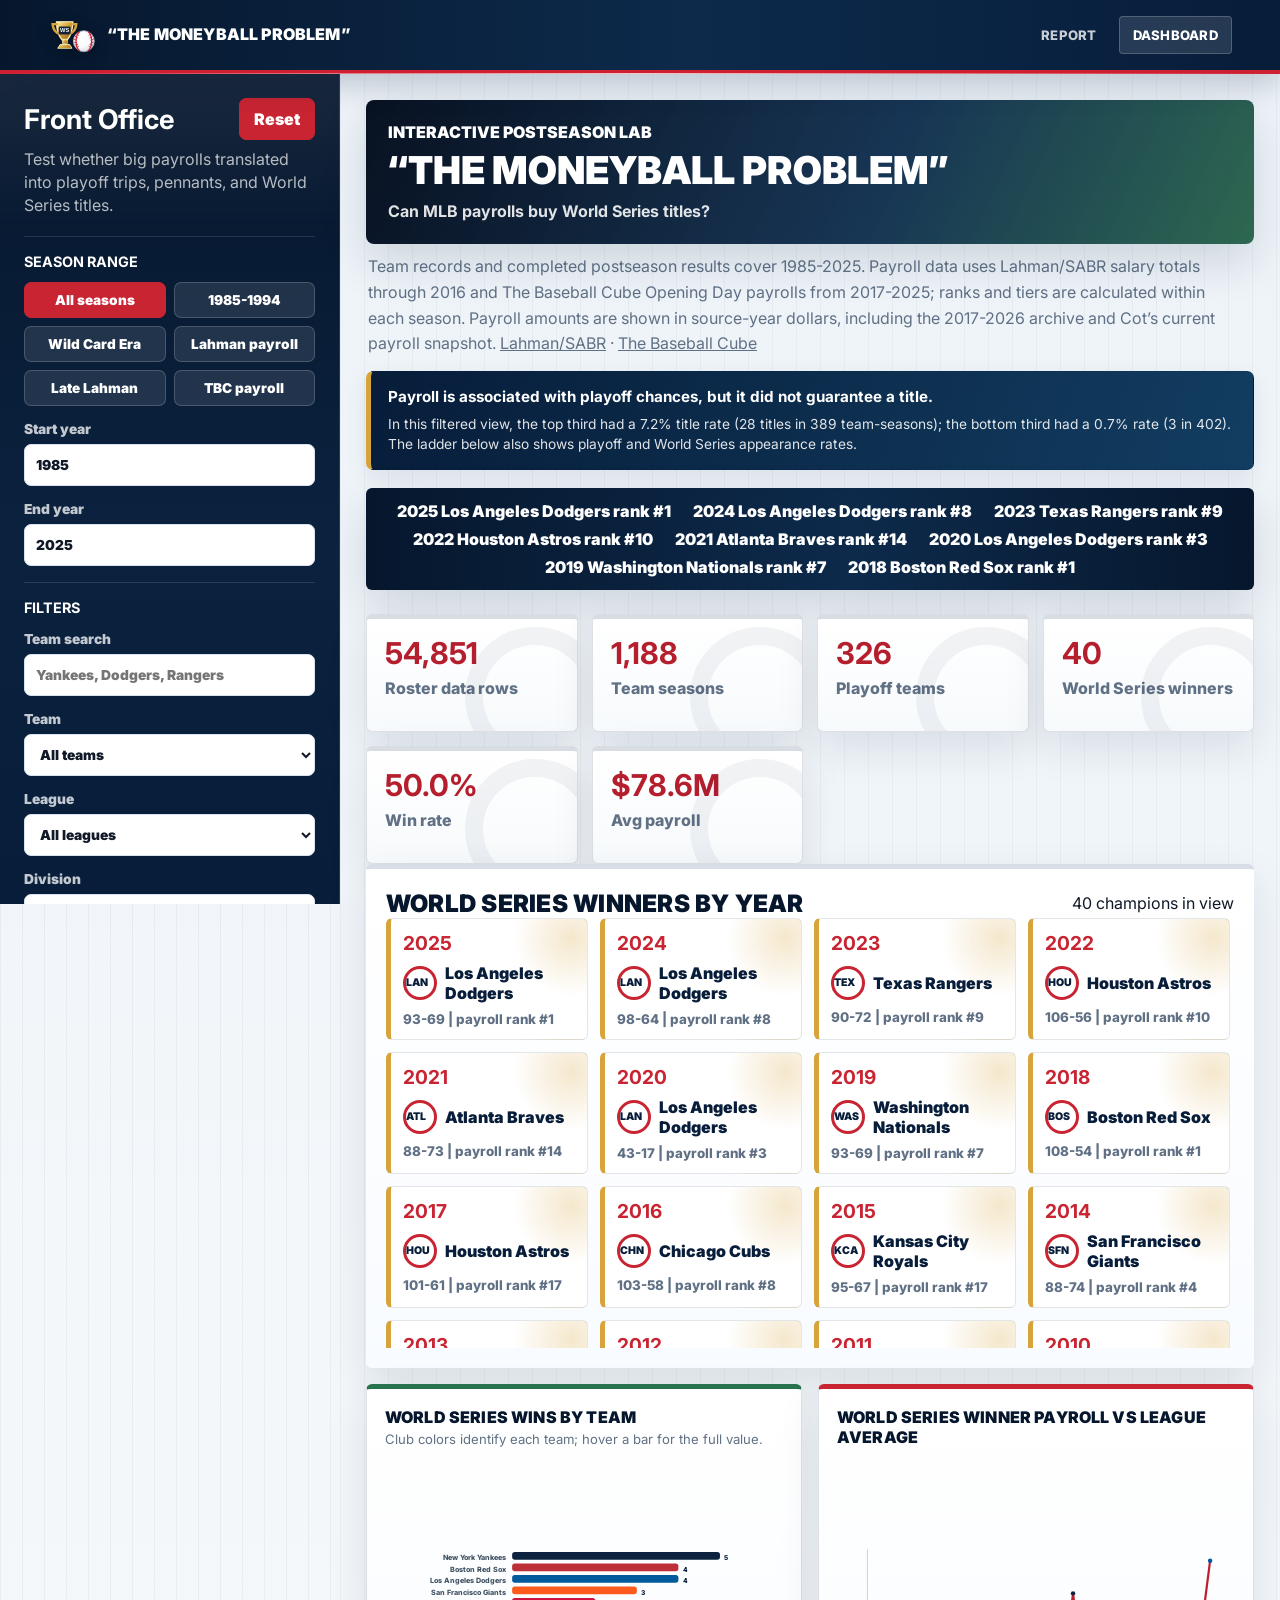
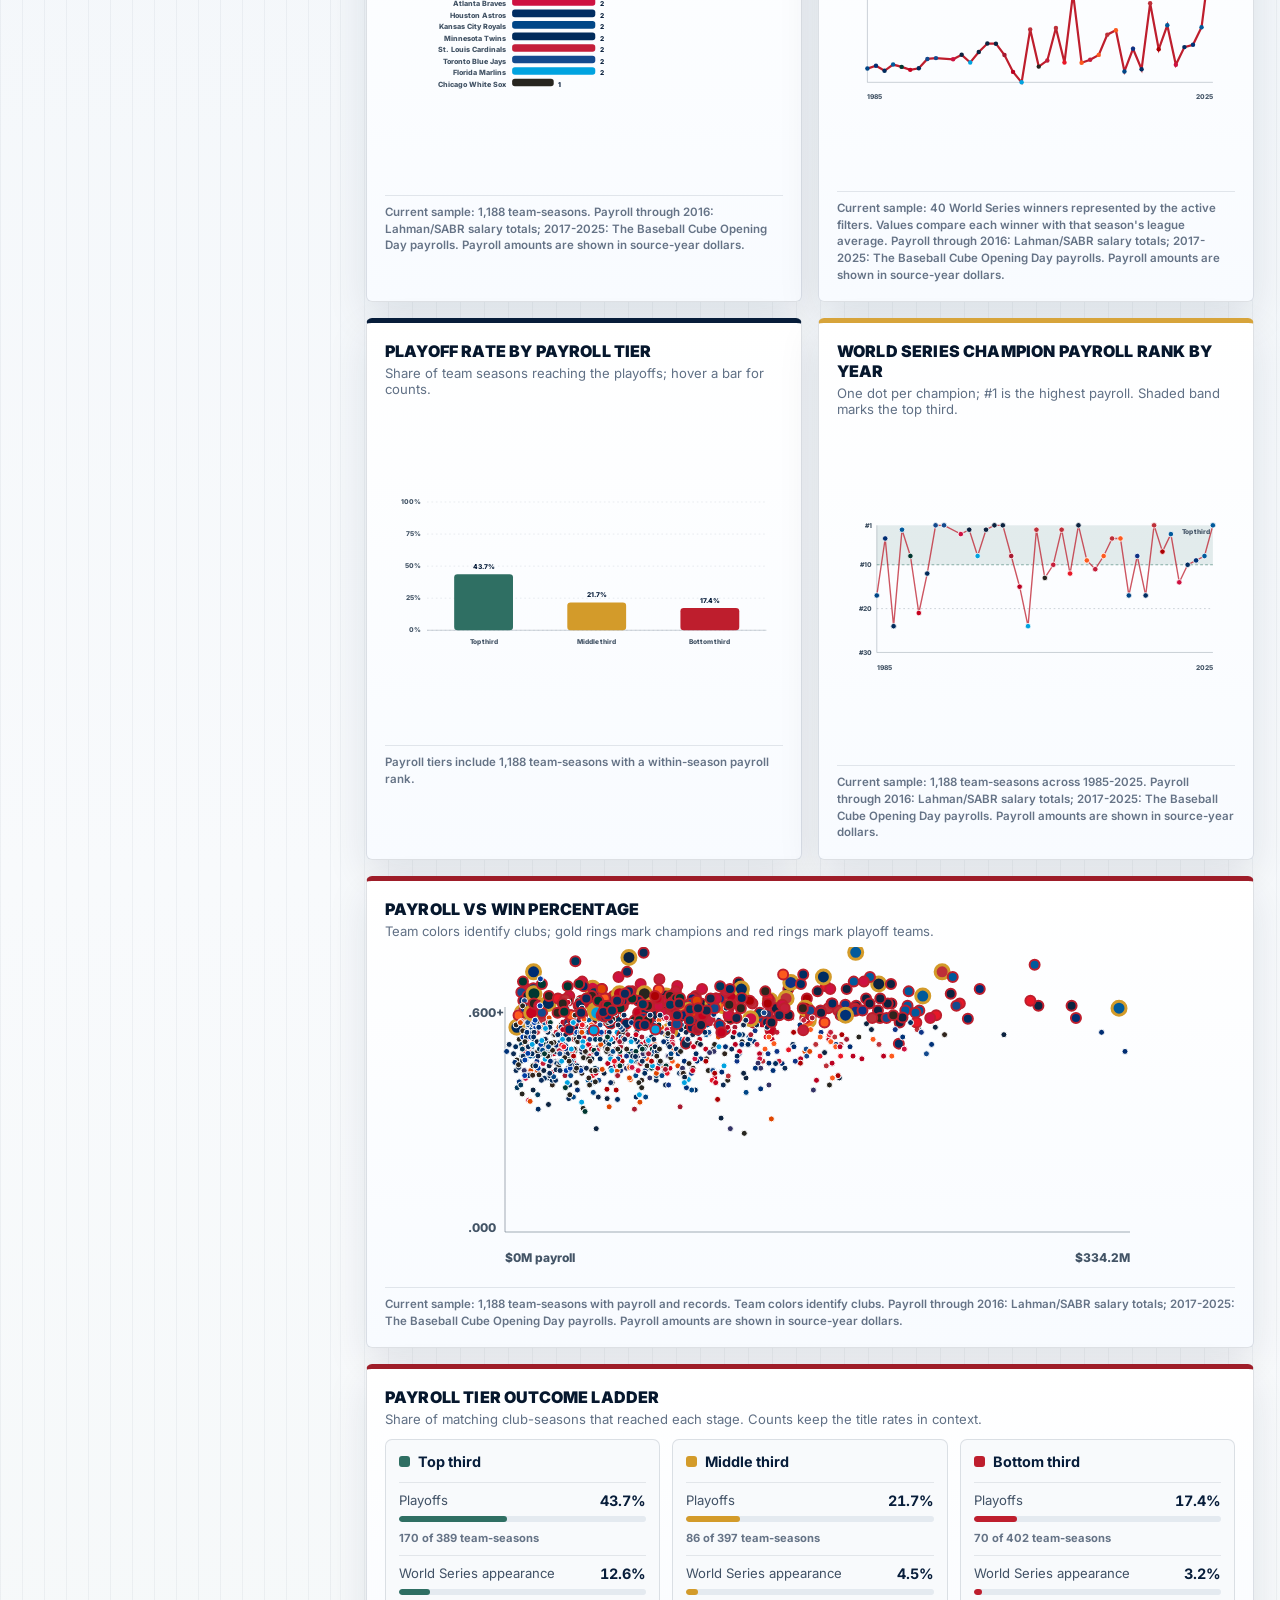
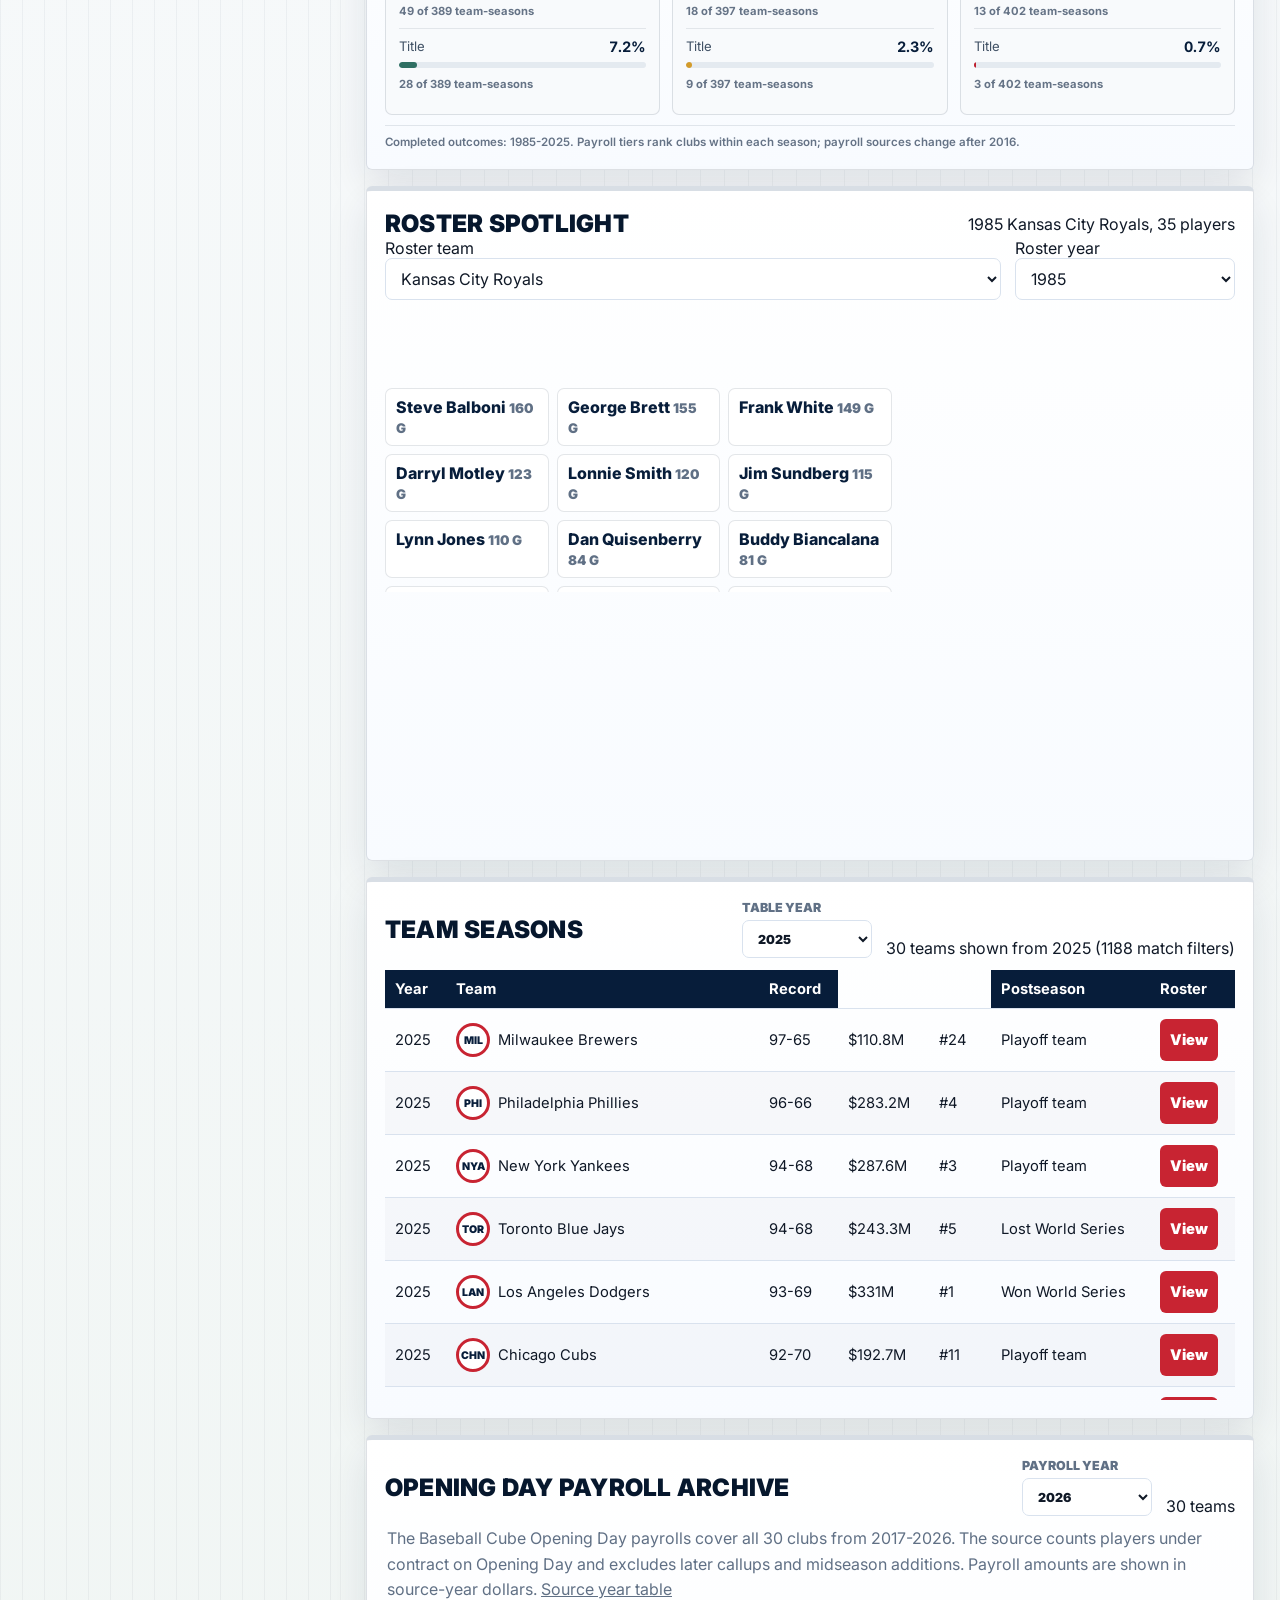
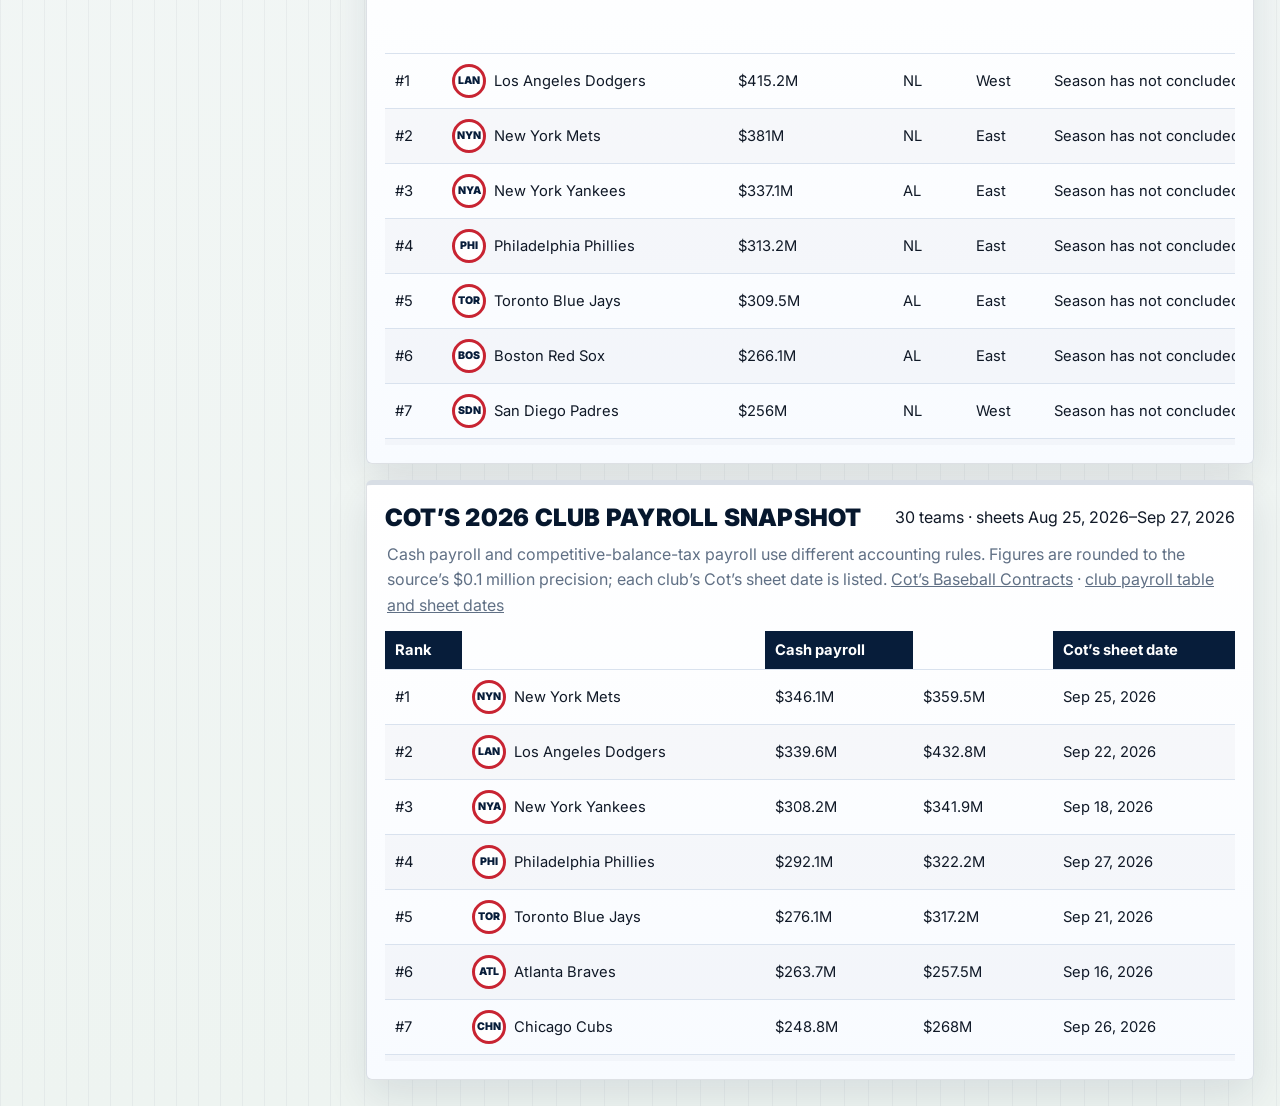
==== commit ea7ce4dc: "Add reactive stadium crowd to batting practice" ====
--- a/dashboard.html
+++ b/dashboard.html
@@ -7,7 +7,7 @@
     <link rel="preconnect" href="https://fonts.googleapis.com">
     <link rel="preconnect" href="https://fonts.gstatic.com" crossorigin>
     <link href="https://fonts.googleapis.com/css2?family=Inter:wght@400;600;700;800&family=Libre+Baskerville:wght@700&display=swap" rel="stylesheet">
-    <link rel="stylesheet" href="assets/styles.css?v=20261002-30">
+    <link rel="stylesheet" href="assets/styles.css?v=20261002-31">
   </head>
   <body>
     <nav class="site-nav">
--- a/assets/styles.css
+++ b/assets/styles.css
@@ -3184,6 +3184,53 @@
   filter: drop-shadow(0 3px 3px rgba(5, 20, 34, .4));
 }
 
+.practice-crowd {
+  pointer-events: none;
+}
+
+.practice-fan-motion {
+  transform-box: fill-box;
+  transform-origin: center bottom;
+}
+
+.practice-crowd.is-cheering .practice-fan-motion {
+  animation: crowd-cheer .62s ease-in-out both;
+}
+
+.practice-crowd.is-home-run .practice-fan-motion {
+  animation: crowd-home-run .9s cubic-bezier(.2, .7, .3, 1) both;
+}
+
+.practice-crowd.is-disappointed .practice-fan-motion {
+  animation: crowd-groan .5s ease-in both;
+}
+
+.practice-crowd.is-cheering .practice-fan:nth-child(4n + 1) .practice-fan-motion,
+.practice-crowd.is-home-run .practice-fan:nth-child(4n + 1) .practice-fan-motion { animation-delay: 35ms; }
+.practice-crowd.is-cheering .practice-fan:nth-child(4n + 2) .practice-fan-motion,
+.practice-crowd.is-home-run .practice-fan:nth-child(4n + 2) .practice-fan-motion { animation-delay: 70ms; }
+.practice-crowd.is-cheering .practice-fan:nth-child(4n + 3) .practice-fan-motion,
+.practice-crowd.is-home-run .practice-fan:nth-child(4n + 3) .practice-fan-motion { animation-delay: 105ms; }
+
+@keyframes crowd-cheer {
+  0%, 100% { transform: translateY(0) scale(1); }
+  35% { transform: translateY(-5px) scale(1.1); }
+  68% { transform: translateY(-2px) scale(1.04); }
+}
+
+@keyframes crowd-home-run {
+  0%, 100% { transform: translateY(0) scale(1); }
+  28% { transform: translateY(-9px) scale(1.16); }
+  56% { transform: translateY(-3px) scale(1.07); }
+  80% { transform: translateY(-7px) scale(1.12); }
+}
+
+@keyframes crowd-groan {
+  0%, 100% { transform: translateY(0) rotate(0); }
+  38% { transform: translateY(3px) rotate(-3deg); }
+  72% { transform: translateY(1px) rotate(2deg); }
+}
+
 .trivia-card {
   position: relative;
   isolation: isolate;
@@ -3407,6 +3454,10 @@
 }
 
 @media (prefers-reduced-motion: reduce) {
+  .practice-crowd .practice-fan-motion {
+    animation: none !important;
+  }
+
   .trivia-celebration span {
     animation: none;
     opacity: 1;
